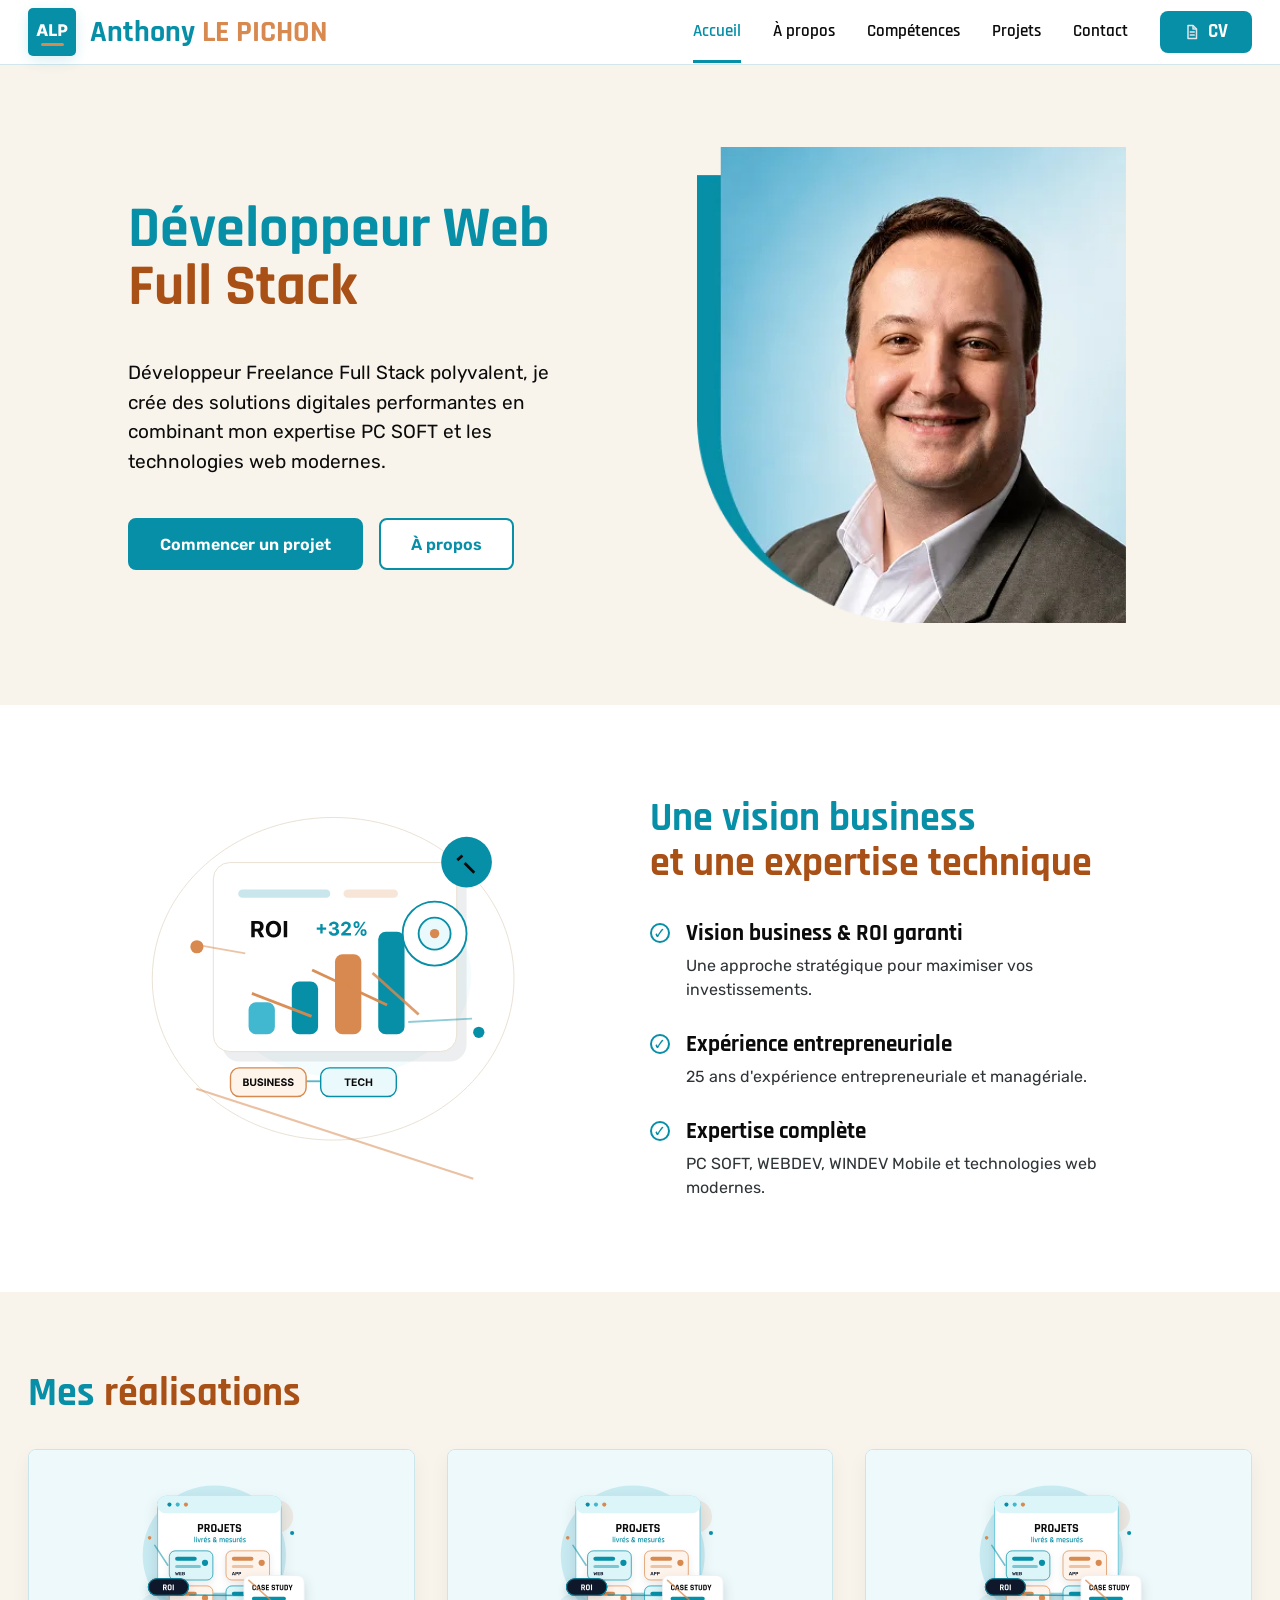
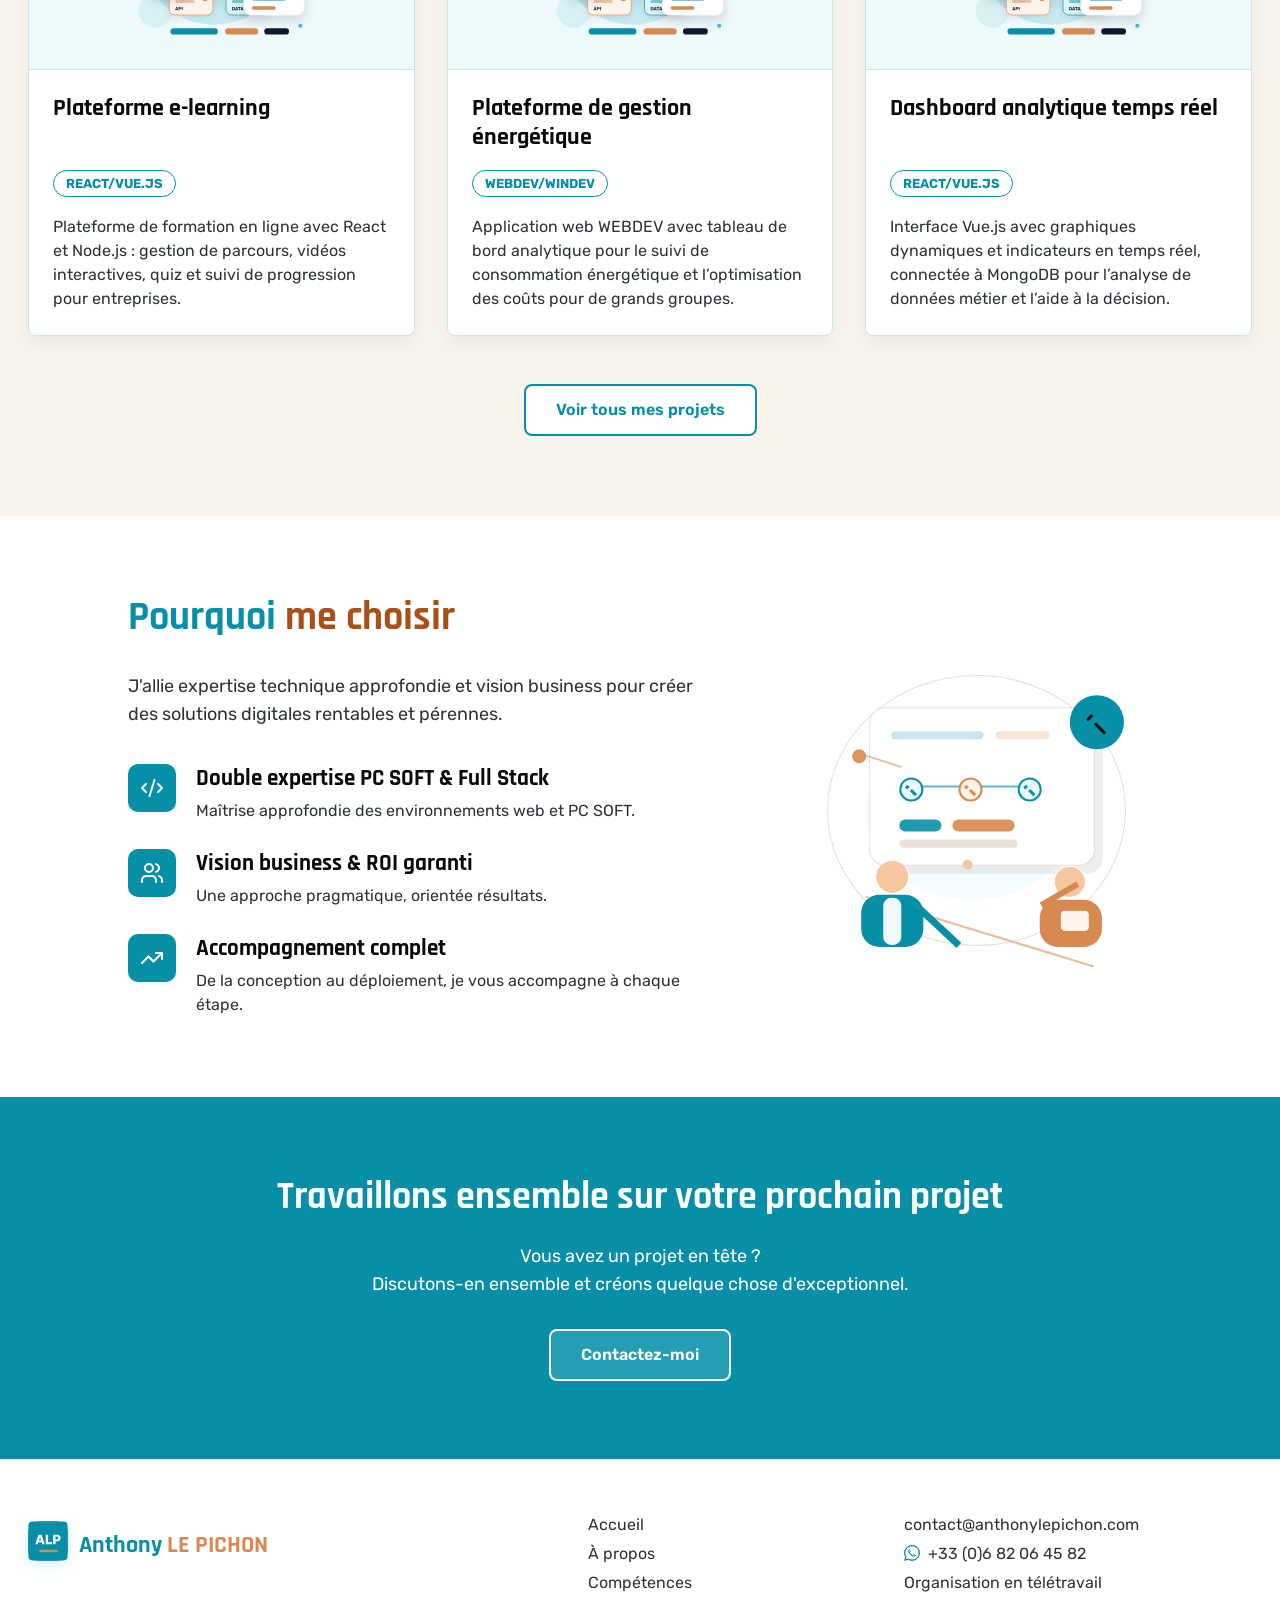
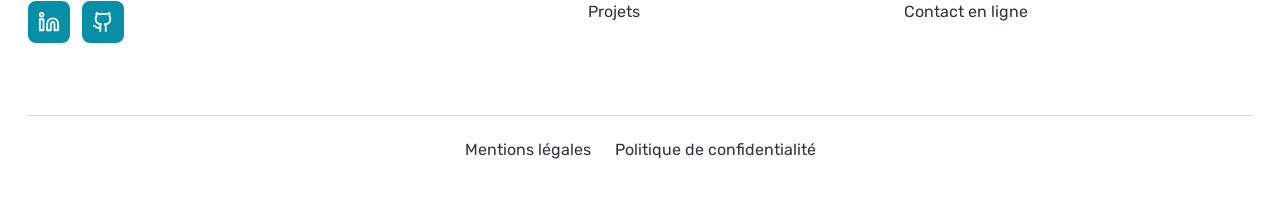
==== index.html @ 4d0a665c "Optimiser les performances et l’accessibilité du portfolio" ====
<!DOCTYPE html>
<html lang="fr">
<head>
    <meta charset="UTF-8">
    <meta name="viewport" content="width=device-width, initial-scale=1.0">
    <link rel="icon" href="assets/images/favicon/favicon.ico" sizes="any">
    <link rel="icon" type="image/png" sizes="32x32" href="assets/images/favicon/favicon-32x32.png">
    <link rel="icon" type="image/png" sizes="16x16" href="assets/images/favicon/favicon-16x16.png">
    <link rel="apple-touch-icon" sizes="180x180" href="assets/images/favicon/apple-touch-icon.png">
    <link rel="canonical" href="https://anthonylepichon.com/">
    <link rel="stylesheet" href="css/style.css">
    <meta name="description" content="Découvrez le portfolio d'Anthony Le Pichon, développeur web full stack freelance spécialisé dans les solutions web modernes et les technologies PC SOFT.">
    <!-- Ces métadonnées créent un aperçu clair lorsque le lien est partagé. -->
    <meta property="og:type" content="website">
    <meta property="og:locale" content="fr_FR">
    <meta property="og:site_name" content="Anthony Le Pichon">
    <meta property="og:title" content="Anthony Le Pichon | Développeur web full stack">
    <meta property="og:description" content="Portfolio d'Anthony Le Pichon, développeur web full stack freelance spécialisé dans les solutions web modernes et les technologies PC SOFT.">
    <meta property="og:url" content="https://anthonylepichon.com/">
    <meta property="og:image" content="https://anthonylepichon.com/assets/images/profile/portrait-anthony-le-pichon.png">
    <title>Anthony Le Pichon | Développeur web full stack</title>
</head>

<body>
    <!-- Ce lien apparaît au clavier et permet d'éviter toute la navigation principale. -->
    <a class="skip-link" href="#main-content">Aller au contenu principal</a>

    <!--
        Le header est écrit dans chaque page pour rester présent même sans JavaScript.
        Ses styles et le comportement du menu mobile restent dans des fichiers communs.
    -->
    <header class="site-header">
        <div class="site-header__inner">
            <a
                class="site-header__brand"
                href="index.html"
                aria-label="Accueil du portfolio d'Anthony Le Pichon"
            >
                <img
                    class="site-header__logo"
                    src="assets/images/logos/logo.svg"
                    alt=""
                >
                <span>Anthony <span class="site-header__surname">LE PICHON</span></span>
            </a>

            <!-- Ce bouton est visible uniquement sur tablette et mobile. -->
            <button
                class="site-header__menu-button"
                type="button"
                aria-label="Ouvrir le menu"
                aria-controls="site-navigation"
                aria-expanded="false"
            >
                <span class="site-header__menu-line"></span>
                <span class="site-header__menu-line"></span>
                <span class="site-header__menu-line"></span>
            </button>

            <nav id="site-navigation" class="site-navigation" aria-label="Navigation principale">
                <ul class="site-navigation__list">
                    <li><a class="site-navigation__link" href="index.html" aria-current="page">Accueil</a></li>
                    <li><a class="site-navigation__link" href="pages/a-propos.html">À propos</a></li>
                    <li><a class="site-navigation__link" href="pages/competences.html">Compétences</a></li>
                    <li><a class="site-navigation__link" href="pages/projets.html">Projets</a></li>
                    <li><a class="site-navigation__link" href="pages/contact.html">Contact</a></li>
                    <li>
                        <a
                            class="site-navigation__cv"
                            href="assets/documents/CV/CV-anthony-le-pichon.pdf"
                            target="_blank"
                            rel="noopener noreferrer"
                            aria-label="Consulter le CV d'Anthony Le Pichon au format PDF, nouvel onglet"
                        >
                            <img src="assets/images/icons/document.svg" alt="">
                            <span>CV</span>
                        </a>
                    </li>
                </ul>
            </nav>
        </div>
    </header>
    <!-- Fin du header. -->

    <!-- Début du contenu principal : présentation, vision, réalisations et appel à l'action. -->
    <main id="main-content" tabindex="-1">
        <!-- Section Accueil : présente le métier, la proposition de valeur et les actions principales. -->
        <section id="accueil" class="home-hero" aria-labelledby="home-title">
            <div class="home-container home-hero__inner">
                <div class="home-hero__content">
                    <h1 id="home-title" class="home-hero__title">
                        <span>Développeur Web</span>
                        <span class="text-accent">Full Stack</span>
                    </h1>

                    <p class="home-hero__description">
                        Développeur Freelance Full Stack polyvalent, je crée des solutions digitales
                        performantes en combinant mon expertise PC SOFT et les technologies web modernes.
                    </p>

                    <div class="home-hero__actions">
                        <a class="button button--primary" href="pages/contact.html">Commencer un projet</a>
                        <a class="button button--secondary" href="pages/a-propos.html">À propos</a>
                    </div>
                </div>

                <div class="home-hero__portrait">
                    <img
                        class="home-hero__portrait-image"
                        src="assets/images/profile/portrait-anthony-le-pichon.webp"
                        alt="Portrait d'Anthony Le Pichon"
                        fetchpriority="high"
                    >
                </div>
            </div>
        </section>
        <!-- Fin de la section Accueil. -->

        <!-- Section Vision : explique l'approche business et l'expertise technique proposée. -->
        <section class="home-section home-vision" aria-labelledby="vision-title">
            <div class="home-container home-vision__inner">
                <div class="home-vision__illustration">
                    <img
                        class="home-vision__image"
                        src="assets/images/illustrations/vision.svg"
                        alt=""
                    >
                </div>

                <div class="home-vision__content">
                    <h2 id="vision-title" class="section-title">
                        <span>Une vision business</span>
                        <span class="text-accent">et une expertise technique</span>
                    </h2>

                    <ul class="benefit-list">
                        <li class="benefit-list__item">
                            <img class="benefit-list__check" src="assets/images/icons/check.svg" alt="">
                            <div>
                                <h3>Vision business &amp; ROI garanti</h3>
                                <p>Une approche stratégique pour maximiser vos investissements.</p>
                            </div>
                        </li>
                        <li class="benefit-list__item">
                            <img class="benefit-list__check" src="assets/images/icons/check.svg" alt="">
                            <div>
                                <h3>Expérience entrepreneuriale</h3>
                                <p>25 ans d'expérience entrepreneuriale et managériale.</p>
                            </div>
                        </li>
                        <li class="benefit-list__item">
                            <img class="benefit-list__check" src="assets/images/icons/check.svg" alt="">
                            <div>
                                <h3>Expertise complète</h3>
                                <p>PC SOFT, WEBDEV, WINDEV Mobile et technologies web modernes.</p>
                            </div>
                        </li>
                    </ul>
                </div>
            </div>
        </section>
        <!-- Fin de la section Vision. -->

        <!-- Section Réalisations : présente une sélection de projets avant la page détaillée. -->
        <section id="projets" class="home-section home-projects" aria-labelledby="projects-title">
            <div class="home-container">
                <h2 id="projects-title" class="section-title section-title--inline">
                    <span>Mes</span> <span class="text-accent">réalisations</span>
                </h2>

                <!-- Les trois projets avec "featured": true sont créés depuis data/projects.json. -->
                <p id="home-projects-status" class="visually-hidden" role="status" aria-live="polite">
                    Chargement des réalisations…
                </p>
                <div id="home-projects-list" class="project-grid"></div>

                <noscript>
                    <p class="project-grid__status">
                        JavaScript doit être activé pour afficher les réalisations.
                    </p>
                </noscript>

                <div class="home-projects__action">
                    <a class="button button--secondary" href="pages/projets.html">Voir tous mes projets</a>
                </div>
            </div>
        </section>
        <!-- Fin de la section Réalisations. -->

        <!-- Section Pourquoi me choisir : met en avant les bénéfices de l'accompagnement. -->
        <section class="home-section home-choice" aria-labelledby="choice-title">
            <div class="home-container home-choice__inner">
                <div class="home-choice__content">
                    <h2 id="choice-title" class="section-title section-title--inline">
                        <span>Pourquoi</span> <span class="text-accent">me choisir</span>
                    </h2>

                    <p class="home-choice__introduction">
                        J'allie expertise technique approfondie et vision business pour créer des
                        solutions digitales rentables et pérennes.
                    </p>

                    <ul class="choice-list">
                        <li class="choice-list__item">
                            <img class="choice-list__icon" src="assets/images/icons/code.svg" alt="">
                            <div>
                                <h3>Double expertise PC SOFT &amp; Full Stack</h3>
                                <p>Maîtrise approfondie des environnements web et PC SOFT.</p>
                            </div>
                        </li>
                        <li class="choice-list__item">
                            <img class="choice-list__icon" src="assets/images/icons/group.svg" alt="">
                            <div>
                                <h3>Vision business &amp; ROI garanti</h3>
                                <p>Une approche pragmatique, orientée résultats.</p>
                            </div>
                        </li>
                        <li class="choice-list__item">
                            <img class="choice-list__icon" src="assets/images/icons/arrow.svg" alt="">
                            <div>
                                <h3>Accompagnement complet</h3>
                                <p>De la conception au déploiement, je vous accompagne à chaque étape.</p>
                            </div>
                        </li>
                    </ul>
                </div>

                <div class="home-choice__illustration">
                    <img
                        class="home-choice__image"
                        src="assets/images/illustrations/accompagnement.svg"
                        alt=""
                    >
                </div>
            </div>
        </section>
        <!-- Fin de la section Pourquoi me choisir. -->

        <!-- Section Contact : invite le visiteur à démarrer une discussion sur son projet. -->
        <section class="home-contact" aria-labelledby="contact-title">
            <div class="home-container home-contact__inner">
                <h2 id="contact-title">Travaillons ensemble sur votre prochain projet</h2>
                <p>
                    Vous avez un projet en tête ?<br>
                    Discutons-en ensemble et créons quelque chose d'exceptionnel.
                </p>
                <a class="button button--light" href="pages/contact.html">Contactez-moi</a>
            </div>
        </section>
        <!-- Fin de la section Contact. -->
    </main>
    <!-- Fin du contenu principal. -->

    <!-- Début du footer : liens utiles, réseaux professionnels et coordonnées. -->
    <footer class="site-footer">
        <div class="home-container site-footer__inner">
            <div class="site-footer__identity">
                <a
                    class="site-footer__brand"
                    href="index.html"
                    aria-label="Accueil du portfolio d'Anthony Le Pichon"
                >
                    <img class="site-footer__logo" src="assets/images/logos/logo.svg" alt="">
                    <span>Anthony <span class="site-footer__surname">LE PICHON</span></span>
                </a>

                <ul class="site-footer__socials" aria-label="Réseaux professionnels">
                    <li>
                        <a
                            href="https://www.linkedin.com/in/anthonylepichon/"
                            target="_blank"
                            rel="noopener noreferrer"
                            aria-label="Profil LinkedIn d'Anthony Le Pichon, nouvel onglet"
                        >
                            <img src="assets/images/icons/linkedin.svg" alt="">
                        </a>
                    </li>
                    <li>
                        <a
                            href="https://github.com/anthonylepichon"
                            target="_blank"
                            rel="noopener noreferrer"
                            aria-label="Profil GitHub d'Anthony Le Pichon, nouvel onglet"
                        >
                            <img src="assets/images/icons/github.svg" alt="">
                        </a>
                    </li>
                </ul>
            </div>

            <nav class="site-footer__navigation" aria-label="Navigation secondaire">
                <ul>
                    <li><a href="index.html" aria-current="page">Accueil</a></li>
                    <li><a href="pages/a-propos.html">À propos</a></li>
                    <li><a href="pages/competences.html">Compétences</a></li>
                    <li><a href="pages/projets.html">Projets</a></li>
                </ul>
            </nav>

            <nav class="site-footer__legal" aria-label="Informations légales">
                <ul>
                    <li><a href="pages/mentions-legales.html">Mentions légales</a></li>
                    <li><a href="pages/politique-confidentialite.html">Politique de confidentialité</a></li>
                </ul>
            </nav>

            <address class="site-footer__contact">
                <a href="mailto:contact@anthonylepichon.com">contact@anthonylepichon.com</a>
                <a
                    class="site-footer__contact-link"
                    href="https://wa.me/33682064582"
                    aria-label="+33 (0)6 82 06 45 82 : contacter Anthony Le Pichon sur WhatsApp"
                >
                    <img src="assets/images/icons/whatsapp.svg" alt="">
                    <span>+33 (0)6 82 06 45 82</span>
                </a>
                <p>Organisation en télétravail</p>
                <a href="pages/contact.html">Contact en ligne</a>
            </address>
        </div>
    </footer>
    <!-- Fin du footer. -->

    <!-- Le script est placé à la fin pour que le HTML soit chargé avant son exécution. -->
    <script src="js/header.js"></script>
    <script src="js/home-projects.js"></script>
</body>
</html>
---- css/style.css ----
@font-face{font-family:"Inter";font-style:normal;font-weight:400;font-display:swap;src:url("../assets/fonts/inter/inter-latin.woff2") format("woff2")}@font-face{font-family:"Inter";font-style:normal;font-weight:500;font-display:swap;src:url("../assets/fonts/inter/inter-latin.woff2") format("woff2")}@font-face{font-family:"Inter";font-style:normal;font-weight:600;font-display:swap;src:url("../assets/fonts/inter/inter-latin.woff2") format("woff2")}@font-face{font-family:"Inter";font-style:normal;font-weight:700;font-display:swap;src:url("../assets/fonts/inter/inter-latin.woff2") format("woff2")}@font-face{font-family:"Rajdhani";font-style:normal;font-weight:400;font-display:swap;src:url("../assets/fonts/rajdhani/rajdhani-regular-400.woff2") format("woff2")}@font-face{font-family:"Rajdhani";font-style:normal;font-weight:500;font-display:swap;src:url("../assets/fonts/rajdhani/rajdhani-medium-500.woff2") format("woff2")}@font-face{font-family:"Rajdhani";font-style:normal;font-weight:600;font-display:swap;src:url("../assets/fonts/rajdhani/rajdhani-semibold-600.woff2") format("woff2")}@font-face{font-family:"Rajdhani";font-style:normal;font-weight:700;font-display:swap;src:url("../assets/fonts/rajdhani/rajdhani-bold-700.woff2") format("woff2")}@font-face{font-family:"Rubik";font-style:normal;font-weight:400;font-display:swap;src:url("../assets/fonts/rubik/rubik-latin.woff2") format("woff2")}@font-face{font-family:"Rubik";font-style:normal;font-weight:500;font-display:swap;src:url("../assets/fonts/rubik/rubik-latin.woff2") format("woff2")}@font-face{font-family:"Rubik";font-style:normal;font-weight:600;font-display:swap;src:url("../assets/fonts/rubik/rubik-latin.woff2") format("woff2")}@font-face{font-family:"Rubik";font-style:normal;font-weight:700;font-display:swap;src:url("../assets/fonts/rubik/rubik-latin.woff2") format("woff2")}*,*::before,*::after{box-sizing:border-box}html{scroll-behavior:smooth}@media(prefers-reduced-motion: reduce){html{scroll-behavior:auto}}body{margin:0;color:#2f3437;font-family:"Rubik",Arial,sans-serif}.visually-hidden{position:absolute;width:1px;height:1px;padding:0;margin:-1px;overflow:hidden;clip:rect(0, 0, 0, 0);white-space:nowrap;border:0}.skip-link{position:absolute;top:8px;left:24px;z-index:100;padding:12px 16px;color:#fff;font-weight:600;text-decoration:none;background-color:#0b0b0b;border-radius:4px;transform:translateY(-150%)}.skip-link:focus{transform:translateY(0);outline:3px solid #0b0b0b;outline-offset:3px}.site-header{position:sticky;top:0;z-index:20;background-color:#fff;border-bottom:1px solid #d1e7ec}.site-header__inner{display:flex;align-items:center;width:calc(100% - 48px);max-width:1224px;min-height:64px;margin:0 auto}.site-header__brand{display:flex;align-items:center;height:64px;color:#078fa7;font-family:"Rajdhani",Arial,sans-serif;font-size:30px;font-weight:700;line-height:45px;letter-spacing:0;text-decoration:none;white-space:nowrap}.site-header__logo{display:block;width:76px;height:74px;margin-left:-14px;transform:translateY(5px)}.site-header__surname{color:#d8894f}.site-header__menu-button{display:none;width:40px;height:40px;padding:10px;margin-left:auto;background-color:rgba(0,0,0,0);border:0;cursor:pointer}.site-header__menu-line{display:block;width:20px;height:3px;margin:3px 0;background-color:#078fa7;border-radius:2px;transition:transform .2s ease,opacity .2s ease}.site-header__menu-button.is-open .site-header__menu-line:first-of-type{transform:translateY(6px) rotate(45deg)}.site-header__menu-button.is-open .site-header__menu-line:nth-of-type(2){opacity:0}.site-header__menu-button.is-open .site-header__menu-line:last-of-type{transform:translateY(-6px) rotate(-45deg)}.site-navigation{margin-left:auto}.site-navigation__list{display:flex;align-items:center;gap:32px;padding:0;margin:0;list-style:none}.site-navigation__link{display:block;padding:19px 0 17px;color:#0b0b0b;font-family:"Rajdhani",Arial,sans-serif;font-size:17px;font-weight:600;line-height:1.4;text-decoration:none;border-bottom:3px solid rgba(0,0,0,0)}.site-navigation__link:hover,.site-navigation__link:focus-visible,.site-navigation__link[aria-current=page]{color:#078fa7;border-bottom-color:#078fa7}.site-navigation__cv{display:inline-flex;align-items:center;justify-content:center;gap:8px;min-width:92px;min-height:42px;padding:8px 18px;color:#fff;font-family:"Rajdhani",Arial,sans-serif;font-size:19px;font-weight:700;line-height:1.2;text-decoration:none;background-color:#078fa7;border-radius:8px}.site-navigation__cv img{display:block;width:16px;height:16px}.site-navigation__cv:hover,.site-navigation__cv:focus-visible{background-color:#0b0b0b}.site-header__brand:focus-visible,.site-header__menu-button:focus-visible,.site-navigation__link:focus-visible,.site-navigation__cv:focus-visible{outline:3px solid #078fa7;outline-offset:3px}@media screen and (max-width: 1023px){.site-header__inner{width:100%;min-height:72px;padding:0 40px}.site-header__brand{font-size:20px;line-height:30px}.site-header__logo{width:54px;height:53px;margin-left:-10px;transform:translateY(4px)}.site-header__menu-button{display:block}.site-navigation{position:absolute;top:100%;right:0;left:0;display:none;margin-left:0;background-color:#fff;border-top:1px solid #d1e7ec;border-bottom:1px solid #d1e7ec;box-shadow:0 8px 18px rgba(11,11,11,.08)}.site-navigation.is-open{display:block}.site-navigation__list{display:block;padding:12px 40px 20px}.site-navigation__link{padding:12px 0;font-size:18px;border-bottom:0}.site-navigation__link:hover,.site-navigation__link:focus-visible,.site-navigation__link[aria-current=page]{border-bottom-color:rgba(0,0,0,0)}.site-navigation__cv{width:100%;margin-top:12px}}@media screen and (max-width: 480px){.site-header__inner{min-height:64px;padding:0 24px}.site-header__brand{font-size:18px;line-height:27px}.site-navigation__list{padding-right:24px;padding-left:24px}}@media(prefers-reduced-motion: reduce){.site-header__menu-line{transition:none}}.home-container{width:calc(100% - 48px);max-width:1224px;margin:0 auto}.text-accent{color:#a95016}.section-title{margin:0 0 32px;color:#078fa7;font-family:"Rajdhani",Arial,sans-serif;font-size:40px;font-weight:700;line-height:1.12}.section-title span{display:block}.section-title--inline span{display:inline}.home-section{padding:80px 0}.button{display:inline-flex;align-items:center;justify-content:center;min-height:52px;padding:12px 30px;color:#078fa7;font-weight:600;text-align:center;text-decoration:none;border:2px solid #078fa7;border-radius:8px}.button--primary{color:#fff;background-color:#078fa7}.button--secondary{background-color:#fff}.button--light{color:#fff;background-color:rgba(255,255,255,.12);border-color:#fff}.button:hover,.button:focus-visible{color:#fff;background-color:#0b0b0b;border-color:#0b0b0b}.button:focus-visible{outline:3px solid #0b0b0b;outline-offset:3px}.home-hero{padding:82px 0;background-color:#f8f3eb}.home-hero__inner{display:grid;grid-template-columns:minmax(0, 1fr) 480px;gap:96px;align-items:center;max-width:1024px}.home-hero__title{margin:0 0 42px;color:#078fa7;font-family:"Rajdhani",Arial,sans-serif;font-size:58px;font-weight:700;line-height:1}.home-hero__title span{display:block}.home-hero__description{max-width:590px;margin:0 0 42px;color:#0b0b0b;font-size:19px;line-height:1.55}.home-hero__actions{display:flex;flex-wrap:wrap;gap:16px}.home-hero__portrait{display:flex;justify-content:center}.home-hero__portrait-image{display:block;width:430px;max-width:100%;aspect-ratio:398/441}.home-vision__inner{display:grid;grid-template-columns:430px minmax(0, 1fr);gap:92px;align-items:center;max-width:1024px}.home-vision__illustration{display:flex;justify-content:center}.home-vision__image{display:block;width:420px;max-width:100%}.benefit-list,.choice-list{padding:0;margin:0;list-style:none}.benefit-list{display:grid;gap:28px}.benefit-list__item{display:grid;grid-template-columns:22px minmax(0, 1fr);gap:14px;align-items:start}.benefit-list__check{display:block;width:20px;height:20px;padding:3px;margin-top:4px;border:2px solid #078fa7;border-radius:50%}.benefit-list h3,.choice-list h3,.project-card h3{margin:0;color:#0b0b0b;font-family:"Rajdhani",Arial,sans-serif;font-weight:700}.benefit-list h3{font-size:23px}.benefit-list p,.choice-list p{margin:6px 0 0;line-height:1.5}.home-projects{background-color:#f8f3eb}.project-grid{display:grid;grid-template-columns:repeat(3, minmax(0, 1fr));gap:32px}.project-grid__status{grid-column:1/-1;margin:0;text-align:center}.project-card{overflow:hidden;background-color:#fff;border:1px solid #cbe5ea;border-radius:8px;box-shadow:0 8px 20px rgba(11,11,11,.05)}.project-card__image{display:block;width:100%;height:220px;padding:18px;object-fit:contain;background-color:#eef9fb;border-bottom:1px solid #cbe5ea}.project-card__content{padding:24px}.project-card h3{min-height:58px;font-size:24px;line-height:1.2}.project-card__category{display:inline-block;padding:5px 12px;margin:18px 0;color:#078fa7;font-size:13px;font-weight:700;text-transform:uppercase;border:1px solid #078fa7;border-radius:20px}.project-card__description{margin:0;line-height:1.5}.home-projects__action{margin-top:48px;text-align:center}.home-choice__inner{display:grid;grid-template-columns:minmax(0, 1fr) 360px;gap:80px;align-items:center;max-width:1024px}.home-choice__introduction{max-width:700px;margin:0 0 36px;font-size:18px;line-height:1.55}.choice-list{display:grid;gap:26px}.choice-list__item{display:grid;grid-template-columns:50px minmax(0, 1fr);gap:18px;align-items:start}.choice-list__icon{display:block;width:48px;height:48px;padding:12px;background-color:#078fa7;border-radius:10px}.choice-list h3{font-size:23px}.home-choice__illustration{display:flex;justify-content:center}.home-choice__image{display:block;width:330px;max-width:100%}.home-contact{padding:78px 0;color:#fff;text-align:center;background-color:#078fa7}.home-contact__inner{max-width:850px}.home-contact h2{margin:0 0 22px;font-family:"Rajdhani",Arial,sans-serif;font-size:38px;line-height:1.2}.home-contact p{margin:0 0 30px;font-size:18px;line-height:1.55}.site-footer{padding:56px 0;background-color:#fff}.site-footer__inner{display:grid;grid-template-columns:1.4fr .7fr 1fr;gap:72px;align-items:start}.site-footer__brand{display:inline-flex;align-items:center;color:#078fa7;font-family:"Rajdhani",Arial,sans-serif;font-size:24px;font-weight:700;line-height:32px;letter-spacing:0;text-decoration:none}.site-footer__logo{display:block;width:62px;margin-left:-11px}.site-footer__surname{color:#d8894f}.site-footer__socials,.site-footer__navigation ul,.site-footer__legal ul{padding:0;margin:0;list-style:none}.site-footer__socials{display:flex;gap:12px;margin-top:22px}.site-footer__socials a{display:flex;align-items:center;justify-content:center;width:42px;height:42px;background-color:#078fa7;border-radius:8px}.site-footer__socials img{display:block;width:22px;height:22px}.site-footer__navigation li+li{margin-top:10px}.site-footer__legal{grid-column:1/-1}.site-footer__legal ul{display:flex;flex-wrap:wrap;justify-content:center;gap:10px 24px;padding-top:24px;border-top:1px solid #cfd8dc}.site-footer__navigation a,.site-footer__contact a,.site-footer__legal a{color:#2f3437;text-decoration:none}.site-footer__navigation a:hover,.site-footer__navigation a:focus-visible,.site-footer__contact a:hover,.site-footer__contact a:focus-visible,.site-footer__legal a:hover,.site-footer__legal a:focus-visible{color:#078fa7;text-decoration:underline}.site-footer__contact{display:grid;grid-column:3;grid-row:1;gap:10px;font-style:normal}.site-footer__contact-link{display:flex;align-items:center;gap:8px}.site-footer__contact-link img{display:block;width:16px;height:16px;flex-shrink:0}.site-footer__contact p{margin:0}.site-footer a:focus-visible{outline:3px solid #078fa7;outline-offset:3px}@media screen and (max-width: 1023px){.home-container{width:calc(100% - 80px)}.home-section{padding:68px 0}.home-hero{padding:72px 0}.home-hero__inner{grid-template-columns:minmax(0, 1fr) 288px;gap:48px}.home-hero__title{margin-bottom:24px;font-size:42px}.home-hero__description{margin-bottom:24px;font-size:16px}.home-hero__portrait-image{width:288px}.section-title{font-size:30px}.home-vision__inner{grid-template-columns:250px minmax(0, 1fr);gap:54px}.home-vision__image{width:250px}.benefit-list h3,.choice-list h3{font-size:20px}.project-grid{grid-template-columns:repeat(2, minmax(0, 1fr));gap:28px}.home-choice__inner{grid-template-columns:minmax(0, 1fr) 260px;gap:50px}.choice-list__item{display:block}.choice-list__icon{display:none}.site-footer__inner{grid-template-columns:1.2fr .7fr 1.2fr;gap:40px}.site-footer__brand{font-size:20px;line-height:27px}}@media screen and (max-width: 600px){.home-container{width:calc(100% - 48px)}.home-section{padding:58px 0}.home-hero{padding:46px 0 40px}.home-hero__inner,.home-vision__inner,.home-choice__inner{grid-template-columns:1fr}.home-hero__inner{gap:46px}.home-hero__title{margin-bottom:24px;font-size:36px}.home-hero__description{font-size:16px}.home-hero__actions{flex-wrap:nowrap}.button{min-height:48px;padding:10px 22px}.home-hero__portrait-image{width:260px}.section-title{margin-bottom:28px;font-size:31px}.home-vision__inner{gap:44px}.home-vision__image{width:250px}.benefit-list{gap:26px}.benefit-list h3,.choice-list h3{font-size:20px}.project-grid{grid-template-columns:1fr;gap:28px}.project-card__image{height:210px}.project-card h3{min-height:0;font-size:22px}.home-choice__inner{gap:48px}.home-choice__introduction{font-size:16px}.home-choice__image{width:270px}.home-contact{padding:58px 0}.home-contact h2{font-size:29px}.home-contact p{font-size:16px}.site-footer{padding:42px 0}.site-footer__inner{grid-template-columns:minmax(0, 1fr) minmax(0, 1.4fr);gap:36px 24px}.site-footer__identity{grid-column:1/-1}.site-footer__contact{grid-column:2;grid-row:2}.site-footer__legal ul{display:grid;gap:10px;justify-items:center}.site-footer__brand{font-size:18px;line-height:24px}.site-footer__contact a{overflow-wrap:anywhere}}.about-container{width:calc(100% - 48px);max-width:1024px;margin:0 auto}.about-hero{padding:78px 0;background-color:#f8f3eb}.about-hero__inner{display:grid;grid-template-columns:minmax(0, 1fr) 420px;gap:92px;align-items:center}.about-hero__title{margin:0 0 32px;color:#078fa7;font-family:"Rajdhani",Arial,sans-serif;font-size:50px;font-weight:700;line-height:1.05}.about-hero__title span{display:block}.about-hero__title-accent{color:#d8894f;font-size:58px}.about-hero__description{max-width:530px;margin:0 0 34px;color:#0b0b0b;font-size:18px;line-height:1.55}.about-hero__cv{gap:10px}.about-hero__cv img{display:block;width:20px;height:20px}.about-hero__illustration{display:flex;justify-content:center}.about-hero__image{display:block;width:410px;max-width:100%}.about-timeline{padding:64px 0 96px}.timeline-filters{display:flex;flex-wrap:wrap;gap:14px;margin-bottom:52px}.timeline-filters__button{min-height:42px;padding:9px 22px;color:#078fa7;font:inherit;font-weight:600;cursor:pointer;background-color:#fff;border:2px solid #078fa7;border-radius:6px}.timeline-filters__button:hover,.timeline-filters__button.is-active{color:#fff;background-color:#078fa7}.timeline-filters__button:focus-visible{outline:3px solid #0b0b0b;outline-offset:3px}.timeline-status{margin:0 0 28px;color:#0b0b0b;text-align:center}.timeline-list{position:relative;padding:0;margin:0;list-style:none}.timeline-list::before{position:absolute;top:0;bottom:0;left:50%;width:3px;content:"";background-color:#078fa7;transform:translateX(-50%)}.timeline-entry{position:relative;display:grid;grid-template-columns:minmax(0, 1fr) 116px minmax(0, 1fr);align-items:center;min-height:236px}.timeline-entry[hidden]{display:none}.timeline-entry::before{position:absolute;z-index:2;top:50%;left:50%;width:16px;height:16px;content:"";background-color:#fff;border:4px solid #078fa7;border-radius:50%;transform:translate(-50%, -50%)}.timeline-entry__date{z-index:3;grid-column:2;justify-self:center;min-width:94px;padding:8px 12px;color:#fff;font-size:14px;font-weight:700;text-align:center;border-radius:20px}.timeline-entry--training .timeline-entry__date{background-color:#078fa7}.timeline-entry--experience .timeline-entry__date{background-color:#d8894f}.timeline-card{padding:25px 28px;border:1px solid;border-radius:8px;box-shadow:0 7px 18px rgba(11,11,11,.06)}.timeline-entry--left .timeline-card{grid-column:1;grid-row:1}.timeline-entry--right .timeline-card{grid-column:3;grid-row:1}.timeline-entry--training .timeline-card{background-color:#eef9fb;border-color:#b9e1e8}.timeline-entry--experience .timeline-card{background-color:#fff5eb;border-color:#f1d0b5}.timeline-card h3{margin:0 0 8px;color:#0b0b0b;font-family:"Rajdhani",Arial,sans-serif;font-size:23px;line-height:1.2}.timeline-card p{margin:0;line-height:1.5}.timeline-card__organization{margin-bottom:14px !important;color:#078fa7;font-weight:600}.timeline-entry--experience .timeline-card__organization{color:#d8894f}@media screen and (max-width: 1023px){.about-container{width:calc(100% - 80px)}.about-hero{padding:66px 0}.about-hero__inner{grid-template-columns:minmax(0, 1fr) 280px;gap:48px}.about-hero__title{margin-bottom:24px;font-size:40px}.about-hero__title-accent{font-size:46px}.about-hero__description{margin-bottom:26px;font-size:16px}.about-hero__image{width:280px}.about-timeline{padding:58px 0 80px}.timeline-filters{display:none}.timeline-entry{grid-template-columns:minmax(0, 1fr) 84px minmax(0, 1fr);min-height:250px}.timeline-entry__date{min-width:80px;padding:7px 8px;font-size:12px}.timeline-card{padding:20px}.timeline-card h3{font-size:20px}.timeline-card p{font-size:14px}}@media screen and (max-width: 600px){.about-container{width:calc(100% - 48px)}.about-hero{padding:44px 0 38px}.about-hero__inner{grid-template-columns:1fr;gap:40px}.about-hero__title{font-size:36px}.about-hero__title-accent{font-size:41px}.about-hero__description{font-size:16px}.about-hero__cv{width:100%}.about-hero__image{width:255px}.about-timeline{padding:50px 0 66px}.timeline-list{padding-left:24px}.timeline-list::before{left:6px;transform:none}.timeline-entry{display:block;min-height:0;margin-bottom:28px}.timeline-entry::before{top:18px;left:-18px;transform:translate(-50%, -50%)}.timeline-entry__date{position:relative;display:inline-block;min-width:94px;margin:0 0 -12px 16px;font-size:13px}.timeline-card{padding:28px 18px 20px}.timeline-card h3{font-size:20px}.timeline-card p{font-size:14px}}.skills-container{width:calc(100% - 48px);max-width:1224px;margin:0 auto}.skills-hero{padding:78px 0;background-color:#f8f3eb}.skills-hero__inner{display:grid;grid-template-columns:minmax(0, 1fr) 420px;gap:92px;align-items:center;max-width:1024px}.skills-hero__title{margin:0 0 32px;color:#078fa7;font-family:"Rajdhani",Arial,sans-serif;font-size:50px;font-weight:700;line-height:1.05}.skills-hero__title span{display:block}.skills-hero__title-accent{color:#a95016;font-size:58px}.skills-hero__description{max-width:560px;margin:0;color:#0b0b0b;font-size:18px;line-height:1.55}.skills-hero__illustration{display:flex;justify-content:center}.skills-hero__image{display:block;width:400px;max-width:100%}.skills-status{width:calc(100% - 48px);max-width:900px;padding:56px 0;margin:0 auto;text-align:center}.skills-status:empty{display:none}.skills-category{padding:54px 0 58px;background-color:#fff}.skills-category:nth-child(even){background-color:#f8f3eb}.skills-category__title{margin:0 0 42px;color:#078fa7;font-family:"Rajdhani",Arial,sans-serif;font-size:34px;font-weight:700;line-height:1.2;text-align:center}.skills-category__title-accent{color:#a95016}.skills-grid{display:grid;grid-template-columns:repeat(4, minmax(0, 1fr));gap:26px 28px;padding:0;margin:0;list-style:none}.skill-card{position:relative;display:grid;grid-template-columns:58px minmax(0, 1fr) 54px;gap:14px;align-items:center;min-height:88px;padding:12px 14px;background-color:#fff;border:1px solid #d5e7eb;border-radius:8px;box-shadow:0 7px 16px rgba(11,11,11,.07)}.skill-card__highlight{position:absolute;top:-10px;left:-10px;display:flex;align-items:center;justify-content:center;width:24px;height:24px;color:#0b0b0b;font-size:17px;line-height:1;background-color:#f6c900;border:1px solid #d6aa00;border-radius:50%}.skill-card__icon-background{display:flex;align-items:center;justify-content:center;width:58px;height:58px;background-color:#eef5f7;border-radius:8px}.skill-card__icon{display:block;width:40px;height:40px;object-fit:contain}.skill-card__name{margin:0;color:#0b0b0b;font-family:"Rajdhani",Arial,sans-serif;font-size:17px;font-weight:700;line-height:1.2;text-transform:uppercase}.skill-card__level{position:relative;display:flex;align-items:center;justify-content:center;width:52px;height:52px;color:#075f70;font-size:12px;font-weight:700;background:conic-gradient(#16b995 0deg, #e8f4f7 0deg);border-radius:50%}.skill-card__level::before{position:absolute;width:42px;height:42px;content:"";background-color:#fff;border-radius:50%}.skill-card__level-value{position:relative;z-index:1}.skill-card__level--0{background:conic-gradient(#e8f4f7 0deg 360deg)}.skill-card__level--50{background:conic-gradient(#16b995 0deg 180deg, #e8f4f7 180deg 360deg)}.skill-card__level--55{background:conic-gradient(#16b995 0deg 198deg, #e8f4f7 198deg 360deg)}.skill-card__level--65{background:conic-gradient(#16b995 0deg 234deg, #e8f4f7 234deg 360deg)}.skill-card__level--70{background:conic-gradient(#9b51e0 0deg 252deg, #e8f4f7 252deg 360deg)}.skill-card__level--75{background:conic-gradient(#9b51e0 0deg 270deg, #e8f4f7 270deg 360deg)}.skill-card__level--80{background:conic-gradient(#9b51e0 0deg 288deg, #e8f4f7 288deg 360deg)}.skill-card__level--unknown{color:#2f3437;background:conic-gradient(#e8f4f7 0deg 360deg)}@media screen and (max-width: 1023px){.skills-container{width:calc(100% - 80px)}.skills-hero{padding:66px 0}.skills-hero__inner{grid-template-columns:minmax(0, 1fr) 280px;gap:48px}.skills-hero__title{margin-bottom:24px;font-size:40px}.skills-hero__title-accent{font-size:46px}.skills-hero__description{font-size:16px}.skills-hero__image{width:280px}.skills-category{padding:46px 0 50px}.skills-category__title{margin-bottom:34px;font-size:29px}.skills-grid{grid-template-columns:repeat(2, minmax(0, 1fr));gap:24px}}@media screen and (max-width: 600px){.skills-container{width:calc(100% - 48px)}.skills-hero{padding:44px 0 38px}.skills-hero__inner{grid-template-columns:1fr;gap:36px}.skills-hero__title{font-size:36px}.skills-hero__title-accent{font-size:41px}.skills-hero__description{font-size:16px}.skills-hero__image{width:245px}.skills-category{padding:38px 0 42px}.skills-category__title{margin-bottom:30px;font-size:24px}.skills-grid{grid-template-columns:1fr;gap:20px}.skill-card{grid-template-columns:54px minmax(0, 1fr) 50px;min-height:80px;padding:11px 12px}.skill-card__icon-background{width:54px;height:54px}.skill-card__icon{width:38px;height:38px}.skill-card__level{width:48px;height:48px;font-size:11px}.skill-card__level::before{width:38px;height:38px}}.contact-container{width:calc(100% - 48px);max-width:1224px;margin:0 auto}.contact-hero{padding:78px 0;background-color:#f8f3eb}.contact-hero__inner{display:grid;grid-template-columns:minmax(0, 1fr) 400px;gap:92px;align-items:center;max-width:1024px}.contact-hero__title{margin:0 0 32px;color:#078fa7;font-family:"Rajdhani",Arial,sans-serif;font-size:50px;font-weight:700;line-height:1.05}.contact-hero__title span{display:block}.contact-hero__title-accent{color:#d8894f;font-size:58px}.contact-hero__description{max-width:590px;margin:0;color:#0b0b0b;font-size:18px;line-height:1.55}.contact-hero__illustration{display:flex;justify-content:center}.contact-hero__image{display:block;width:370px;max-width:100%}.contact-content{padding:86px 0 96px}.contact-content__layout{display:grid;grid-template-columns:minmax(0, 2.15fr) minmax(280px, 1fr);gap:54px;align-items:start}.contact-form,.contact-card{background-color:#fff;border:1px solid #cbe5ea;border-radius:8px;box-shadow:0 8px 18px rgba(11,11,11,.06)}.contact-form{padding:34px 32px 38px}.contact-form__title{margin:0 0 8px;color:#078fa7;font-family:"Rajdhani",Arial,sans-serif;font-size:38px;font-weight:700;line-height:1.15}.contact-form__title span{color:#d8894f}.contact-form__required{margin:0 0 26px;color:#2f3437;font-size:13px}.contact-form__fields{display:grid;grid-template-columns:repeat(2, minmax(0, 1fr));gap:22px 24px}.contact-field{display:flex;flex-direction:column;gap:8px}.contact-field--full{grid-column:1/-1}.contact-field label{color:#0b0b0b;font-weight:600}.contact-field__optional{display:block;margin-top:5px;color:#2f3437;font-size:13px;font-weight:400}.contact-field input,.contact-field select,.contact-field textarea{width:100%;color:#0b0b0b;font:inherit;background-color:#fff;border:1px solid #cbe5ea;border-radius:7px}.contact-field input,.contact-field select{min-height:52px;padding:11px 14px}.contact-field select{cursor:pointer}.contact-field textarea{min-height:178px;padding:15px 14px;resize:vertical}.contact-field input::placeholder,.contact-field textarea::placeholder{color:#777f83;opacity:1}.contact-field input:focus-visible,.contact-field select:focus-visible,.contact-field textarea:focus-visible{outline:3px solid #078fa7;outline-offset:2px;border-color:#078fa7}.contact-form__privacy{margin:-6px 0 0;color:#2f3437;font-size:13px;line-height:1.45}.contact-form__privacy a{color:#078fa7}.contact-form__privacy a:focus-visible{outline:3px solid #078fa7;outline-offset:3px}.contact-form__submit{min-height:54px;padding:12px 24px;color:#fff;font:inherit;font-weight:700;cursor:pointer;background-color:#078fa7;border:2px solid #078fa7;border-radius:7px;box-shadow:0 6px 12px rgba(7,143,167,.18)}.contact-form__submit:hover,.contact-form__submit:focus-visible{color:#fff;background-color:#0b0b0b;border-color:#0b0b0b}.contact-form__submit:focus-visible{outline:3px solid #0b0b0b;outline-offset:3px}.contact-sidebar{display:grid;gap:24px}.contact-card{padding:30px 28px}.contact-card h2{margin:0 0 25px;color:#0b0b0b;font-family:"Rajdhani",Arial,sans-serif;font-size:25px;font-weight:700;line-height:1.15}.contact-information,.contact-benefits{padding:0;margin:0;list-style:none}.contact-information{display:grid;gap:20px}.contact-information li{display:grid;grid-template-columns:48px minmax(0, 1fr);gap:14px;align-items:center}.contact-information li>span:last-child{display:grid;gap:4px}.contact-information__icon{display:flex;align-items:center;justify-content:center;width:48px;height:48px;background-color:#078fa7;border-radius:8px}.contact-information__icon img{display:block;width:22px;height:22px}.contact-information strong{font-size:14px}.contact-information a{color:#2f3437;overflow-wrap:anywhere;text-decoration:none}.contact-information a:hover,.contact-information a:focus-visible{color:#078fa7;text-decoration:underline}.contact-card__link{display:flex;align-items:center;justify-content:center;min-height:48px;margin-top:26px;color:#078fa7;font-weight:700;text-decoration:none;border:2px solid #078fa7;border-radius:7px}.contact-card__link--primary{gap:8px;color:#fff;background-color:#078fa7}.contact-card__whatsapp-icon{display:block;width:18px;height:18px;filter:brightness(0) invert(1)}.contact-card__link:hover,.contact-card__link:focus-visible{color:#fff;background-color:#0b0b0b;border-color:#0b0b0b}.contact-card__link:focus-visible,.contact-information a:focus-visible{outline:3px solid #0b0b0b;outline-offset:3px}.contact-benefits{display:grid;gap:13px}.contact-benefits li{display:grid;grid-template-columns:18px minmax(0, 1fr);gap:8px;line-height:1.35}.contact-benefits li span{color:#078fa7;font-weight:700}.contact-location{padding:80px 0 96px;background-color:#f8f3eb}.contact-location__inner{text-align:center}.contact-location h2{margin:0 0 14px;color:#078fa7;font-family:"Rajdhani",Arial,sans-serif;font-size:38px;font-weight:700;line-height:1.1}.contact-location h2 span{color:#d8894f}.contact-location__profession{margin:0 0 48px;color:#0b0b0b;font-family:"Rajdhani",Arial,sans-serif;font-size:24px;font-weight:700}.contact-map{display:block;width:100%;height:480px;object-fit:cover;border:1px solid #cbe5ea;border-radius:8px;box-shadow:0 8px 20px rgba(11,11,11,.05)}@media screen and (max-width: 1023px){.contact-container{width:calc(100% - 80px)}.contact-hero{padding:62px 0}.contact-hero__inner{grid-template-columns:minmax(0, 1fr) 260px;gap:44px}.contact-hero__title{margin-bottom:24px;font-size:40px}.contact-hero__title-accent{font-size:46px}.contact-hero__description{font-size:16px}.contact-hero__image{width:260px}.contact-content{padding:50px 0 60px}.contact-content__layout{grid-template-columns:1fr;gap:32px}.contact-form{padding:28px 24px 34px}.contact-form__title{font-size:32px;text-align:center}.contact-form__submit{justify-self:center;min-width:190px}.contact-sidebar{grid-template-columns:repeat(2, minmax(0, 1fr));align-items:start}.contact-card{padding:24px 22px}.contact-information li{display:block}.contact-information__icon,.contact-card__link{display:none}.contact-card__link--primary{display:flex}.contact-location{padding:58px 0 68px}.contact-location h2{font-size:32px}.contact-location__profession{margin-bottom:34px;font-size:20px}.contact-map{height:265px}}@media screen and (max-width: 600px){.contact-container{width:calc(100% - 48px)}.contact-hero{padding:44px 0 40px}.contact-hero__inner{grid-template-columns:1fr;gap:34px}.contact-hero__title{margin-bottom:24px;font-size:35px}.contact-hero__title-accent{font-size:41px}.contact-hero__description{font-size:15px}.contact-hero__image{width:245px}.contact-content{padding:48px 0 58px}.contact-form{padding:24px 18px 28px}.contact-form__title{font-size:27px}.contact-form__fields{grid-template-columns:1fr;gap:20px}.contact-field--full{grid-column:auto}.contact-field input,.contact-field select{min-height:50px}.contact-field textarea{min-height:150px}.contact-form__submit{width:100%}.contact-sidebar{grid-template-columns:1fr;gap:28px}.contact-card{padding:24px 20px}.contact-card h2{font-size:23px}.contact-location{padding:50px 0 58px}.contact-location h2{font-size:28px}.contact-location__profession{margin-bottom:30px;font-size:17px}.contact-map{height:225px}}.projects-container{width:calc(100% - 48px);max-width:1224px;margin:0 auto}.projects-hero{padding:78px 0;background-color:#f8f3eb}.projects-hero__inner{display:grid;grid-template-columns:minmax(0, 1fr) 400px;gap:92px;align-items:center;max-width:1024px}.projects-hero__title{margin:0 0 32px;color:#078fa7;font-family:"Rajdhani",Arial,sans-serif;font-size:50px;font-weight:700;line-height:1.05}.projects-hero__title span{display:block}.projects-hero__title-accent{color:#d8894f;font-size:58px}.projects-hero__description{max-width:570px;margin:0;color:#0b0b0b;font-size:18px;line-height:1.55}.projects-hero__github{display:inline-flex;align-items:center;justify-content:center;gap:9px;min-height:46px;padding:10px 22px;margin-top:28px;color:#fff;font-size:16px;font-weight:600;text-decoration:none;background-color:#078fa7;border:2px solid #078fa7;border-radius:8px}.projects-hero__github-icon{display:block;width:20px;height:20px}.projects-hero__github:hover,.projects-hero__github:focus-visible{background-color:#0b0b0b;border-color:#0b0b0b}.projects-hero__github:focus-visible{outline:3px solid #078fa7;outline-offset:3px}.projects-hero__illustration{display:flex;justify-content:center}.projects-hero__image{display:block;width:370px;max-width:100%}.projects-listing{padding:58px 0 96px}.projects-filters{display:flex;flex-wrap:wrap;gap:12px;margin-bottom:50px}.projects-filters:empty{display:none}.projects-filters__button{min-height:44px;padding:9px 22px;color:#078fa7;font:inherit;font-weight:600;cursor:pointer;background-color:#fff;border:2px solid #078fa7;border-radius:8px}.projects-filters__button:hover,.projects-filters__button:focus-visible,.projects-filters__button.is-active{color:#fff;background-color:#078fa7}.projects-filters__button:focus-visible{outline:3px solid #0b0b0b;outline-offset:3px}.projects-status,.projects-noscript{margin:0 0 30px;text-align:center}.projects-grid{display:grid;grid-template-columns:repeat(3, minmax(0, 1fr));gap:34px 32px}.projects-card{overflow:hidden;background-color:#fff;border:1px solid #cbe5ea;border-radius:8px;box-shadow:0 8px 20px rgba(11,11,11,.06)}.projects-card[hidden]{display:none}.projects-card__visual{position:relative}.projects-card__image{display:block;width:100%;height:220px;padding:18px;object-fit:contain;background-color:#eef9fb;border-bottom:1px solid #cbe5ea}.projects-card__featured{position:absolute;top:14px;left:14px;z-index:1;margin:0}.projects-card__featured img{display:block;width:32px;height:32px}.projects-card__content{padding:24px}.projects-card__category{display:inline-block;padding:5px 12px;margin:0 0 16px;color:#075f70;font-size:12px;font-weight:700;border:1px solid #a9dce5;border-radius:20px}.projects-card h3{min-height:52px;margin:0 0 14px;color:#0b0b0b;font-family:"Rajdhani",Arial,sans-serif;font-size:23px;font-weight:700;line-height:1.15}.projects-card__description{margin:0;line-height:1.5}.projects-contact{padding:72px 0;color:#fff;text-align:center;background-color:#078fa7}.projects-contact__inner{max-width:900px}.projects-contact h2{margin:0 0 24px;font-family:"Rajdhani",Arial,sans-serif;font-size:38px;font-weight:700}.projects-contact p{margin:0 0 28px;font-size:17px;line-height:1.55}.projects-contact__link{display:inline-flex;align-items:center;justify-content:center;min-height:50px;padding:11px 28px;color:#fff;font-weight:600;text-decoration:none;background-color:rgba(255,255,255,.12);border:2px solid #fff;border-radius:8px}.projects-contact__link:hover,.projects-contact__link:focus-visible{color:#fff;background-color:#0b0b0b;border-color:#0b0b0b}.projects-contact__link:focus-visible{outline:3px solid #0b0b0b;outline-offset:3px}@media screen and (max-width: 1023px){.projects-container{width:calc(100% - 80px)}.projects-hero{padding:62px 0}.projects-hero__inner{grid-template-columns:minmax(0, 1fr) 260px;gap:44px}.projects-hero__title{margin-bottom:24px;font-size:40px}.projects-hero__title-accent{font-size:46px}.projects-hero__description{font-size:16px}.projects-hero__image{width:260px}.projects-listing{padding:50px 0 64px}.projects-filters{display:none}.projects-card[hidden]{display:block}.projects-grid{grid-template-columns:repeat(2, minmax(0, 1fr));gap:32px 24px}.projects-card__image{height:180px}.projects-card__content{padding:20px 18px 24px}.projects-card h3{min-height:48px;font-size:21px}.projects-contact{padding:56px 0}.projects-contact h2{font-size:31px}}@media screen and (max-width: 600px){.projects-container{width:calc(100% - 48px)}.projects-hero{padding:44px 0 40px}.projects-hero__inner{grid-template-columns:1fr;gap:34px}.projects-hero__title{margin-bottom:24px;font-size:35px}.projects-hero__title-accent{font-size:41px}.projects-hero__description{font-size:15px}.projects-hero__image{width:245px}.projects-listing{padding:48px 0 56px}.projects-grid{grid-template-columns:1fr;gap:28px}.projects-card__image{height:190px}.projects-card h3{min-height:0;font-size:21px}.projects-contact{padding:48px 0}.projects-contact h2{font-size:28px}.projects-contact p{font-size:15px}}.legal-page{padding:72px 0;background-color:#f7fbfc}.legal-container{width:min(100% - 48px,920px);margin:0 auto}.legal-page h1{margin:0 0 16px;color:#078fa7;font-family:"Rajdhani",Arial,sans-serif;font-size:44px;line-height:1.1}.legal-page__introduction{max-width:720px;margin:0 0 36px;font-size:18px;line-height:1.6}.legal-page__section{padding:28px;margin-top:20px;background-color:#fff;border:1px solid #c8e4e9;border-radius:10px}.legal-page h2{margin:0 0 16px;color:#2f3437;font-size:24px}.legal-page p,.legal-page li{line-height:1.65}.legal-page p:last-child,.legal-page ul:last-child{margin-bottom:0}.legal-page a{color:#057d92}.legal-page a:hover,.legal-page a:focus-visible{color:#045d6c}.legal-page a:focus-visible{outline:3px solid #078fa7;outline-offset:3px}@media screen and (max-width: 600px){.legal-page{padding:48px 0}.legal-page h1{font-size:36px}.legal-page__introduction{font-size:16px}.legal-page__section{padding:22px}}
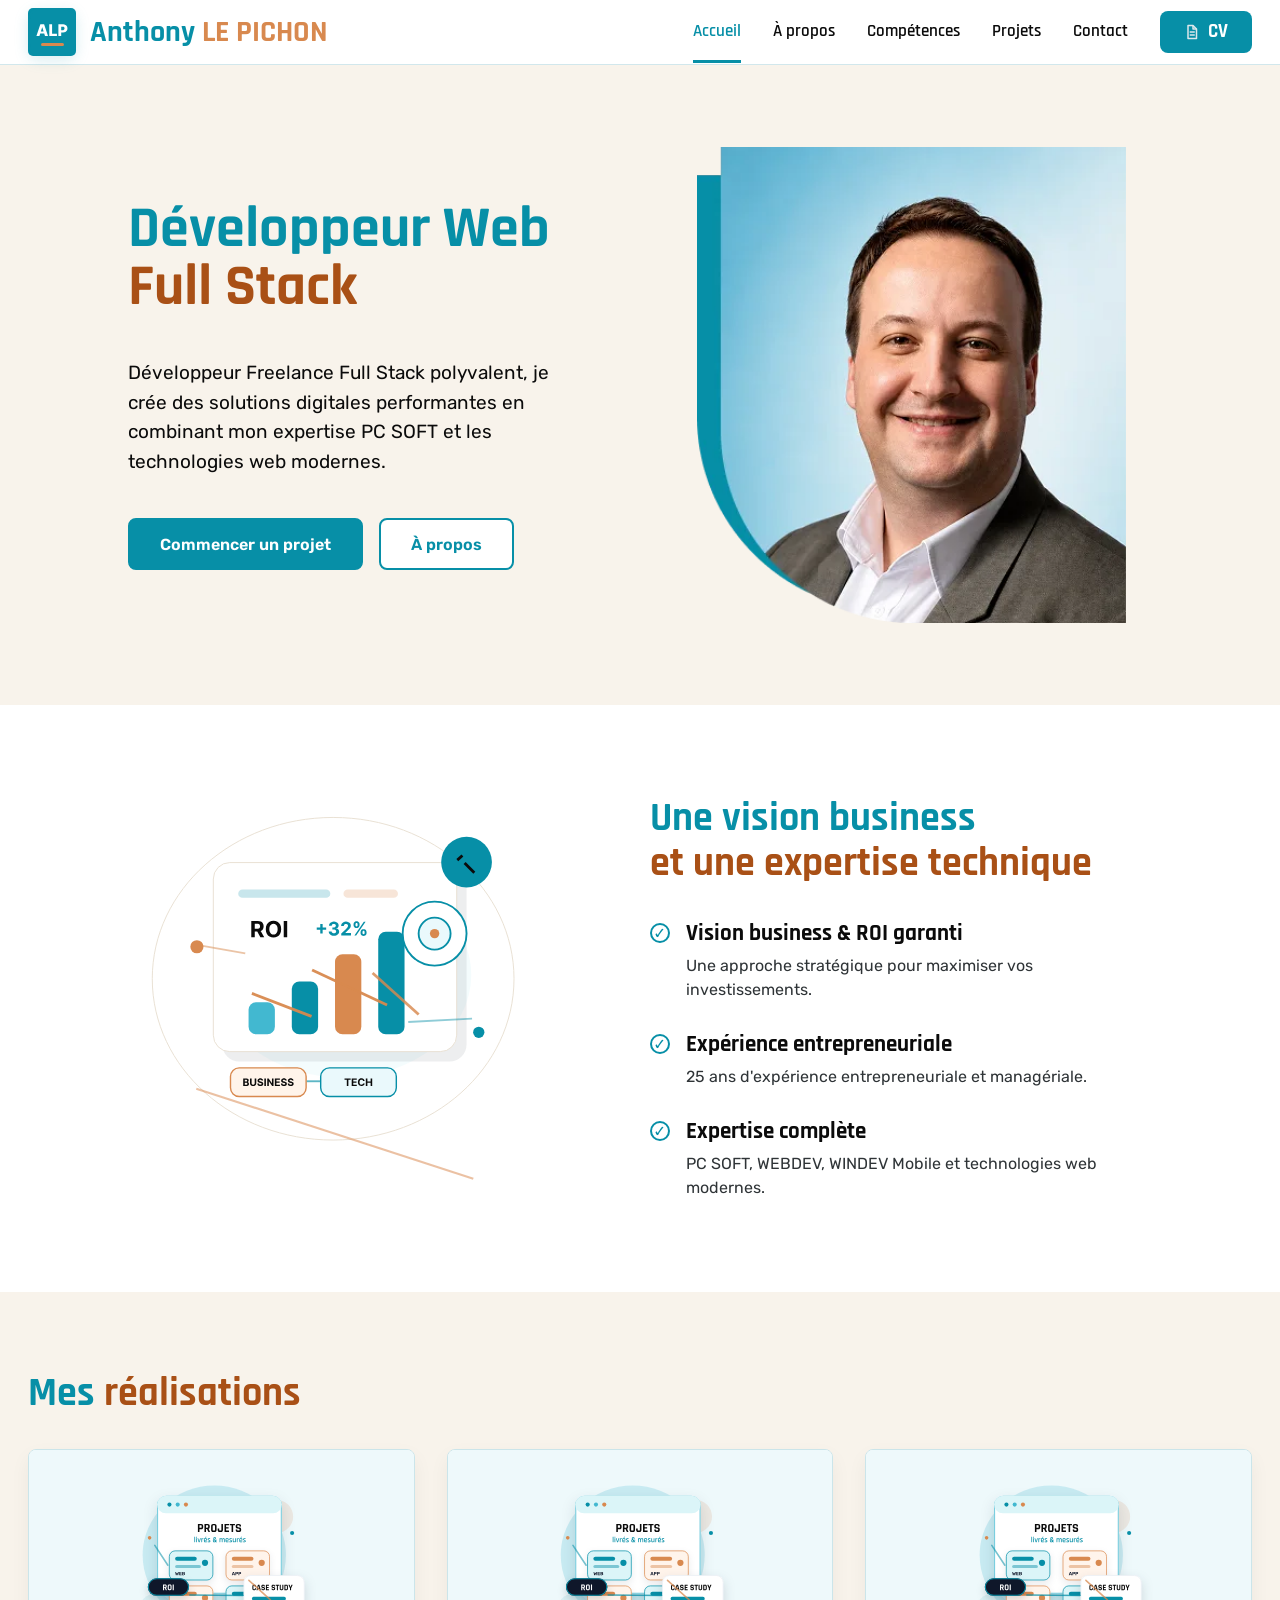
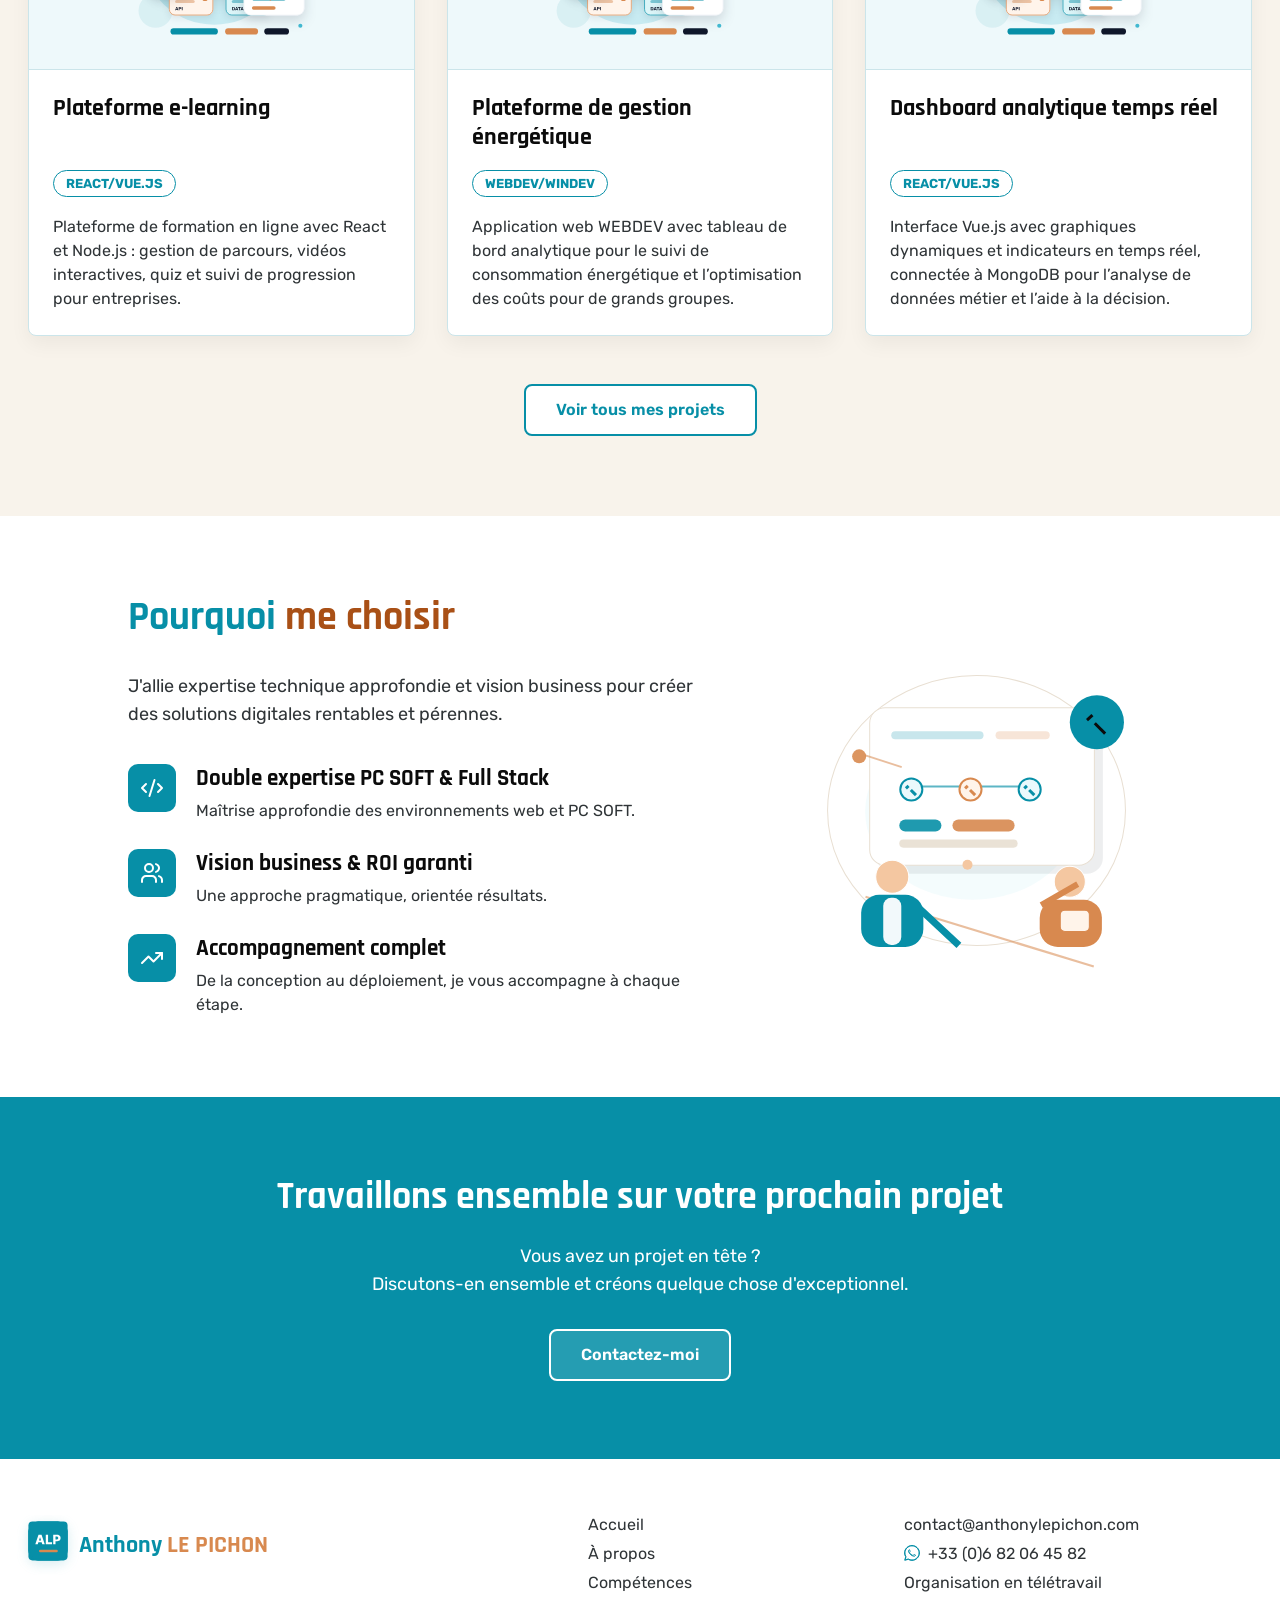
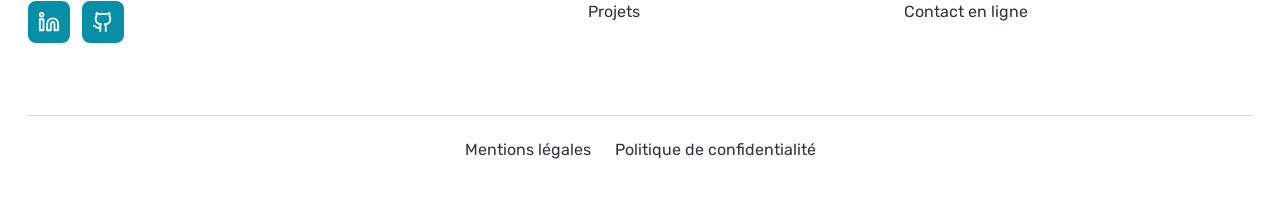
==== commit a77a40b6: "Ajouter des animations d’interface accessibles" ====
--- a/index.html
+++ b/index.html
@@ -324,5 +324,6 @@
     <!-- Le script est placé à la fin pour que le HTML soit chargé avant son exécution. -->
     <script src="js/header.js"></script>
     <script src="js/home-projects.js"></script>
+    <script src="js/animations.js"></script>
 </body>
 </html>
--- a/css/style.css
+++ b/css/style.css
@@ -1 +1 @@
-@font-face{font-family:"Inter";font-style:normal;font-weight:400;font-display:swap;src:url("../assets/fonts/inter/inter-latin.woff2") format("woff2")}@font-face{font-family:"Inter";font-style:normal;font-weight:500;font-display:swap;src:url("../assets/fonts/inter/inter-latin.woff2") format("woff2")}@font-face{font-family:"Inter";font-style:normal;font-weight:600;font-display:swap;src:url("../assets/fonts/inter/inter-latin.woff2") format("woff2")}@font-face{font-family:"Inter";font-style:normal;font-weight:700;font-display:swap;src:url("../assets/fonts/inter/inter-latin.woff2") format("woff2")}@font-face{font-family:"Rajdhani";font-style:normal;font-weight:400;font-display:swap;src:url("../assets/fonts/rajdhani/rajdhani-regular-400.woff2") format("woff2")}@font-face{font-family:"Rajdhani";font-style:normal;font-weight:500;font-display:swap;src:url("../assets/fonts/rajdhani/rajdhani-medium-500.woff2") format("woff2")}@font-face{font-family:"Rajdhani";font-style:normal;font-weight:600;font-display:swap;src:url("../assets/fonts/rajdhani/rajdhani-semibold-600.woff2") format("woff2")}@font-face{font-family:"Rajdhani";font-style:normal;font-weight:700;font-display:swap;src:url("../assets/fonts/rajdhani/rajdhani-bold-700.woff2") format("woff2")}@font-face{font-family:"Rubik";font-style:normal;font-weight:400;font-display:swap;src:url("../assets/fonts/rubik/rubik-latin.woff2") format("woff2")}@font-face{font-family:"Rubik";font-style:normal;font-weight:500;font-display:swap;src:url("../assets/fonts/rubik/rubik-latin.woff2") format("woff2")}@font-face{font-family:"Rubik";font-style:normal;font-weight:600;font-display:swap;src:url("../assets/fonts/rubik/rubik-latin.woff2") format("woff2")}@font-face{font-family:"Rubik";font-style:normal;font-weight:700;font-display:swap;src:url("../assets/fonts/rubik/rubik-latin.woff2") format("woff2")}*,*::before,*::after{box-sizing:border-box}html{scroll-behavior:smooth}@media(prefers-reduced-motion: reduce){html{scroll-behavior:auto}}body{margin:0;color:#2f3437;font-family:"Rubik",Arial,sans-serif}.visually-hidden{position:absolute;width:1px;height:1px;padding:0;margin:-1px;overflow:hidden;clip:rect(0, 0, 0, 0);white-space:nowrap;border:0}.skip-link{position:absolute;top:8px;left:24px;z-index:100;padding:12px 16px;color:#fff;font-weight:600;text-decoration:none;background-color:#0b0b0b;border-radius:4px;transform:translateY(-150%)}.skip-link:focus{transform:translateY(0);outline:3px solid #0b0b0b;outline-offset:3px}.site-header{position:sticky;top:0;z-index:20;background-color:#fff;border-bottom:1px solid #d1e7ec}.site-header__inner{display:flex;align-items:center;width:calc(100% - 48px);max-width:1224px;min-height:64px;margin:0 auto}.site-header__brand{display:flex;align-items:center;height:64px;color:#078fa7;font-family:"Rajdhani",Arial,sans-serif;font-size:30px;font-weight:700;line-height:45px;letter-spacing:0;text-decoration:none;white-space:nowrap}.site-header__logo{display:block;width:76px;height:74px;margin-left:-14px;transform:translateY(5px)}.site-header__surname{color:#d8894f}.site-header__menu-button{display:none;width:40px;height:40px;padding:10px;margin-left:auto;background-color:rgba(0,0,0,0);border:0;cursor:pointer}.site-header__menu-line{display:block;width:20px;height:3px;margin:3px 0;background-color:#078fa7;border-radius:2px;transition:transform .2s ease,opacity .2s ease}.site-header__menu-button.is-open .site-header__menu-line:first-of-type{transform:translateY(6px) rotate(45deg)}.site-header__menu-button.is-open .site-header__menu-line:nth-of-type(2){opacity:0}.site-header__menu-button.is-open .site-header__menu-line:last-of-type{transform:translateY(-6px) rotate(-45deg)}.site-navigation{margin-left:auto}.site-navigation__list{display:flex;align-items:center;gap:32px;padding:0;margin:0;list-style:none}.site-navigation__link{display:block;padding:19px 0 17px;color:#0b0b0b;font-family:"Rajdhani",Arial,sans-serif;font-size:17px;font-weight:600;line-height:1.4;text-decoration:none;border-bottom:3px solid rgba(0,0,0,0)}.site-navigation__link:hover,.site-navigation__link:focus-visible,.site-navigation__link[aria-current=page]{color:#078fa7;border-bottom-color:#078fa7}.site-navigation__cv{display:inline-flex;align-items:center;justify-content:center;gap:8px;min-width:92px;min-height:42px;padding:8px 18px;color:#fff;font-family:"Rajdhani",Arial,sans-serif;font-size:19px;font-weight:700;line-height:1.2;text-decoration:none;background-color:#078fa7;border-radius:8px}.site-navigation__cv img{display:block;width:16px;height:16px}.site-navigation__cv:hover,.site-navigation__cv:focus-visible{background-color:#0b0b0b}.site-header__brand:focus-visible,.site-header__menu-button:focus-visible,.site-navigation__link:focus-visible,.site-navigation__cv:focus-visible{outline:3px solid #078fa7;outline-offset:3px}@media screen and (max-width: 1023px){.site-header__inner{width:100%;min-height:72px;padding:0 40px}.site-header__brand{font-size:20px;line-height:30px}.site-header__logo{width:54px;height:53px;margin-left:-10px;transform:translateY(4px)}.site-header__menu-button{display:block}.site-navigation{position:absolute;top:100%;right:0;left:0;display:none;margin-left:0;background-color:#fff;border-top:1px solid #d1e7ec;border-bottom:1px solid #d1e7ec;box-shadow:0 8px 18px rgba(11,11,11,.08)}.site-navigation.is-open{display:block}.site-navigation__list{display:block;padding:12px 40px 20px}.site-navigation__link{padding:12px 0;font-size:18px;border-bottom:0}.site-navigation__link:hover,.site-navigation__link:focus-visible,.site-navigation__link[aria-current=page]{border-bottom-color:rgba(0,0,0,0)}.site-navigation__cv{width:100%;margin-top:12px}}@media screen and (max-width: 480px){.site-header__inner{min-height:64px;padding:0 24px}.site-header__brand{font-size:18px;line-height:27px}.site-navigation__list{padding-right:24px;padding-left:24px}}@media(prefers-reduced-motion: reduce){.site-header__menu-line{transition:none}}.home-container{width:calc(100% - 48px);max-width:1224px;margin:0 auto}.text-accent{color:#a95016}.section-title{margin:0 0 32px;color:#078fa7;font-family:"Rajdhani",Arial,sans-serif;font-size:40px;font-weight:700;line-height:1.12}.section-title span{display:block}.section-title--inline span{display:inline}.home-section{padding:80px 0}.button{display:inline-flex;align-items:center;justify-content:center;min-height:52px;padding:12px 30px;color:#078fa7;font-weight:600;text-align:center;text-decoration:none;border:2px solid #078fa7;border-radius:8px}.button--primary{color:#fff;background-color:#078fa7}.button--secondary{background-color:#fff}.button--light{color:#fff;background-color:rgba(255,255,255,.12);border-color:#fff}.button:hover,.button:focus-visible{color:#fff;background-color:#0b0b0b;border-color:#0b0b0b}.button:focus-visible{outline:3px solid #0b0b0b;outline-offset:3px}.home-hero{padding:82px 0;background-color:#f8f3eb}.home-hero__inner{display:grid;grid-template-columns:minmax(0, 1fr) 480px;gap:96px;align-items:center;max-width:1024px}.home-hero__title{margin:0 0 42px;color:#078fa7;font-family:"Rajdhani",Arial,sans-serif;font-size:58px;font-weight:700;line-height:1}.home-hero__title span{display:block}.home-hero__description{max-width:590px;margin:0 0 42px;color:#0b0b0b;font-size:19px;line-height:1.55}.home-hero__actions{display:flex;flex-wrap:wrap;gap:16px}.home-hero__portrait{display:flex;justify-content:center}.home-hero__portrait-image{display:block;width:430px;max-width:100%;aspect-ratio:398/441}.home-vision__inner{display:grid;grid-template-columns:430px minmax(0, 1fr);gap:92px;align-items:center;max-width:1024px}.home-vision__illustration{display:flex;justify-content:center}.home-vision__image{display:block;width:420px;max-width:100%}.benefit-list,.choice-list{padding:0;margin:0;list-style:none}.benefit-list{display:grid;gap:28px}.benefit-list__item{display:grid;grid-template-columns:22px minmax(0, 1fr);gap:14px;align-items:start}.benefit-list__check{display:block;width:20px;height:20px;padding:3px;margin-top:4px;border:2px solid #078fa7;border-radius:50%}.benefit-list h3,.choice-list h3,.project-card h3{margin:0;color:#0b0b0b;font-family:"Rajdhani",Arial,sans-serif;font-weight:700}.benefit-list h3{font-size:23px}.benefit-list p,.choice-list p{margin:6px 0 0;line-height:1.5}.home-projects{background-color:#f8f3eb}.project-grid{display:grid;grid-template-columns:repeat(3, minmax(0, 1fr));gap:32px}.project-grid__status{grid-column:1/-1;margin:0;text-align:center}.project-card{overflow:hidden;background-color:#fff;border:1px solid #cbe5ea;border-radius:8px;box-shadow:0 8px 20px rgba(11,11,11,.05)}.project-card__image{display:block;width:100%;height:220px;padding:18px;object-fit:contain;background-color:#eef9fb;border-bottom:1px solid #cbe5ea}.project-card__content{padding:24px}.project-card h3{min-height:58px;font-size:24px;line-height:1.2}.project-card__category{display:inline-block;padding:5px 12px;margin:18px 0;color:#078fa7;font-size:13px;font-weight:700;text-transform:uppercase;border:1px solid #078fa7;border-radius:20px}.project-card__description{margin:0;line-height:1.5}.home-projects__action{margin-top:48px;text-align:center}.home-choice__inner{display:grid;grid-template-columns:minmax(0, 1fr) 360px;gap:80px;align-items:center;max-width:1024px}.home-choice__introduction{max-width:700px;margin:0 0 36px;font-size:18px;line-height:1.55}.choice-list{display:grid;gap:26px}.choice-list__item{display:grid;grid-template-columns:50px minmax(0, 1fr);gap:18px;align-items:start}.choice-list__icon{display:block;width:48px;height:48px;padding:12px;background-color:#078fa7;border-radius:10px}.choice-list h3{font-size:23px}.home-choice__illustration{display:flex;justify-content:center}.home-choice__image{display:block;width:330px;max-width:100%}.home-contact{padding:78px 0;color:#fff;text-align:center;background-color:#078fa7}.home-contact__inner{max-width:850px}.home-contact h2{margin:0 0 22px;font-family:"Rajdhani",Arial,sans-serif;font-size:38px;line-height:1.2}.home-contact p{margin:0 0 30px;font-size:18px;line-height:1.55}.site-footer{padding:56px 0;background-color:#fff}.site-footer__inner{display:grid;grid-template-columns:1.4fr .7fr 1fr;gap:72px;align-items:start}.site-footer__brand{display:inline-flex;align-items:center;color:#078fa7;font-family:"Rajdhani",Arial,sans-serif;font-size:24px;font-weight:700;line-height:32px;letter-spacing:0;text-decoration:none}.site-footer__logo{display:block;width:62px;margin-left:-11px}.site-footer__surname{color:#d8894f}.site-footer__socials,.site-footer__navigation ul,.site-footer__legal ul{padding:0;margin:0;list-style:none}.site-footer__socials{display:flex;gap:12px;margin-top:22px}.site-footer__socials a{display:flex;align-items:center;justify-content:center;width:42px;height:42px;background-color:#078fa7;border-radius:8px}.site-footer__socials img{display:block;width:22px;height:22px}.site-footer__navigation li+li{margin-top:10px}.site-footer__legal{grid-column:1/-1}.site-footer__legal ul{display:flex;flex-wrap:wrap;justify-content:center;gap:10px 24px;padding-top:24px;border-top:1px solid #cfd8dc}.site-footer__navigation a,.site-footer__contact a,.site-footer__legal a{color:#2f3437;text-decoration:none}.site-footer__navigation a:hover,.site-footer__navigation a:focus-visible,.site-footer__contact a:hover,.site-footer__contact a:focus-visible,.site-footer__legal a:hover,.site-footer__legal a:focus-visible{color:#078fa7;text-decoration:underline}.site-footer__contact{display:grid;grid-column:3;grid-row:1;gap:10px;font-style:normal}.site-footer__contact-link{display:flex;align-items:center;gap:8px}.site-footer__contact-link img{display:block;width:16px;height:16px;flex-shrink:0}.site-footer__contact p{margin:0}.site-footer a:focus-visible{outline:3px solid #078fa7;outline-offset:3px}@media screen and (max-width: 1023px){.home-container{width:calc(100% - 80px)}.home-section{padding:68px 0}.home-hero{padding:72px 0}.home-hero__inner{grid-template-columns:minmax(0, 1fr) 288px;gap:48px}.home-hero__title{margin-bottom:24px;font-size:42px}.home-hero__description{margin-bottom:24px;font-size:16px}.home-hero__portrait-image{width:288px}.section-title{font-size:30px}.home-vision__inner{grid-template-columns:250px minmax(0, 1fr);gap:54px}.home-vision__image{width:250px}.benefit-list h3,.choice-list h3{font-size:20px}.project-grid{grid-template-columns:repeat(2, minmax(0, 1fr));gap:28px}.home-choice__inner{grid-template-columns:minmax(0, 1fr) 260px;gap:50px}.choice-list__item{display:block}.choice-list__icon{display:none}.site-footer__inner{grid-template-columns:1.2fr .7fr 1.2fr;gap:40px}.site-footer__brand{font-size:20px;line-height:27px}}@media screen and (max-width: 600px){.home-container{width:calc(100% - 48px)}.home-section{padding:58px 0}.home-hero{padding:46px 0 40px}.home-hero__inner,.home-vision__inner,.home-choice__inner{grid-template-columns:1fr}.home-hero__inner{gap:46px}.home-hero__title{margin-bottom:24px;font-size:36px}.home-hero__description{font-size:16px}.home-hero__actions{flex-wrap:nowrap}.button{min-height:48px;padding:10px 22px}.home-hero__portrait-image{width:260px}.section-title{margin-bottom:28px;font-size:31px}.home-vision__inner{gap:44px}.home-vision__image{width:250px}.benefit-list{gap:26px}.benefit-list h3,.choice-list h3{font-size:20px}.project-grid{grid-template-columns:1fr;gap:28px}.project-card__image{height:210px}.project-card h3{min-height:0;font-size:22px}.home-choice__inner{gap:48px}.home-choice__introduction{font-size:16px}.home-choice__image{width:270px}.home-contact{padding:58px 0}.home-contact h2{font-size:29px}.home-contact p{font-size:16px}.site-footer{padding:42px 0}.site-footer__inner{grid-template-columns:minmax(0, 1fr) minmax(0, 1.4fr);gap:36px 24px}.site-footer__identity{grid-column:1/-1}.site-footer__contact{grid-column:2;grid-row:2}.site-footer__legal ul{display:grid;gap:10px;justify-items:center}.site-footer__brand{font-size:18px;line-height:24px}.site-footer__contact a{overflow-wrap:anywhere}}.about-container{width:calc(100% - 48px);max-width:1024px;margin:0 auto}.about-hero{padding:78px 0;background-color:#f8f3eb}.about-hero__inner{display:grid;grid-template-columns:minmax(0, 1fr) 420px;gap:92px;align-items:center}.about-hero__title{margin:0 0 32px;color:#078fa7;font-family:"Rajdhani",Arial,sans-serif;font-size:50px;font-weight:700;line-height:1.05}.about-hero__title span{display:block}.about-hero__title-accent{color:#d8894f;font-size:58px}.about-hero__description{max-width:530px;margin:0 0 34px;color:#0b0b0b;font-size:18px;line-height:1.55}.about-hero__cv{gap:10px}.about-hero__cv img{display:block;width:20px;height:20px}.about-hero__illustration{display:flex;justify-content:center}.about-hero__image{display:block;width:410px;max-width:100%}.about-timeline{padding:64px 0 96px}.timeline-filters{display:flex;flex-wrap:wrap;gap:14px;margin-bottom:52px}.timeline-filters__button{min-height:42px;padding:9px 22px;color:#078fa7;font:inherit;font-weight:600;cursor:pointer;background-color:#fff;border:2px solid #078fa7;border-radius:6px}.timeline-filters__button:hover,.timeline-filters__button.is-active{color:#fff;background-color:#078fa7}.timeline-filters__button:focus-visible{outline:3px solid #0b0b0b;outline-offset:3px}.timeline-status{margin:0 0 28px;color:#0b0b0b;text-align:center}.timeline-list{position:relative;padding:0;margin:0;list-style:none}.timeline-list::before{position:absolute;top:0;bottom:0;left:50%;width:3px;content:"";background-color:#078fa7;transform:translateX(-50%)}.timeline-entry{position:relative;display:grid;grid-template-columns:minmax(0, 1fr) 116px minmax(0, 1fr);align-items:center;min-height:236px}.timeline-entry[hidden]{display:none}.timeline-entry::before{position:absolute;z-index:2;top:50%;left:50%;width:16px;height:16px;content:"";background-color:#fff;border:4px solid #078fa7;border-radius:50%;transform:translate(-50%, -50%)}.timeline-entry__date{z-index:3;grid-column:2;justify-self:center;min-width:94px;padding:8px 12px;color:#fff;font-size:14px;font-weight:700;text-align:center;border-radius:20px}.timeline-entry--training .timeline-entry__date{background-color:#078fa7}.timeline-entry--experience .timeline-entry__date{background-color:#d8894f}.timeline-card{padding:25px 28px;border:1px solid;border-radius:8px;box-shadow:0 7px 18px rgba(11,11,11,.06)}.timeline-entry--left .timeline-card{grid-column:1;grid-row:1}.timeline-entry--right .timeline-card{grid-column:3;grid-row:1}.timeline-entry--training .timeline-card{background-color:#eef9fb;border-color:#b9e1e8}.timeline-entry--experience .timeline-card{background-color:#fff5eb;border-color:#f1d0b5}.timeline-card h3{margin:0 0 8px;color:#0b0b0b;font-family:"Rajdhani",Arial,sans-serif;font-size:23px;line-height:1.2}.timeline-card p{margin:0;line-height:1.5}.timeline-card__organization{margin-bottom:14px !important;color:#078fa7;font-weight:600}.timeline-entry--experience .timeline-card__organization{color:#d8894f}@media screen and (max-width: 1023px){.about-container{width:calc(100% - 80px)}.about-hero{padding:66px 0}.about-hero__inner{grid-template-columns:minmax(0, 1fr) 280px;gap:48px}.about-hero__title{margin-bottom:24px;font-size:40px}.about-hero__title-accent{font-size:46px}.about-hero__description{margin-bottom:26px;font-size:16px}.about-hero__image{width:280px}.about-timeline{padding:58px 0 80px}.timeline-filters{display:none}.timeline-entry{grid-template-columns:minmax(0, 1fr) 84px minmax(0, 1fr);min-height:250px}.timeline-entry__date{min-width:80px;padding:7px 8px;font-size:12px}.timeline-card{padding:20px}.timeline-card h3{font-size:20px}.timeline-card p{font-size:14px}}@media screen and (max-width: 600px){.about-container{width:calc(100% - 48px)}.about-hero{padding:44px 0 38px}.about-hero__inner{grid-template-columns:1fr;gap:40px}.about-hero__title{font-size:36px}.about-hero__title-accent{font-size:41px}.about-hero__description{font-size:16px}.about-hero__cv{width:100%}.about-hero__image{width:255px}.about-timeline{padding:50px 0 66px}.timeline-list{padding-left:24px}.timeline-list::before{left:6px;transform:none}.timeline-entry{display:block;min-height:0;margin-bottom:28px}.timeline-entry::before{top:18px;left:-18px;transform:translate(-50%, -50%)}.timeline-entry__date{position:relative;display:inline-block;min-width:94px;margin:0 0 -12px 16px;font-size:13px}.timeline-card{padding:28px 18px 20px}.timeline-card h3{font-size:20px}.timeline-card p{font-size:14px}}.skills-container{width:calc(100% - 48px);max-width:1224px;margin:0 auto}.skills-hero{padding:78px 0;background-color:#f8f3eb}.skills-hero__inner{display:grid;grid-template-columns:minmax(0, 1fr) 420px;gap:92px;align-items:center;max-width:1024px}.skills-hero__title{margin:0 0 32px;color:#078fa7;font-family:"Rajdhani",Arial,sans-serif;font-size:50px;font-weight:700;line-height:1.05}.skills-hero__title span{display:block}.skills-hero__title-accent{color:#a95016;font-size:58px}.skills-hero__description{max-width:560px;margin:0;color:#0b0b0b;font-size:18px;line-height:1.55}.skills-hero__illustration{display:flex;justify-content:center}.skills-hero__image{display:block;width:400px;max-width:100%}.skills-status{width:calc(100% - 48px);max-width:900px;padding:56px 0;margin:0 auto;text-align:center}.skills-status:empty{display:none}.skills-category{padding:54px 0 58px;background-color:#fff}.skills-category:nth-child(even){background-color:#f8f3eb}.skills-category__title{margin:0 0 42px;color:#078fa7;font-family:"Rajdhani",Arial,sans-serif;font-size:34px;font-weight:700;line-height:1.2;text-align:center}.skills-category__title-accent{color:#a95016}.skills-grid{display:grid;grid-template-columns:repeat(4, minmax(0, 1fr));gap:26px 28px;padding:0;margin:0;list-style:none}.skill-card{position:relative;display:grid;grid-template-columns:58px minmax(0, 1fr) 54px;gap:14px;align-items:center;min-height:88px;padding:12px 14px;background-color:#fff;border:1px solid #d5e7eb;border-radius:8px;box-shadow:0 7px 16px rgba(11,11,11,.07)}.skill-card__highlight{position:absolute;top:-10px;left:-10px;display:flex;align-items:center;justify-content:center;width:24px;height:24px;color:#0b0b0b;font-size:17px;line-height:1;background-color:#f6c900;border:1px solid #d6aa00;border-radius:50%}.skill-card__icon-background{display:flex;align-items:center;justify-content:center;width:58px;height:58px;background-color:#eef5f7;border-radius:8px}.skill-card__icon{display:block;width:40px;height:40px;object-fit:contain}.skill-card__name{margin:0;color:#0b0b0b;font-family:"Rajdhani",Arial,sans-serif;font-size:17px;font-weight:700;line-height:1.2;text-transform:uppercase}.skill-card__level{position:relative;display:flex;align-items:center;justify-content:center;width:52px;height:52px;color:#075f70;font-size:12px;font-weight:700;background:conic-gradient(#16b995 0deg, #e8f4f7 0deg);border-radius:50%}.skill-card__level::before{position:absolute;width:42px;height:42px;content:"";background-color:#fff;border-radius:50%}.skill-card__level-value{position:relative;z-index:1}.skill-card__level--0{background:conic-gradient(#e8f4f7 0deg 360deg)}.skill-card__level--50{background:conic-gradient(#16b995 0deg 180deg, #e8f4f7 180deg 360deg)}.skill-card__level--55{background:conic-gradient(#16b995 0deg 198deg, #e8f4f7 198deg 360deg)}.skill-card__level--65{background:conic-gradient(#16b995 0deg 234deg, #e8f4f7 234deg 360deg)}.skill-card__level--70{background:conic-gradient(#9b51e0 0deg 252deg, #e8f4f7 252deg 360deg)}.skill-card__level--75{background:conic-gradient(#9b51e0 0deg 270deg, #e8f4f7 270deg 360deg)}.skill-card__level--80{background:conic-gradient(#9b51e0 0deg 288deg, #e8f4f7 288deg 360deg)}.skill-card__level--unknown{color:#2f3437;background:conic-gradient(#e8f4f7 0deg 360deg)}@media screen and (max-width: 1023px){.skills-container{width:calc(100% - 80px)}.skills-hero{padding:66px 0}.skills-hero__inner{grid-template-columns:minmax(0, 1fr) 280px;gap:48px}.skills-hero__title{margin-bottom:24px;font-size:40px}.skills-hero__title-accent{font-size:46px}.skills-hero__description{font-size:16px}.skills-hero__image{width:280px}.skills-category{padding:46px 0 50px}.skills-category__title{margin-bottom:34px;font-size:29px}.skills-grid{grid-template-columns:repeat(2, minmax(0, 1fr));gap:24px}}@media screen and (max-width: 600px){.skills-container{width:calc(100% - 48px)}.skills-hero{padding:44px 0 38px}.skills-hero__inner{grid-template-columns:1fr;gap:36px}.skills-hero__title{font-size:36px}.skills-hero__title-accent{font-size:41px}.skills-hero__description{font-size:16px}.skills-hero__image{width:245px}.skills-category{padding:38px 0 42px}.skills-category__title{margin-bottom:30px;font-size:24px}.skills-grid{grid-template-columns:1fr;gap:20px}.skill-card{grid-template-columns:54px minmax(0, 1fr) 50px;min-height:80px;padding:11px 12px}.skill-card__icon-background{width:54px;height:54px}.skill-card__icon{width:38px;height:38px}.skill-card__level{width:48px;height:48px;font-size:11px}.skill-card__level::before{width:38px;height:38px}}.contact-container{width:calc(100% - 48px);max-width:1224px;margin:0 auto}.contact-hero{padding:78px 0;background-color:#f8f3eb}.contact-hero__inner{display:grid;grid-template-columns:minmax(0, 1fr) 400px;gap:92px;align-items:center;max-width:1024px}.contact-hero__title{margin:0 0 32px;color:#078fa7;font-family:"Rajdhani",Arial,sans-serif;font-size:50px;font-weight:700;line-height:1.05}.contact-hero__title span{display:block}.contact-hero__title-accent{color:#d8894f;font-size:58px}.contact-hero__description{max-width:590px;margin:0;color:#0b0b0b;font-size:18px;line-height:1.55}.contact-hero__illustration{display:flex;justify-content:center}.contact-hero__image{display:block;width:370px;max-width:100%}.contact-content{padding:86px 0 96px}.contact-content__layout{display:grid;grid-template-columns:minmax(0, 2.15fr) minmax(280px, 1fr);gap:54px;align-items:start}.contact-form,.contact-card{background-color:#fff;border:1px solid #cbe5ea;border-radius:8px;box-shadow:0 8px 18px rgba(11,11,11,.06)}.contact-form{padding:34px 32px 38px}.contact-form__title{margin:0 0 8px;color:#078fa7;font-family:"Rajdhani",Arial,sans-serif;font-size:38px;font-weight:700;line-height:1.15}.contact-form__title span{color:#d8894f}.contact-form__required{margin:0 0 26px;color:#2f3437;font-size:13px}.contact-form__fields{display:grid;grid-template-columns:repeat(2, minmax(0, 1fr));gap:22px 24px}.contact-field{display:flex;flex-direction:column;gap:8px}.contact-field--full{grid-column:1/-1}.contact-field label{color:#0b0b0b;font-weight:600}.contact-field__optional{display:block;margin-top:5px;color:#2f3437;font-size:13px;font-weight:400}.contact-field input,.contact-field select,.contact-field textarea{width:100%;color:#0b0b0b;font:inherit;background-color:#fff;border:1px solid #cbe5ea;border-radius:7px}.contact-field input,.contact-field select{min-height:52px;padding:11px 14px}.contact-field select{cursor:pointer}.contact-field textarea{min-height:178px;padding:15px 14px;resize:vertical}.contact-field input::placeholder,.contact-field textarea::placeholder{color:#777f83;opacity:1}.contact-field input:focus-visible,.contact-field select:focus-visible,.contact-field textarea:focus-visible{outline:3px solid #078fa7;outline-offset:2px;border-color:#078fa7}.contact-form__privacy{margin:-6px 0 0;color:#2f3437;font-size:13px;line-height:1.45}.contact-form__privacy a{color:#078fa7}.contact-form__privacy a:focus-visible{outline:3px solid #078fa7;outline-offset:3px}.contact-form__submit{min-height:54px;padding:12px 24px;color:#fff;font:inherit;font-weight:700;cursor:pointer;background-color:#078fa7;border:2px solid #078fa7;border-radius:7px;box-shadow:0 6px 12px rgba(7,143,167,.18)}.contact-form__submit:hover,.contact-form__submit:focus-visible{color:#fff;background-color:#0b0b0b;border-color:#0b0b0b}.contact-form__submit:focus-visible{outline:3px solid #0b0b0b;outline-offset:3px}.contact-sidebar{display:grid;gap:24px}.contact-card{padding:30px 28px}.contact-card h2{margin:0 0 25px;color:#0b0b0b;font-family:"Rajdhani",Arial,sans-serif;font-size:25px;font-weight:700;line-height:1.15}.contact-information,.contact-benefits{padding:0;margin:0;list-style:none}.contact-information{display:grid;gap:20px}.contact-information li{display:grid;grid-template-columns:48px minmax(0, 1fr);gap:14px;align-items:center}.contact-information li>span:last-child{display:grid;gap:4px}.contact-information__icon{display:flex;align-items:center;justify-content:center;width:48px;height:48px;background-color:#078fa7;border-radius:8px}.contact-information__icon img{display:block;width:22px;height:22px}.contact-information strong{font-size:14px}.contact-information a{color:#2f3437;overflow-wrap:anywhere;text-decoration:none}.contact-information a:hover,.contact-information a:focus-visible{color:#078fa7;text-decoration:underline}.contact-card__link{display:flex;align-items:center;justify-content:center;min-height:48px;margin-top:26px;color:#078fa7;font-weight:700;text-decoration:none;border:2px solid #078fa7;border-radius:7px}.contact-card__link--primary{gap:8px;color:#fff;background-color:#078fa7}.contact-card__whatsapp-icon{display:block;width:18px;height:18px;filter:brightness(0) invert(1)}.contact-card__link:hover,.contact-card__link:focus-visible{color:#fff;background-color:#0b0b0b;border-color:#0b0b0b}.contact-card__link:focus-visible,.contact-information a:focus-visible{outline:3px solid #0b0b0b;outline-offset:3px}.contact-benefits{display:grid;gap:13px}.contact-benefits li{display:grid;grid-template-columns:18px minmax(0, 1fr);gap:8px;line-height:1.35}.contact-benefits li span{color:#078fa7;font-weight:700}.contact-location{padding:80px 0 96px;background-color:#f8f3eb}.contact-location__inner{text-align:center}.contact-location h2{margin:0 0 14px;color:#078fa7;font-family:"Rajdhani",Arial,sans-serif;font-size:38px;font-weight:700;line-height:1.1}.contact-location h2 span{color:#d8894f}.contact-location__profession{margin:0 0 48px;color:#0b0b0b;font-family:"Rajdhani",Arial,sans-serif;font-size:24px;font-weight:700}.contact-map{display:block;width:100%;height:480px;object-fit:cover;border:1px solid #cbe5ea;border-radius:8px;box-shadow:0 8px 20px rgba(11,11,11,.05)}@media screen and (max-width: 1023px){.contact-container{width:calc(100% - 80px)}.contact-hero{padding:62px 0}.contact-hero__inner{grid-template-columns:minmax(0, 1fr) 260px;gap:44px}.contact-hero__title{margin-bottom:24px;font-size:40px}.contact-hero__title-accent{font-size:46px}.contact-hero__description{font-size:16px}.contact-hero__image{width:260px}.contact-content{padding:50px 0 60px}.contact-content__layout{grid-template-columns:1fr;gap:32px}.contact-form{padding:28px 24px 34px}.contact-form__title{font-size:32px;text-align:center}.contact-form__submit{justify-self:center;min-width:190px}.contact-sidebar{grid-template-columns:repeat(2, minmax(0, 1fr));align-items:start}.contact-card{padding:24px 22px}.contact-information li{display:block}.contact-information__icon,.contact-card__link{display:none}.contact-card__link--primary{display:flex}.contact-location{padding:58px 0 68px}.contact-location h2{font-size:32px}.contact-location__profession{margin-bottom:34px;font-size:20px}.contact-map{height:265px}}@media screen and (max-width: 600px){.contact-container{width:calc(100% - 48px)}.contact-hero{padding:44px 0 40px}.contact-hero__inner{grid-template-columns:1fr;gap:34px}.contact-hero__title{margin-bottom:24px;font-size:35px}.contact-hero__title-accent{font-size:41px}.contact-hero__description{font-size:15px}.contact-hero__image{width:245px}.contact-content{padding:48px 0 58px}.contact-form{padding:24px 18px 28px}.contact-form__title{font-size:27px}.contact-form__fields{grid-template-columns:1fr;gap:20px}.contact-field--full{grid-column:auto}.contact-field input,.contact-field select{min-height:50px}.contact-field textarea{min-height:150px}.contact-form__submit{width:100%}.contact-sidebar{grid-template-columns:1fr;gap:28px}.contact-card{padding:24px 20px}.contact-card h2{font-size:23px}.contact-location{padding:50px 0 58px}.contact-location h2{font-size:28px}.contact-location__profession{margin-bottom:30px;font-size:17px}.contact-map{height:225px}}.projects-container{width:calc(100% - 48px);max-width:1224px;margin:0 auto}.projects-hero{padding:78px 0;background-color:#f8f3eb}.projects-hero__inner{display:grid;grid-template-columns:minmax(0, 1fr) 400px;gap:92px;align-items:center;max-width:1024px}.projects-hero__title{margin:0 0 32px;color:#078fa7;font-family:"Rajdhani",Arial,sans-serif;font-size:50px;font-weight:700;line-height:1.05}.projects-hero__title span{display:block}.projects-hero__title-accent{color:#d8894f;font-size:58px}.projects-hero__description{max-width:570px;margin:0;color:#0b0b0b;font-size:18px;line-height:1.55}.projects-hero__github{display:inline-flex;align-items:center;justify-content:center;gap:9px;min-height:46px;padding:10px 22px;margin-top:28px;color:#fff;font-size:16px;font-weight:600;text-decoration:none;background-color:#078fa7;border:2px solid #078fa7;border-radius:8px}.projects-hero__github-icon{display:block;width:20px;height:20px}.projects-hero__github:hover,.projects-hero__github:focus-visible{background-color:#0b0b0b;border-color:#0b0b0b}.projects-hero__github:focus-visible{outline:3px solid #078fa7;outline-offset:3px}.projects-hero__illustration{display:flex;justify-content:center}.projects-hero__image{display:block;width:370px;max-width:100%}.projects-listing{padding:58px 0 96px}.projects-filters{display:flex;flex-wrap:wrap;gap:12px;margin-bottom:50px}.projects-filters:empty{display:none}.projects-filters__button{min-height:44px;padding:9px 22px;color:#078fa7;font:inherit;font-weight:600;cursor:pointer;background-color:#fff;border:2px solid #078fa7;border-radius:8px}.projects-filters__button:hover,.projects-filters__button:focus-visible,.projects-filters__button.is-active{color:#fff;background-color:#078fa7}.projects-filters__button:focus-visible{outline:3px solid #0b0b0b;outline-offset:3px}.projects-status,.projects-noscript{margin:0 0 30px;text-align:center}.projects-grid{display:grid;grid-template-columns:repeat(3, minmax(0, 1fr));gap:34px 32px}.projects-card{overflow:hidden;background-color:#fff;border:1px solid #cbe5ea;border-radius:8px;box-shadow:0 8px 20px rgba(11,11,11,.06)}.projects-card[hidden]{display:none}.projects-card__visual{position:relative}.projects-card__image{display:block;width:100%;height:220px;padding:18px;object-fit:contain;background-color:#eef9fb;border-bottom:1px solid #cbe5ea}.projects-card__featured{position:absolute;top:14px;left:14px;z-index:1;margin:0}.projects-card__featured img{display:block;width:32px;height:32px}.projects-card__content{padding:24px}.projects-card__category{display:inline-block;padding:5px 12px;margin:0 0 16px;color:#075f70;font-size:12px;font-weight:700;border:1px solid #a9dce5;border-radius:20px}.projects-card h3{min-height:52px;margin:0 0 14px;color:#0b0b0b;font-family:"Rajdhani",Arial,sans-serif;font-size:23px;font-weight:700;line-height:1.15}.projects-card__description{margin:0;line-height:1.5}.projects-contact{padding:72px 0;color:#fff;text-align:center;background-color:#078fa7}.projects-contact__inner{max-width:900px}.projects-contact h2{margin:0 0 24px;font-family:"Rajdhani",Arial,sans-serif;font-size:38px;font-weight:700}.projects-contact p{margin:0 0 28px;font-size:17px;line-height:1.55}.projects-contact__link{display:inline-flex;align-items:center;justify-content:center;min-height:50px;padding:11px 28px;color:#fff;font-weight:600;text-decoration:none;background-color:rgba(255,255,255,.12);border:2px solid #fff;border-radius:8px}.projects-contact__link:hover,.projects-contact__link:focus-visible{color:#fff;background-color:#0b0b0b;border-color:#0b0b0b}.projects-contact__link:focus-visible{outline:3px solid #0b0b0b;outline-offset:3px}@media screen and (max-width: 1023px){.projects-container{width:calc(100% - 80px)}.projects-hero{padding:62px 0}.projects-hero__inner{grid-template-columns:minmax(0, 1fr) 260px;gap:44px}.projects-hero__title{margin-bottom:24px;font-size:40px}.projects-hero__title-accent{font-size:46px}.projects-hero__description{font-size:16px}.projects-hero__image{width:260px}.projects-listing{padding:50px 0 64px}.projects-filters{display:none}.projects-card[hidden]{display:block}.projects-grid{grid-template-columns:repeat(2, minmax(0, 1fr));gap:32px 24px}.projects-card__image{height:180px}.projects-card__content{padding:20px 18px 24px}.projects-card h3{min-height:48px;font-size:21px}.projects-contact{padding:56px 0}.projects-contact h2{font-size:31px}}@media screen and (max-width: 600px){.projects-container{width:calc(100% - 48px)}.projects-hero{padding:44px 0 40px}.projects-hero__inner{grid-template-columns:1fr;gap:34px}.projects-hero__title{margin-bottom:24px;font-size:35px}.projects-hero__title-accent{font-size:41px}.projects-hero__description{font-size:15px}.projects-hero__image{width:245px}.projects-listing{padding:48px 0 56px}.projects-grid{grid-template-columns:1fr;gap:28px}.projects-card__image{height:190px}.projects-card h3{min-height:0;font-size:21px}.projects-contact{padding:48px 0}.projects-contact h2{font-size:28px}.projects-contact p{font-size:15px}}.legal-page{padding:72px 0;background-color:#f7fbfc}.legal-container{width:min(100% - 48px,920px);margin:0 auto}.legal-page h1{margin:0 0 16px;color:#078fa7;font-family:"Rajdhani",Arial,sans-serif;font-size:44px;line-height:1.1}.legal-page__introduction{max-width:720px;margin:0 0 36px;font-size:18px;line-height:1.6}.legal-page__section{padding:28px;margin-top:20px;background-color:#fff;border:1px solid #c8e4e9;border-radius:10px}.legal-page h2{margin:0 0 16px;color:#2f3437;font-size:24px}.legal-page p,.legal-page li{line-height:1.65}.legal-page p:last-child,.legal-page ul:last-child{margin-bottom:0}.legal-page a{color:#057d92}.legal-page a:hover,.legal-page a:focus-visible{color:#045d6c}.legal-page a:focus-visible{outline:3px solid #078fa7;outline-offset:3px}@media screen and (max-width: 600px){.legal-page{padding:48px 0}.legal-page h1{font-size:36px}.legal-page__introduction{font-size:16px}.legal-page__section{padding:22px}}
+@font-face{font-family:"Inter";font-style:normal;font-weight:400;font-display:swap;src:url("../assets/fonts/inter/inter-latin.woff2") format("woff2")}@font-face{font-family:"Inter";font-style:normal;font-weight:500;font-display:swap;src:url("../assets/fonts/inter/inter-latin.woff2") format("woff2")}@font-face{font-family:"Inter";font-style:normal;font-weight:600;font-display:swap;src:url("../assets/fonts/inter/inter-latin.woff2") format("woff2")}@font-face{font-family:"Inter";font-style:normal;font-weight:700;font-display:swap;src:url("../assets/fonts/inter/inter-latin.woff2") format("woff2")}@font-face{font-family:"Rajdhani";font-style:normal;font-weight:400;font-display:swap;src:url("../assets/fonts/rajdhani/rajdhani-regular-400.woff2") format("woff2")}@font-face{font-family:"Rajdhani";font-style:normal;font-weight:500;font-display:swap;src:url("../assets/fonts/rajdhani/rajdhani-medium-500.woff2") format("woff2")}@font-face{font-family:"Rajdhani";font-style:normal;font-weight:600;font-display:swap;src:url("../assets/fonts/rajdhani/rajdhani-semibold-600.woff2") format("woff2")}@font-face{font-family:"Rajdhani";font-style:normal;font-weight:700;font-display:swap;src:url("../assets/fonts/rajdhani/rajdhani-bold-700.woff2") format("woff2")}@font-face{font-family:"Rubik";font-style:normal;font-weight:400;font-display:swap;src:url("../assets/fonts/rubik/rubik-latin.woff2") format("woff2")}@font-face{font-family:"Rubik";font-style:normal;font-weight:500;font-display:swap;src:url("../assets/fonts/rubik/rubik-latin.woff2") format("woff2")}@font-face{font-family:"Rubik";font-style:normal;font-weight:600;font-display:swap;src:url("../assets/fonts/rubik/rubik-latin.woff2") format("woff2")}@font-face{font-family:"Rubik";font-style:normal;font-weight:700;font-display:swap;src:url("../assets/fonts/rubik/rubik-latin.woff2") format("woff2")}*,*::before,*::after{box-sizing:border-box}html{scroll-behavior:smooth}@media(prefers-reduced-motion: reduce){html{scroll-behavior:auto}}body{margin:0;color:#2f3437;font-family:"Rubik",Arial,sans-serif}.visually-hidden{position:absolute;width:1px;height:1px;padding:0;margin:-1px;overflow:hidden;clip:rect(0, 0, 0, 0);white-space:nowrap;border:0}@media(prefers-reduced-motion: no-preference){.motion-reveal--visible{animation:section-reveal .55s ease-out both}.button,.project-card,.projects-card,.skill-card,.timeline-card,.contact-card{transition:transform .2s ease,box-shadow .2s ease}.button:hover,.project-card:hover,.projects-card:hover,.skill-card:hover,.timeline-card:hover,.contact-card:hover{transform:translateY(-4px);box-shadow:0 10px 22px rgba(11,11,11,.12)}}@keyframes section-reveal{from{opacity:0;transform:translateY(18px)}to{opacity:1;transform:translateY(0)}}.skip-link{position:absolute;top:8px;left:24px;z-index:100;padding:12px 16px;color:#fff;font-weight:600;text-decoration:none;background-color:#0b0b0b;border-radius:4px;transform:translateY(-150%)}.skip-link:focus{transform:translateY(0);outline:3px solid #0b0b0b;outline-offset:3px}.site-header{position:sticky;top:0;z-index:20;background-color:#fff;border-bottom:1px solid #d1e7ec}.site-header__inner{display:flex;align-items:center;width:calc(100% - 48px);max-width:1224px;min-height:64px;margin:0 auto}.site-header__brand{display:flex;align-items:center;height:64px;color:#078fa7;font-family:"Rajdhani",Arial,sans-serif;font-size:30px;font-weight:700;line-height:45px;letter-spacing:0;text-decoration:none;white-space:nowrap}.site-header__logo{display:block;width:76px;height:74px;margin-left:-14px;transform:translateY(5px)}.site-header__surname{color:#d8894f}.site-header__menu-button{display:none;width:40px;height:40px;padding:10px;margin-left:auto;background-color:rgba(0,0,0,0);border:0;cursor:pointer}.site-header__menu-line{display:block;width:20px;height:3px;margin:3px 0;background-color:#078fa7;border-radius:2px;transition:transform .2s ease,opacity .2s ease}.site-header__menu-button.is-open .site-header__menu-line:first-of-type{transform:translateY(6px) rotate(45deg)}.site-header__menu-button.is-open .site-header__menu-line:nth-of-type(2){opacity:0}.site-header__menu-button.is-open .site-header__menu-line:last-of-type{transform:translateY(-6px) rotate(-45deg)}.site-navigation{margin-left:auto}.site-navigation__list{display:flex;align-items:center;gap:32px;padding:0;margin:0;list-style:none}.site-navigation__link{display:block;padding:19px 0 17px;color:#0b0b0b;font-family:"Rajdhani",Arial,sans-serif;font-size:17px;font-weight:600;line-height:1.4;text-decoration:none;border-bottom:3px solid rgba(0,0,0,0)}.site-navigation__link:hover,.site-navigation__link:focus-visible,.site-navigation__link[aria-current=page]{color:#078fa7;border-bottom-color:#078fa7}.site-navigation__cv{display:inline-flex;align-items:center;justify-content:center;gap:8px;min-width:92px;min-height:42px;padding:8px 18px;color:#fff;font-family:"Rajdhani",Arial,sans-serif;font-size:19px;font-weight:700;line-height:1.2;text-decoration:none;background-color:#078fa7;border-radius:8px}.site-navigation__cv img{display:block;width:16px;height:16px}.site-navigation__cv:hover,.site-navigation__cv:focus-visible{background-color:#0b0b0b}.site-header__brand:focus-visible,.site-header__menu-button:focus-visible,.site-navigation__link:focus-visible,.site-navigation__cv:focus-visible{outline:3px solid #078fa7;outline-offset:3px}@media screen and (max-width: 1023px){.site-header__inner{width:100%;min-height:72px;padding:0 40px}.site-header__brand{font-size:20px;line-height:30px}.site-header__logo{width:54px;height:53px;margin-left:-10px;transform:translateY(4px)}.site-header__menu-button{display:block}.site-navigation{position:absolute;top:100%;right:0;left:0;display:none;margin-left:0;background-color:#fff;border-top:1px solid #d1e7ec;border-bottom:1px solid #d1e7ec;box-shadow:0 8px 18px rgba(11,11,11,.08)}.site-navigation.is-open{display:block}.site-navigation__list{display:block;padding:12px 40px 20px}.site-navigation__link{padding:12px 0;font-size:18px;border-bottom:0}.site-navigation__link:hover,.site-navigation__link:focus-visible,.site-navigation__link[aria-current=page]{border-bottom-color:rgba(0,0,0,0)}.site-navigation__cv{width:100%;margin-top:12px}}@media screen and (max-width: 480px){.site-header__inner{min-height:64px;padding:0 24px}.site-header__brand{font-size:18px;line-height:27px}.site-navigation__list{padding-right:24px;padding-left:24px}}@media(prefers-reduced-motion: reduce){.site-header__menu-line{transition:none}}.home-container{width:calc(100% - 48px);max-width:1224px;margin:0 auto}.text-accent{color:#a95016}.section-title{margin:0 0 32px;color:#078fa7;font-family:"Rajdhani",Arial,sans-serif;font-size:40px;font-weight:700;line-height:1.12}.section-title span{display:block}.section-title--inline span{display:inline}.home-section{padding:80px 0}.button{display:inline-flex;align-items:center;justify-content:center;min-height:52px;padding:12px 30px;color:#078fa7;font-weight:600;text-align:center;text-decoration:none;border:2px solid #078fa7;border-radius:8px}.button--primary{color:#fff;background-color:#078fa7}.button--secondary{background-color:#fff}.button--light{color:#fff;background-color:rgba(255,255,255,.12);border-color:#fff}.button:hover,.button:focus-visible{color:#fff;background-color:#0b0b0b;border-color:#0b0b0b}.button:focus-visible{outline:3px solid #0b0b0b;outline-offset:3px}.home-hero{padding:82px 0;background-color:#f8f3eb}.home-hero__inner{display:grid;grid-template-columns:minmax(0, 1fr) 480px;gap:96px;align-items:center;max-width:1024px}.home-hero__title{margin:0 0 42px;color:#078fa7;font-family:"Rajdhani",Arial,sans-serif;font-size:58px;font-weight:700;line-height:1}.home-hero__title span{display:block}.home-hero__description{max-width:590px;margin:0 0 42px;color:#0b0b0b;font-size:19px;line-height:1.55}.home-hero__actions{display:flex;flex-wrap:wrap;gap:16px}.home-hero__portrait{display:flex;justify-content:center}.home-hero__portrait-image{display:block;width:430px;max-width:100%;aspect-ratio:398/441}.home-vision__inner{display:grid;grid-template-columns:430px minmax(0, 1fr);gap:92px;align-items:center;max-width:1024px}.home-vision__illustration{display:flex;justify-content:center}.home-vision__image{display:block;width:420px;max-width:100%}.benefit-list,.choice-list{padding:0;margin:0;list-style:none}.benefit-list{display:grid;gap:28px}.benefit-list__item{display:grid;grid-template-columns:22px minmax(0, 1fr);gap:14px;align-items:start}.benefit-list__check{display:block;width:20px;height:20px;padding:3px;margin-top:4px;border:2px solid #078fa7;border-radius:50%}.benefit-list h3,.choice-list h3,.project-card h3{margin:0;color:#0b0b0b;font-family:"Rajdhani",Arial,sans-serif;font-weight:700}.benefit-list h3{font-size:23px}.benefit-list p,.choice-list p{margin:6px 0 0;line-height:1.5}.home-projects{background-color:#f8f3eb}.project-grid{display:grid;grid-template-columns:repeat(3, minmax(0, 1fr));gap:32px}.project-grid__status{grid-column:1/-1;margin:0;text-align:center}.project-card{overflow:hidden;background-color:#fff;border:1px solid #cbe5ea;border-radius:8px;box-shadow:0 8px 20px rgba(11,11,11,.05)}.project-card__image{display:block;width:100%;height:220px;padding:18px;object-fit:contain;background-color:#eef9fb;border-bottom:1px solid #cbe5ea}.project-card__content{padding:24px}.project-card h3{min-height:58px;font-size:24px;line-height:1.2}.project-card__category{display:inline-block;padding:5px 12px;margin:18px 0;color:#078fa7;font-size:13px;font-weight:700;text-transform:uppercase;border:1px solid #078fa7;border-radius:20px}.project-card__description{margin:0;line-height:1.5}.home-projects__action{margin-top:48px;text-align:center}.home-choice__inner{display:grid;grid-template-columns:minmax(0, 1fr) 360px;gap:80px;align-items:center;max-width:1024px}.home-choice__introduction{max-width:700px;margin:0 0 36px;font-size:18px;line-height:1.55}.choice-list{display:grid;gap:26px}.choice-list__item{display:grid;grid-template-columns:50px minmax(0, 1fr);gap:18px;align-items:start}.choice-list__icon{display:block;width:48px;height:48px;padding:12px;background-color:#078fa7;border-radius:10px}.choice-list h3{font-size:23px}.home-choice__illustration{display:flex;justify-content:center}.home-choice__image{display:block;width:330px;max-width:100%}.home-contact{padding:78px 0;color:#fff;text-align:center;background-color:#078fa7}.home-contact__inner{max-width:850px}.home-contact h2{margin:0 0 22px;font-family:"Rajdhani",Arial,sans-serif;font-size:38px;line-height:1.2}.home-contact p{margin:0 0 30px;font-size:18px;line-height:1.55}.site-footer{padding:56px 0;background-color:#fff}.site-footer__inner{display:grid;grid-template-columns:1.4fr .7fr 1fr;gap:72px;align-items:start}.site-footer__brand{display:inline-flex;align-items:center;color:#078fa7;font-family:"Rajdhani",Arial,sans-serif;font-size:24px;font-weight:700;line-height:32px;letter-spacing:0;text-decoration:none}.site-footer__logo{display:block;width:62px;margin-left:-11px}.site-footer__surname{color:#d8894f}.site-footer__socials,.site-footer__navigation ul,.site-footer__legal ul{padding:0;margin:0;list-style:none}.site-footer__socials{display:flex;gap:12px;margin-top:22px}.site-footer__socials a{display:flex;align-items:center;justify-content:center;width:42px;height:42px;background-color:#078fa7;border-radius:8px}.site-footer__socials img{display:block;width:22px;height:22px}.site-footer__navigation li+li{margin-top:10px}.site-footer__legal{grid-column:1/-1}.site-footer__legal ul{display:flex;flex-wrap:wrap;justify-content:center;gap:10px 24px;padding-top:24px;border-top:1px solid #cfd8dc}.site-footer__navigation a,.site-footer__contact a,.site-footer__legal a{color:#2f3437;text-decoration:none}.site-footer__navigation a:hover,.site-footer__navigation a:focus-visible,.site-footer__contact a:hover,.site-footer__contact a:focus-visible,.site-footer__legal a:hover,.site-footer__legal a:focus-visible{color:#078fa7;text-decoration:underline}.site-footer__contact{display:grid;grid-column:3;grid-row:1;gap:10px;font-style:normal}.site-footer__contact-link{display:flex;align-items:center;gap:8px}.site-footer__contact-link img{display:block;width:16px;height:16px;flex-shrink:0}.site-footer__contact p{margin:0}.site-footer a:focus-visible{outline:3px solid #078fa7;outline-offset:3px}@media screen and (max-width: 1023px){.home-container{width:calc(100% - 80px)}.home-section{padding:68px 0}.home-hero{padding:72px 0}.home-hero__inner{grid-template-columns:minmax(0, 1fr) 288px;gap:48px}.home-hero__title{margin-bottom:24px;font-size:42px}.home-hero__description{margin-bottom:24px;font-size:16px}.home-hero__portrait-image{width:288px}.section-title{font-size:30px}.home-vision__inner{grid-template-columns:250px minmax(0, 1fr);gap:54px}.home-vision__image{width:250px}.benefit-list h3,.choice-list h3{font-size:20px}.project-grid{grid-template-columns:repeat(2, minmax(0, 1fr));gap:28px}.home-choice__inner{grid-template-columns:minmax(0, 1fr) 260px;gap:50px}.choice-list__item{display:block}.choice-list__icon{display:none}.site-footer__inner{grid-template-columns:1.2fr .7fr 1.2fr;gap:40px}.site-footer__brand{font-size:20px;line-height:27px}}@media screen and (max-width: 600px){.home-container{width:calc(100% - 48px)}.home-section{padding:58px 0}.home-hero{padding:46px 0 40px}.home-hero__inner,.home-vision__inner,.home-choice__inner{grid-template-columns:1fr}.home-hero__inner{gap:46px}.home-hero__title{margin-bottom:24px;font-size:36px}.home-hero__description{font-size:16px}.home-hero__actions{flex-wrap:nowrap}.button{min-height:48px;padding:10px 22px}.home-hero__portrait-image{width:260px}.section-title{margin-bottom:28px;font-size:31px}.home-vision__inner{gap:44px}.home-vision__image{width:250px}.benefit-list{gap:26px}.benefit-list h3,.choice-list h3{font-size:20px}.project-grid{grid-template-columns:1fr;gap:28px}.project-card__image{height:210px}.project-card h3{min-height:0;font-size:22px}.home-choice__inner{gap:48px}.home-choice__introduction{font-size:16px}.home-choice__image{width:270px}.home-contact{padding:58px 0}.home-contact h2{font-size:29px}.home-contact p{font-size:16px}.site-footer{padding:42px 0}.site-footer__inner{grid-template-columns:minmax(0, 1fr) minmax(0, 1.4fr);gap:36px 24px}.site-footer__identity{grid-column:1/-1}.site-footer__contact{grid-column:2;grid-row:2}.site-footer__legal ul{display:grid;gap:10px;justify-items:center}.site-footer__brand{font-size:18px;line-height:24px}.site-footer__contact a{overflow-wrap:anywhere}}.about-container{width:calc(100% - 48px);max-width:1024px;margin:0 auto}.about-hero{padding:78px 0;background-color:#f8f3eb}.about-hero__inner{display:grid;grid-template-columns:minmax(0, 1fr) 420px;gap:92px;align-items:center}.about-hero__title{margin:0 0 32px;color:#078fa7;font-family:"Rajdhani",Arial,sans-serif;font-size:50px;font-weight:700;line-height:1.05}.about-hero__title span{display:block}.about-hero__title-accent{color:#d8894f;font-size:58px}.about-hero__description{max-width:530px;margin:0 0 34px;color:#0b0b0b;font-size:18px;line-height:1.55}.about-hero__cv{gap:10px}.about-hero__cv img{display:block;width:20px;height:20px}.about-hero__illustration{display:flex;justify-content:center}.about-hero__image{display:block;width:410px;max-width:100%}.about-timeline{padding:64px 0 96px}.timeline-filters{display:flex;flex-wrap:wrap;gap:14px;margin-bottom:52px}.timeline-filters__button{min-height:42px;padding:9px 22px;color:#078fa7;font:inherit;font-weight:600;cursor:pointer;background-color:#fff;border:2px solid #078fa7;border-radius:6px}.timeline-filters__button:hover,.timeline-filters__button.is-active{color:#fff;background-color:#078fa7}.timeline-filters__button:focus-visible{outline:3px solid #0b0b0b;outline-offset:3px}.timeline-status{margin:0 0 28px;color:#0b0b0b;text-align:center}.timeline-list{position:relative;padding:0;margin:0;list-style:none}.timeline-list::before{position:absolute;top:0;bottom:0;left:50%;width:3px;content:"";background-color:#078fa7;transform:translateX(-50%)}.timeline-entry{position:relative;display:grid;grid-template-columns:minmax(0, 1fr) 116px minmax(0, 1fr);align-items:center;min-height:236px}.timeline-entry[hidden]{display:none}.timeline-entry::before{position:absolute;z-index:2;top:50%;left:50%;width:16px;height:16px;content:"";background-color:#fff;border:4px solid #078fa7;border-radius:50%;transform:translate(-50%, -50%)}.timeline-entry__date{z-index:3;grid-column:2;justify-self:center;min-width:94px;padding:8px 12px;color:#fff;font-size:14px;font-weight:700;text-align:center;border-radius:20px}.timeline-entry--training .timeline-entry__date{background-color:#078fa7}.timeline-entry--experience .timeline-entry__date{background-color:#d8894f}.timeline-card{padding:25px 28px;border:1px solid;border-radius:8px;box-shadow:0 7px 18px rgba(11,11,11,.06)}.timeline-entry--left .timeline-card{grid-column:1;grid-row:1}.timeline-entry--right .timeline-card{grid-column:3;grid-row:1}.timeline-entry--training .timeline-card{background-color:#eef9fb;border-color:#b9e1e8}.timeline-entry--experience .timeline-card{background-color:#fff5eb;border-color:#f1d0b5}.timeline-card h3{margin:0 0 8px;color:#0b0b0b;font-family:"Rajdhani",Arial,sans-serif;font-size:23px;line-height:1.2}.timeline-card p{margin:0;line-height:1.5}.timeline-card__organization{margin-bottom:14px !important;color:#078fa7;font-weight:600}.timeline-entry--experience .timeline-card__organization{color:#d8894f}@media screen and (max-width: 1023px){.about-container{width:calc(100% - 80px)}.about-hero{padding:66px 0}.about-hero__inner{grid-template-columns:minmax(0, 1fr) 280px;gap:48px}.about-hero__title{margin-bottom:24px;font-size:40px}.about-hero__title-accent{font-size:46px}.about-hero__description{margin-bottom:26px;font-size:16px}.about-hero__image{width:280px}.about-timeline{padding:58px 0 80px}.timeline-filters{display:none}.timeline-entry{grid-template-columns:minmax(0, 1fr) 84px minmax(0, 1fr);min-height:250px}.timeline-entry__date{min-width:80px;padding:7px 8px;font-size:12px}.timeline-card{padding:20px}.timeline-card h3{font-size:20px}.timeline-card p{font-size:14px}}@media screen and (max-width: 600px){.about-container{width:calc(100% - 48px)}.about-hero{padding:44px 0 38px}.about-hero__inner{grid-template-columns:1fr;gap:40px}.about-hero__title{font-size:36px}.about-hero__title-accent{font-size:41px}.about-hero__description{font-size:16px}.about-hero__cv{width:100%}.about-hero__image{width:255px}.about-timeline{padding:50px 0 66px}.timeline-list{padding-left:24px}.timeline-list::before{left:6px;transform:none}.timeline-entry{display:block;min-height:0;margin-bottom:28px}.timeline-entry::before{top:18px;left:-18px;transform:translate(-50%, -50%)}.timeline-entry__date{position:relative;display:inline-block;min-width:94px;margin:0 0 -12px 16px;font-size:13px}.timeline-card{padding:28px 18px 20px}.timeline-card h3{font-size:20px}.timeline-card p{font-size:14px}}.skills-container{width:calc(100% - 48px);max-width:1224px;margin:0 auto}.skills-hero{padding:78px 0;background-color:#f8f3eb}.skills-hero__inner{display:grid;grid-template-columns:minmax(0, 1fr) 420px;gap:92px;align-items:center;max-width:1024px}.skills-hero__title{margin:0 0 32px;color:#078fa7;font-family:"Rajdhani",Arial,sans-serif;font-size:50px;font-weight:700;line-height:1.05}.skills-hero__title span{display:block}.skills-hero__title-accent{color:#a95016;font-size:58px}.skills-hero__description{max-width:560px;margin:0;color:#0b0b0b;font-size:18px;line-height:1.55}.skills-hero__illustration{display:flex;justify-content:center}.skills-hero__image{display:block;width:400px;max-width:100%}.skills-status{width:calc(100% - 48px);max-width:900px;padding:56px 0;margin:0 auto;text-align:center}.skills-status:empty{display:none}.skills-category{padding:54px 0 58px;background-color:#fff}.skills-category:nth-child(even){background-color:#f8f3eb}.skills-category__title{margin:0 0 42px;color:#078fa7;font-family:"Rajdhani",Arial,sans-serif;font-size:34px;font-weight:700;line-height:1.2;text-align:center}.skills-category__title-accent{color:#a95016}.skills-grid{display:grid;grid-template-columns:repeat(4, minmax(0, 1fr));gap:26px 28px;padding:0;margin:0;list-style:none}.skill-card{position:relative;display:grid;grid-template-columns:58px minmax(0, 1fr) 54px;gap:14px;align-items:center;min-height:88px;padding:12px 14px;background-color:#fff;border:1px solid #d5e7eb;border-radius:8px;box-shadow:0 7px 16px rgba(11,11,11,.07)}.skill-card__highlight{position:absolute;top:-10px;left:-10px;display:flex;align-items:center;justify-content:center;width:24px;height:24px;color:#0b0b0b;font-size:17px;line-height:1;background-color:#f6c900;border:1px solid #d6aa00;border-radius:50%}.skill-card__icon-background{display:flex;align-items:center;justify-content:center;width:58px;height:58px;background-color:#eef5f7;border-radius:8px}.skill-card__icon{display:block;width:40px;height:40px;object-fit:contain}.skill-card__name{margin:0;color:#0b0b0b;font-family:"Rajdhani",Arial,sans-serif;font-size:17px;font-weight:700;line-height:1.2;text-transform:uppercase}.skill-card__level{position:relative;display:flex;align-items:center;justify-content:center;width:52px;height:52px;color:#075f70;font-size:12px;font-weight:700;background:conic-gradient(#16b995 0deg, #e8f4f7 0deg);border-radius:50%}.skill-card__level::before{position:absolute;width:42px;height:42px;content:"";background-color:#fff;border-radius:50%}.skill-card__level-value{position:relative;z-index:1}.skill-card__level--0{background:conic-gradient(#e8f4f7 0deg 360deg)}.skill-card__level--50{background:conic-gradient(#16b995 0deg 180deg, #e8f4f7 180deg 360deg)}.skill-card__level--55{background:conic-gradient(#16b995 0deg 198deg, #e8f4f7 198deg 360deg)}.skill-card__level--65{background:conic-gradient(#16b995 0deg 234deg, #e8f4f7 234deg 360deg)}.skill-card__level--70{background:conic-gradient(#9b51e0 0deg 252deg, #e8f4f7 252deg 360deg)}.skill-card__level--75{background:conic-gradient(#9b51e0 0deg 270deg, #e8f4f7 270deg 360deg)}.skill-card__level--80{background:conic-gradient(#9b51e0 0deg 288deg, #e8f4f7 288deg 360deg)}.skill-card__level--unknown{color:#2f3437;background:conic-gradient(#e8f4f7 0deg 360deg)}@media screen and (max-width: 1023px){.skills-container{width:calc(100% - 80px)}.skills-hero{padding:66px 0}.skills-hero__inner{grid-template-columns:minmax(0, 1fr) 280px;gap:48px}.skills-hero__title{margin-bottom:24px;font-size:40px}.skills-hero__title-accent{font-size:46px}.skills-hero__description{font-size:16px}.skills-hero__image{width:280px}.skills-category{padding:46px 0 50px}.skills-category__title{margin-bottom:34px;font-size:29px}.skills-grid{grid-template-columns:repeat(2, minmax(0, 1fr));gap:24px}}@media screen and (max-width: 600px){.skills-container{width:calc(100% - 48px)}.skills-hero{padding:44px 0 38px}.skills-hero__inner{grid-template-columns:1fr;gap:36px}.skills-hero__title{font-size:36px}.skills-hero__title-accent{font-size:41px}.skills-hero__description{font-size:16px}.skills-hero__image{width:245px}.skills-category{padding:38px 0 42px}.skills-category__title{margin-bottom:30px;font-size:24px}.skills-grid{grid-template-columns:1fr;gap:20px}.skill-card{grid-template-columns:54px minmax(0, 1fr) 50px;min-height:80px;padding:11px 12px}.skill-card__icon-background{width:54px;height:54px}.skill-card__icon{width:38px;height:38px}.skill-card__level{width:48px;height:48px;font-size:11px}.skill-card__level::before{width:38px;height:38px}}.contact-container{width:calc(100% - 48px);max-width:1224px;margin:0 auto}.contact-hero{padding:78px 0;background-color:#f8f3eb}.contact-hero__inner{display:grid;grid-template-columns:minmax(0, 1fr) 400px;gap:92px;align-items:center;max-width:1024px}.contact-hero__title{margin:0 0 32px;color:#078fa7;font-family:"Rajdhani",Arial,sans-serif;font-size:50px;font-weight:700;line-height:1.05}.contact-hero__title span{display:block}.contact-hero__title-accent{color:#d8894f;font-size:58px}.contact-hero__description{max-width:590px;margin:0;color:#0b0b0b;font-size:18px;line-height:1.55}.contact-hero__illustration{display:flex;justify-content:center}.contact-hero__image{display:block;width:370px;max-width:100%}.contact-content{padding:86px 0 96px}.contact-content__layout{display:grid;grid-template-columns:minmax(0, 2.15fr) minmax(280px, 1fr);gap:54px;align-items:start}.contact-form,.contact-card{background-color:#fff;border:1px solid #cbe5ea;border-radius:8px;box-shadow:0 8px 18px rgba(11,11,11,.06)}.contact-form{padding:34px 32px 38px}.contact-form__title{margin:0 0 8px;color:#078fa7;font-family:"Rajdhani",Arial,sans-serif;font-size:38px;font-weight:700;line-height:1.15}.contact-form__title span{color:#d8894f}.contact-form__required{margin:0 0 26px;color:#2f3437;font-size:13px}.contact-form__fields{display:grid;grid-template-columns:repeat(2, minmax(0, 1fr));gap:22px 24px}.contact-field{display:flex;flex-direction:column;gap:8px}.contact-field--full{grid-column:1/-1}.contact-field label{color:#0b0b0b;font-weight:600}.contact-field__optional{display:block;margin-top:5px;color:#2f3437;font-size:13px;font-weight:400}.contact-field input,.contact-field select,.contact-field textarea{width:100%;color:#0b0b0b;font:inherit;background-color:#fff;border:1px solid #cbe5ea;border-radius:7px}.contact-field input,.contact-field select{min-height:52px;padding:11px 14px}.contact-field select{cursor:pointer}.contact-field textarea{min-height:178px;padding:15px 14px;resize:vertical}.contact-field input::placeholder,.contact-field textarea::placeholder{color:#777f83;opacity:1}.contact-field input:focus-visible,.contact-field select:focus-visible,.contact-field textarea:focus-visible{outline:3px solid #078fa7;outline-offset:2px;border-color:#078fa7}.contact-form__privacy{margin:-6px 0 0;color:#2f3437;font-size:13px;line-height:1.45}.contact-form__privacy a{color:#078fa7}.contact-form__privacy a:focus-visible{outline:3px solid #078fa7;outline-offset:3px}.contact-form__submit{min-height:54px;padding:12px 24px;color:#fff;font:inherit;font-weight:700;cursor:pointer;background-color:#078fa7;border:2px solid #078fa7;border-radius:7px;box-shadow:0 6px 12px rgba(7,143,167,.18)}.contact-form__submit:hover,.contact-form__submit:focus-visible{color:#fff;background-color:#0b0b0b;border-color:#0b0b0b}.contact-form__submit:focus-visible{outline:3px solid #0b0b0b;outline-offset:3px}.contact-sidebar{display:grid;gap:24px}.contact-card{padding:30px 28px}.contact-card h2{margin:0 0 25px;color:#0b0b0b;font-family:"Rajdhani",Arial,sans-serif;font-size:25px;font-weight:700;line-height:1.15}.contact-information,.contact-benefits{padding:0;margin:0;list-style:none}.contact-information{display:grid;gap:20px}.contact-information li{display:grid;grid-template-columns:48px minmax(0, 1fr);gap:14px;align-items:center}.contact-information li>span:last-child{display:grid;gap:4px}.contact-information__icon{display:flex;align-items:center;justify-content:center;width:48px;height:48px;background-color:#078fa7;border-radius:8px}.contact-information__icon img{display:block;width:22px;height:22px}.contact-information strong{font-size:14px}.contact-information a{color:#2f3437;overflow-wrap:anywhere;text-decoration:none}.contact-information a:hover,.contact-information a:focus-visible{color:#078fa7;text-decoration:underline}.contact-card__link{display:flex;align-items:center;justify-content:center;min-height:48px;margin-top:26px;color:#078fa7;font-weight:700;text-decoration:none;border:2px solid #078fa7;border-radius:7px}.contact-card__link--primary{gap:8px;color:#fff;background-color:#078fa7}.contact-card__whatsapp-icon{display:block;width:18px;height:18px;filter:brightness(0) invert(1)}.contact-card__link:hover,.contact-card__link:focus-visible{color:#fff;background-color:#0b0b0b;border-color:#0b0b0b}.contact-card__link:focus-visible,.contact-information a:focus-visible{outline:3px solid #0b0b0b;outline-offset:3px}.contact-benefits{display:grid;gap:13px}.contact-benefits li{display:grid;grid-template-columns:18px minmax(0, 1fr);gap:8px;line-height:1.35}.contact-benefits li span{color:#078fa7;font-weight:700}.contact-location{padding:80px 0 96px;background-color:#f8f3eb}.contact-location__inner{text-align:center}.contact-location h2{margin:0 0 14px;color:#078fa7;font-family:"Rajdhani",Arial,sans-serif;font-size:38px;font-weight:700;line-height:1.1}.contact-location h2 span{color:#d8894f}.contact-location__profession{margin:0 0 48px;color:#0b0b0b;font-family:"Rajdhani",Arial,sans-serif;font-size:24px;font-weight:700}.contact-map{display:block;width:100%;height:480px;object-fit:cover;border:1px solid #cbe5ea;border-radius:8px;box-shadow:0 8px 20px rgba(11,11,11,.05)}@media screen and (max-width: 1023px){.contact-container{width:calc(100% - 80px)}.contact-hero{padding:62px 0}.contact-hero__inner{grid-template-columns:minmax(0, 1fr) 260px;gap:44px}.contact-hero__title{margin-bottom:24px;font-size:40px}.contact-hero__title-accent{font-size:46px}.contact-hero__description{font-size:16px}.contact-hero__image{width:260px}.contact-content{padding:50px 0 60px}.contact-content__layout{grid-template-columns:1fr;gap:32px}.contact-form{padding:28px 24px 34px}.contact-form__title{font-size:32px;text-align:center}.contact-form__submit{justify-self:center;min-width:190px}.contact-sidebar{grid-template-columns:repeat(2, minmax(0, 1fr));align-items:start}.contact-card{padding:24px 22px}.contact-information li{display:block}.contact-information__icon,.contact-card__link{display:none}.contact-card__link--primary{display:flex}.contact-location{padding:58px 0 68px}.contact-location h2{font-size:32px}.contact-location__profession{margin-bottom:34px;font-size:20px}.contact-map{height:265px}}@media screen and (max-width: 600px){.contact-container{width:calc(100% - 48px)}.contact-hero{padding:44px 0 40px}.contact-hero__inner{grid-template-columns:1fr;gap:34px}.contact-hero__title{margin-bottom:24px;font-size:35px}.contact-hero__title-accent{font-size:41px}.contact-hero__description{font-size:15px}.contact-hero__image{width:245px}.contact-content{padding:48px 0 58px}.contact-form{padding:24px 18px 28px}.contact-form__title{font-size:27px}.contact-form__fields{grid-template-columns:1fr;gap:20px}.contact-field--full{grid-column:auto}.contact-field input,.contact-field select{min-height:50px}.contact-field textarea{min-height:150px}.contact-form__submit{width:100%}.contact-sidebar{grid-template-columns:1fr;gap:28px}.contact-card{padding:24px 20px}.contact-card h2{font-size:23px}.contact-location{padding:50px 0 58px}.contact-location h2{font-size:28px}.contact-location__profession{margin-bottom:30px;font-size:17px}.contact-map{height:225px}}.projects-container{width:calc(100% - 48px);max-width:1224px;margin:0 auto}.projects-hero{padding:78px 0;background-color:#f8f3eb}.projects-hero__inner{display:grid;grid-template-columns:minmax(0, 1fr) 400px;gap:92px;align-items:center;max-width:1024px}.projects-hero__title{margin:0 0 32px;color:#078fa7;font-family:"Rajdhani",Arial,sans-serif;font-size:50px;font-weight:700;line-height:1.05}.projects-hero__title span{display:block}.projects-hero__title-accent{color:#d8894f;font-size:58px}.projects-hero__description{max-width:570px;margin:0;color:#0b0b0b;font-size:18px;line-height:1.55}.projects-hero__github{display:inline-flex;align-items:center;justify-content:center;gap:9px;min-height:46px;padding:10px 22px;margin-top:28px;color:#fff;font-size:16px;font-weight:600;text-decoration:none;background-color:#078fa7;border:2px solid #078fa7;border-radius:8px}.projects-hero__github-icon{display:block;width:20px;height:20px}.projects-hero__github:hover,.projects-hero__github:focus-visible{background-color:#0b0b0b;border-color:#0b0b0b}.projects-hero__github:focus-visible{outline:3px solid #078fa7;outline-offset:3px}.projects-hero__illustration{display:flex;justify-content:center}.projects-hero__image{display:block;width:370px;max-width:100%}.projects-listing{padding:58px 0 96px}.projects-filters{display:flex;flex-wrap:wrap;gap:12px;margin-bottom:50px}.projects-filters:empty{display:none}.projects-filters__button{min-height:44px;padding:9px 22px;color:#078fa7;font:inherit;font-weight:600;cursor:pointer;background-color:#fff;border:2px solid #078fa7;border-radius:8px}.projects-filters__button:hover,.projects-filters__button:focus-visible,.projects-filters__button.is-active{color:#fff;background-color:#078fa7}.projects-filters__button:focus-visible{outline:3px solid #0b0b0b;outline-offset:3px}.projects-status,.projects-noscript{margin:0 0 30px;text-align:center}.projects-grid{display:grid;grid-template-columns:repeat(3, minmax(0, 1fr));gap:34px 32px}.projects-card{overflow:hidden;background-color:#fff;border:1px solid #cbe5ea;border-radius:8px;box-shadow:0 8px 20px rgba(11,11,11,.06)}.projects-card[hidden]{display:none}.projects-card__visual{position:relative}.projects-card__image{display:block;width:100%;height:220px;padding:18px;object-fit:contain;background-color:#eef9fb;border-bottom:1px solid #cbe5ea}.projects-card__featured{position:absolute;top:14px;left:14px;z-index:1;margin:0}.projects-card__featured img{display:block;width:32px;height:32px}.projects-card__content{padding:24px}.projects-card__category{display:inline-block;padding:5px 12px;margin:0 0 16px;color:#075f70;font-size:12px;font-weight:700;border:1px solid #a9dce5;border-radius:20px}.projects-card h3{min-height:52px;margin:0 0 14px;color:#0b0b0b;font-family:"Rajdhani",Arial,sans-serif;font-size:23px;font-weight:700;line-height:1.15}.projects-card__description{margin:0;line-height:1.5}.projects-contact{padding:72px 0;color:#fff;text-align:center;background-color:#078fa7}.projects-contact__inner{max-width:900px}.projects-contact h2{margin:0 0 24px;font-family:"Rajdhani",Arial,sans-serif;font-size:38px;font-weight:700}.projects-contact p{margin:0 0 28px;font-size:17px;line-height:1.55}.projects-contact__link{display:inline-flex;align-items:center;justify-content:center;min-height:50px;padding:11px 28px;color:#fff;font-weight:600;text-decoration:none;background-color:rgba(255,255,255,.12);border:2px solid #fff;border-radius:8px}.projects-contact__link:hover,.projects-contact__link:focus-visible{color:#fff;background-color:#0b0b0b;border-color:#0b0b0b}.projects-contact__link:focus-visible{outline:3px solid #0b0b0b;outline-offset:3px}@media screen and (max-width: 1023px){.projects-container{width:calc(100% - 80px)}.projects-hero{padding:62px 0}.projects-hero__inner{grid-template-columns:minmax(0, 1fr) 260px;gap:44px}.projects-hero__title{margin-bottom:24px;font-size:40px}.projects-hero__title-accent{font-size:46px}.projects-hero__description{font-size:16px}.projects-hero__image{width:260px}.projects-listing{padding:50px 0 64px}.projects-filters{display:none}.projects-card[hidden]{display:block}.projects-grid{grid-template-columns:repeat(2, minmax(0, 1fr));gap:32px 24px}.projects-card__image{height:180px}.projects-card__content{padding:20px 18px 24px}.projects-card h3{min-height:48px;font-size:21px}.projects-contact{padding:56px 0}.projects-contact h2{font-size:31px}}@media screen and (max-width: 600px){.projects-container{width:calc(100% - 48px)}.projects-hero{padding:44px 0 40px}.projects-hero__inner{grid-template-columns:1fr;gap:34px}.projects-hero__title{margin-bottom:24px;font-size:35px}.projects-hero__title-accent{font-size:41px}.projects-hero__description{font-size:15px}.projects-hero__image{width:245px}.projects-listing{padding:48px 0 56px}.projects-grid{grid-template-columns:1fr;gap:28px}.projects-card__image{height:190px}.projects-card h3{min-height:0;font-size:21px}.projects-contact{padding:48px 0}.projects-contact h2{font-size:28px}.projects-contact p{font-size:15px}}.legal-page{padding:72px 0;background-color:#f7fbfc}.legal-container{width:min(100% - 48px,920px);margin:0 auto}.legal-page h1{margin:0 0 16px;color:#078fa7;font-family:"Rajdhani",Arial,sans-serif;font-size:44px;line-height:1.1}.legal-page__introduction{max-width:720px;margin:0 0 36px;font-size:18px;line-height:1.6}.legal-page__section{padding:28px;margin-top:20px;background-color:#fff;border:1px solid #c8e4e9;border-radius:10px}.legal-page h2{margin:0 0 16px;color:#2f3437;font-size:24px}.legal-page p,.legal-page li{line-height:1.65}.legal-page p:last-child,.legal-page ul:last-child{margin-bottom:0}.legal-page a{color:#057d92}.legal-page a:hover,.legal-page a:focus-visible{color:#045d6c}.legal-page a:focus-visible{outline:3px solid #078fa7;outline-offset:3px}@media screen and (max-width: 600px){.legal-page{padding:48px 0}.legal-page h1{font-size:36px}.legal-page__introduction{font-size:16px}.legal-page__section{padding:22px}}
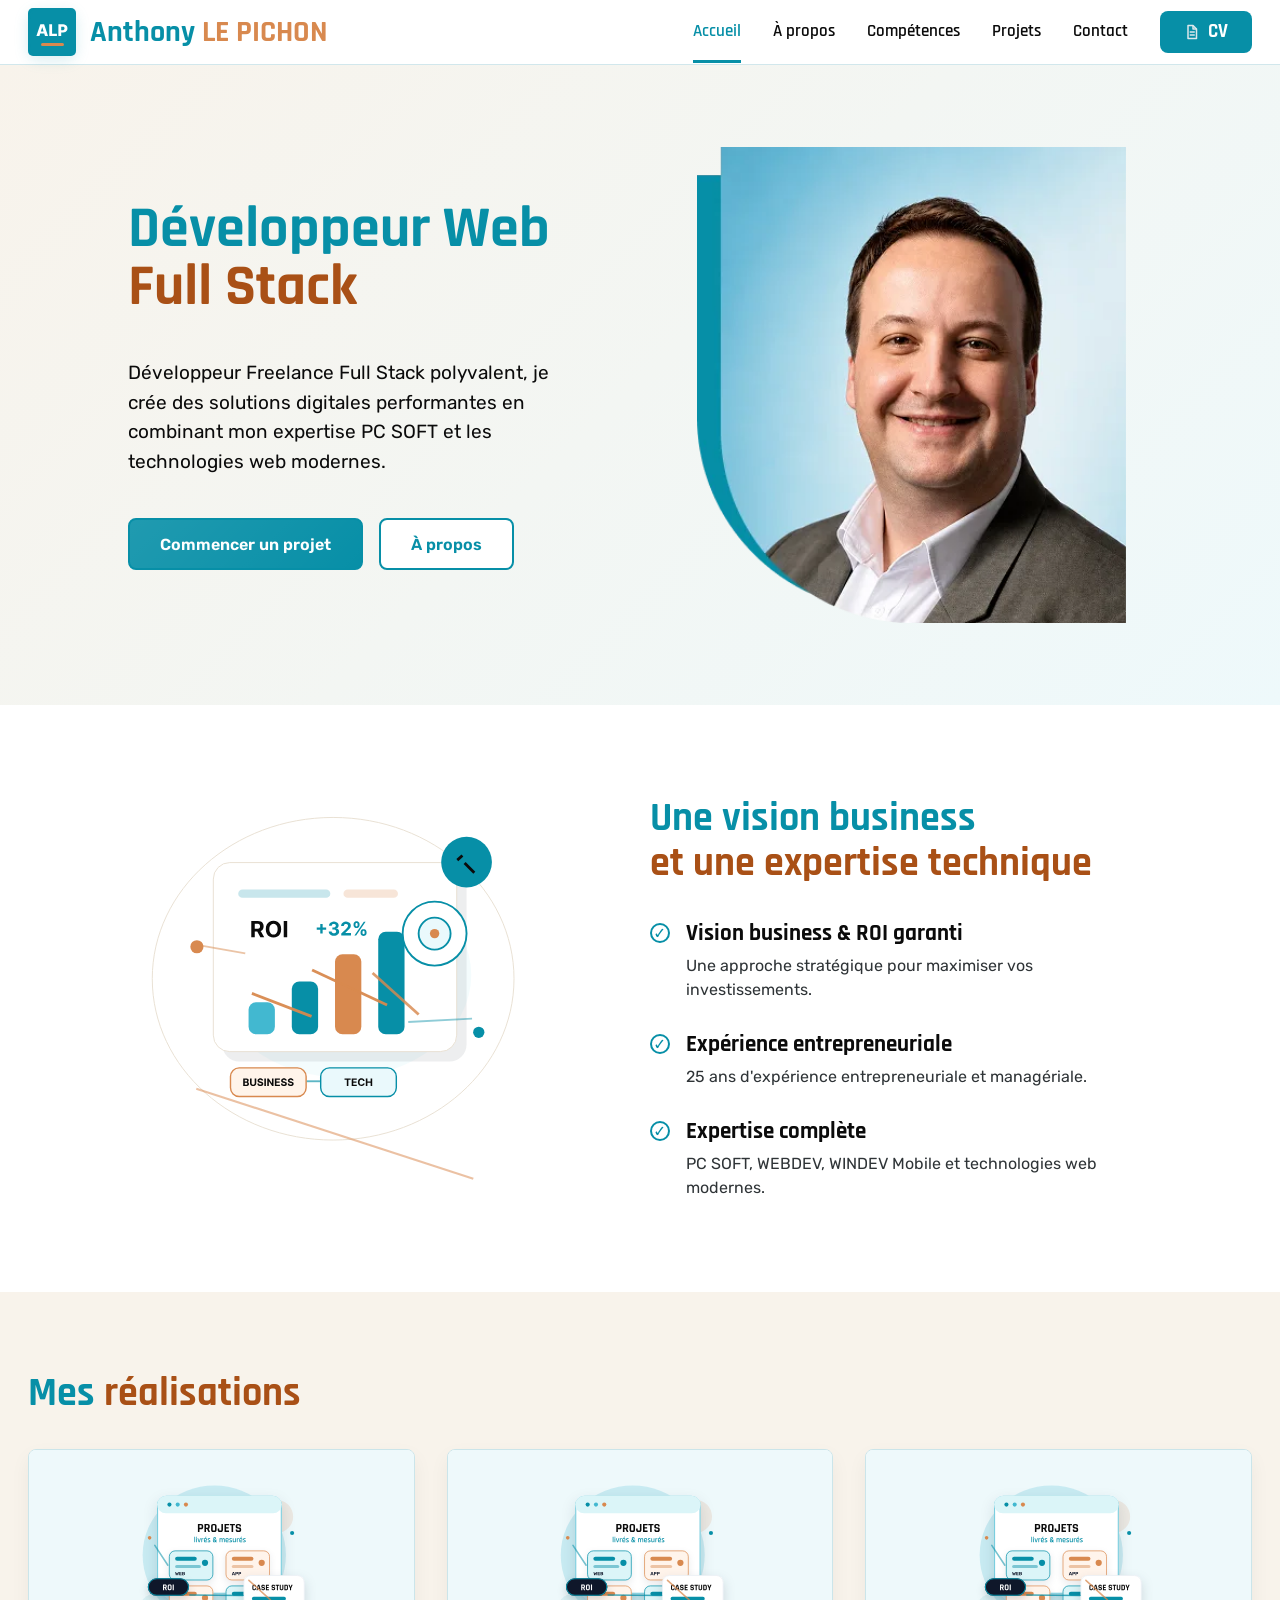
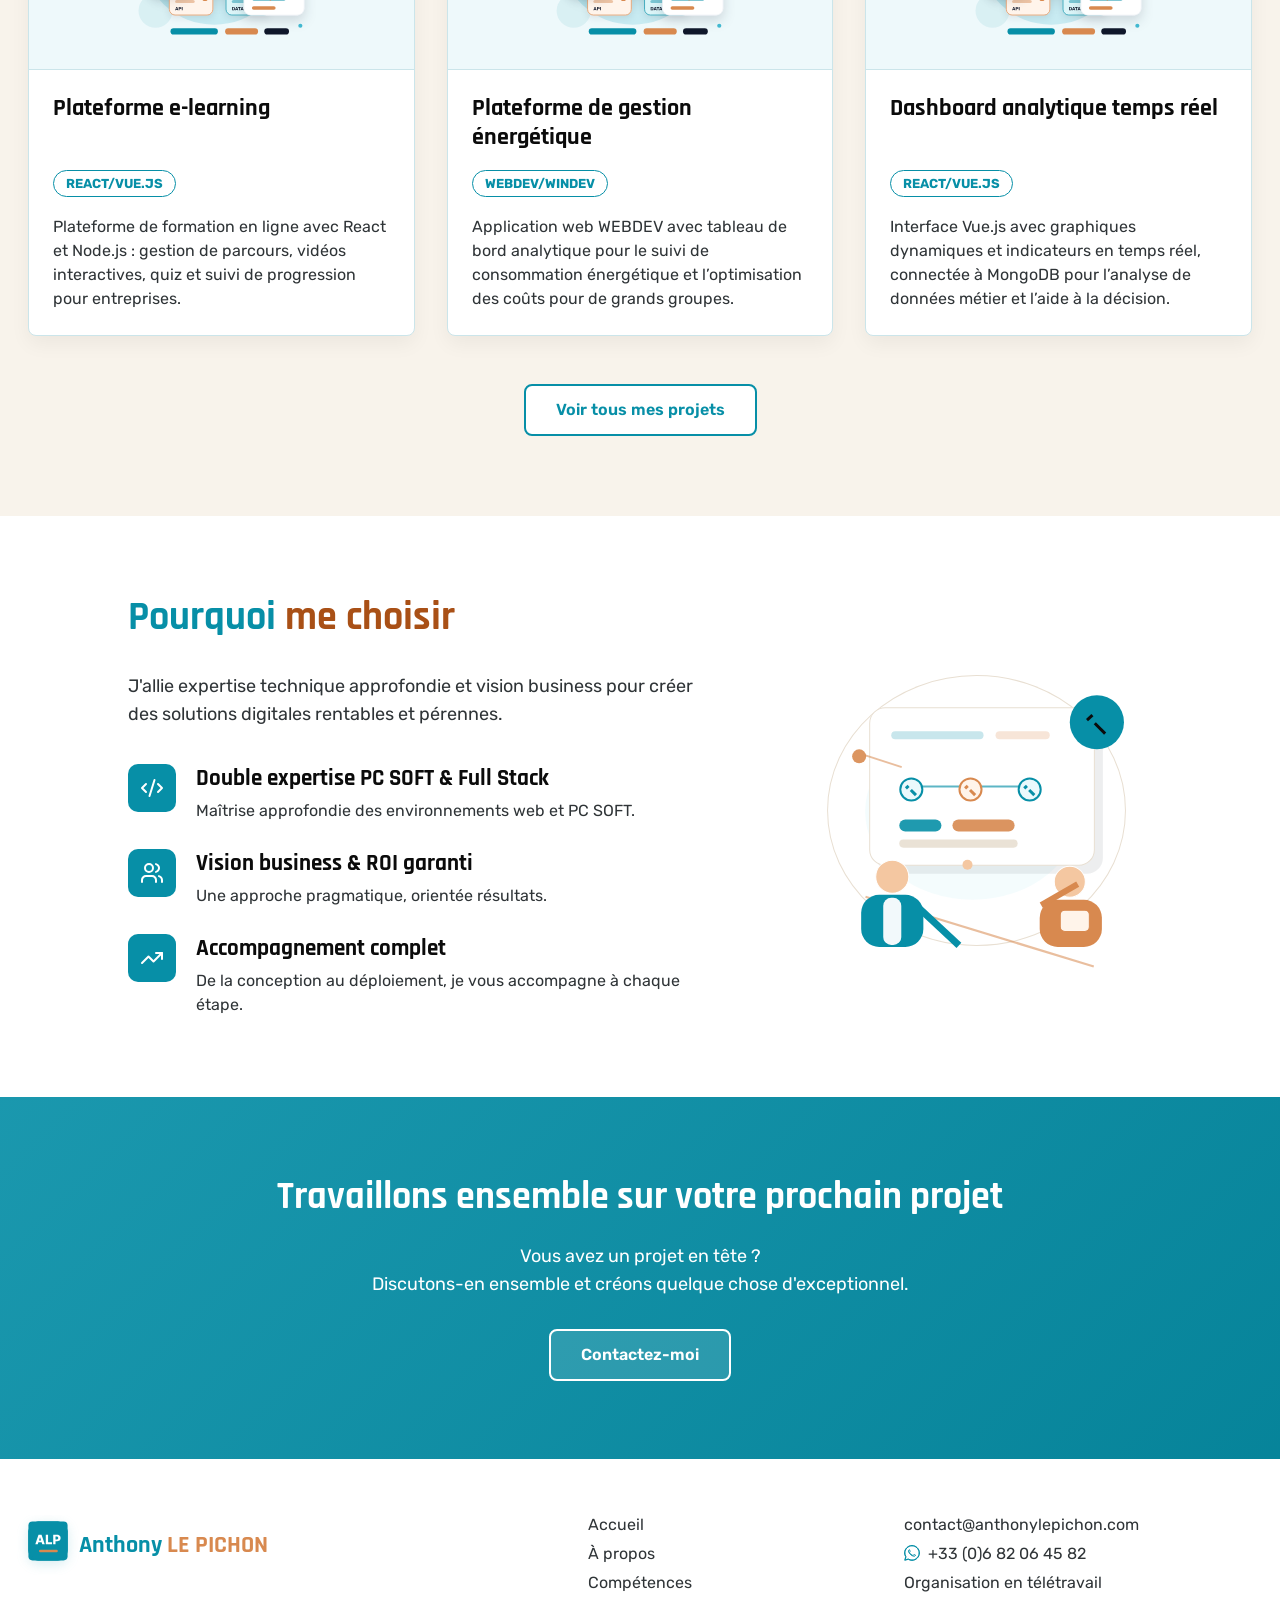
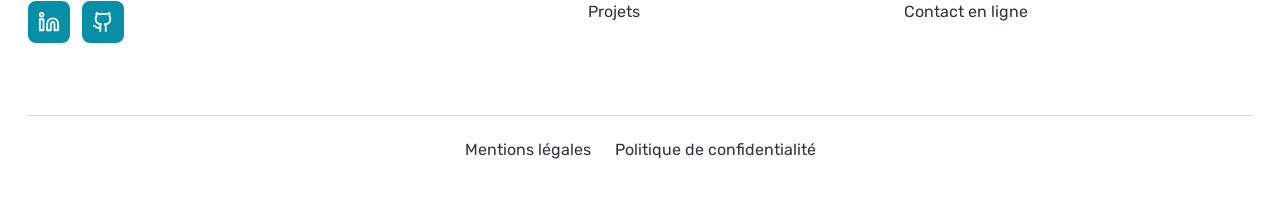
==== commit df188ac9: "Retirer les animations d’apparition des sections" ====
--- a/index.html
+++ b/index.html
@@ -324,6 +324,5 @@
     <!-- Le script est placé à la fin pour que le HTML soit chargé avant son exécution. -->
     <script src="js/header.js"></script>
     <script src="js/home-projects.js"></script>
-    <script src="js/animations.js"></script>
 </body>
 </html>
--- a/css/style.css
+++ b/css/style.css
@@ -1 +1,2789 @@
-@font-face{font-family:"Inter";font-style:normal;font-weight:400;font-display:swap;src:url("../assets/fonts/inter/inter-latin.woff2") format("woff2")}@font-face{font-family:"Inter";font-style:normal;font-weight:500;font-display:swap;src:url("../assets/fonts/inter/inter-latin.woff2") format("woff2")}@font-face{font-family:"Inter";font-style:normal;font-weight:600;font-display:swap;src:url("../assets/fonts/inter/inter-latin.woff2") format("woff2")}@font-face{font-family:"Inter";font-style:normal;font-weight:700;font-display:swap;src:url("../assets/fonts/inter/inter-latin.woff2") format("woff2")}@font-face{font-family:"Rajdhani";font-style:normal;font-weight:400;font-display:swap;src:url("../assets/fonts/rajdhani/rajdhani-regular-400.woff2") format("woff2")}@font-face{font-family:"Rajdhani";font-style:normal;font-weight:500;font-display:swap;src:url("../assets/fonts/rajdhani/rajdhani-medium-500.woff2") format("woff2")}@font-face{font-family:"Rajdhani";font-style:normal;font-weight:600;font-display:swap;src:url("../assets/fonts/rajdhani/rajdhani-semibold-600.woff2") format("woff2")}@font-face{font-family:"Rajdhani";font-style:normal;font-weight:700;font-display:swap;src:url("../assets/fonts/rajdhani/rajdhani-bold-700.woff2") format("woff2")}@font-face{font-family:"Rubik";font-style:normal;font-weight:400;font-display:swap;src:url("../assets/fonts/rubik/rubik-latin.woff2") format("woff2")}@font-face{font-family:"Rubik";font-style:normal;font-weight:500;font-display:swap;src:url("../assets/fonts/rubik/rubik-latin.woff2") format("woff2")}@font-face{font-family:"Rubik";font-style:normal;font-weight:600;font-display:swap;src:url("../assets/fonts/rubik/rubik-latin.woff2") format("woff2")}@font-face{font-family:"Rubik";font-style:normal;font-weight:700;font-display:swap;src:url("../assets/fonts/rubik/rubik-latin.woff2") format("woff2")}*,*::before,*::after{box-sizing:border-box}html{scroll-behavior:smooth}@media(prefers-reduced-motion: reduce){html{scroll-behavior:auto}}body{margin:0;color:#2f3437;font-family:"Rubik",Arial,sans-serif}.visually-hidden{position:absolute;width:1px;height:1px;padding:0;margin:-1px;overflow:hidden;clip:rect(0, 0, 0, 0);white-space:nowrap;border:0}@media(prefers-reduced-motion: no-preference){.motion-reveal--visible{animation:section-reveal .55s ease-out both}.button,.project-card,.projects-card,.skill-card,.timeline-card,.contact-card{transition:transform .2s ease,box-shadow .2s ease}.button:hover,.project-card:hover,.projects-card:hover,.skill-card:hover,.timeline-card:hover,.contact-card:hover{transform:translateY(-4px);box-shadow:0 10px 22px rgba(11,11,11,.12)}}@keyframes section-reveal{from{opacity:0;transform:translateY(18px)}to{opacity:1;transform:translateY(0)}}.skip-link{position:absolute;top:8px;left:24px;z-index:100;padding:12px 16px;color:#fff;font-weight:600;text-decoration:none;background-color:#0b0b0b;border-radius:4px;transform:translateY(-150%)}.skip-link:focus{transform:translateY(0);outline:3px solid #0b0b0b;outline-offset:3px}.site-header{position:sticky;top:0;z-index:20;background-color:#fff;border-bottom:1px solid #d1e7ec}.site-header__inner{display:flex;align-items:center;width:calc(100% - 48px);max-width:1224px;min-height:64px;margin:0 auto}.site-header__brand{display:flex;align-items:center;height:64px;color:#078fa7;font-family:"Rajdhani",Arial,sans-serif;font-size:30px;font-weight:700;line-height:45px;letter-spacing:0;text-decoration:none;white-space:nowrap}.site-header__logo{display:block;width:76px;height:74px;margin-left:-14px;transform:translateY(5px)}.site-header__surname{color:#d8894f}.site-header__menu-button{display:none;width:40px;height:40px;padding:10px;margin-left:auto;background-color:rgba(0,0,0,0);border:0;cursor:pointer}.site-header__menu-line{display:block;width:20px;height:3px;margin:3px 0;background-color:#078fa7;border-radius:2px;transition:transform .2s ease,opacity .2s ease}.site-header__menu-button.is-open .site-header__menu-line:first-of-type{transform:translateY(6px) rotate(45deg)}.site-header__menu-button.is-open .site-header__menu-line:nth-of-type(2){opacity:0}.site-header__menu-button.is-open .site-header__menu-line:last-of-type{transform:translateY(-6px) rotate(-45deg)}.site-navigation{margin-left:auto}.site-navigation__list{display:flex;align-items:center;gap:32px;padding:0;margin:0;list-style:none}.site-navigation__link{display:block;padding:19px 0 17px;color:#0b0b0b;font-family:"Rajdhani",Arial,sans-serif;font-size:17px;font-weight:600;line-height:1.4;text-decoration:none;border-bottom:3px solid rgba(0,0,0,0)}.site-navigation__link:hover,.site-navigation__link:focus-visible,.site-navigation__link[aria-current=page]{color:#078fa7;border-bottom-color:#078fa7}.site-navigation__cv{display:inline-flex;align-items:center;justify-content:center;gap:8px;min-width:92px;min-height:42px;padding:8px 18px;color:#fff;font-family:"Rajdhani",Arial,sans-serif;font-size:19px;font-weight:700;line-height:1.2;text-decoration:none;background-color:#078fa7;border-radius:8px}.site-navigation__cv img{display:block;width:16px;height:16px}.site-navigation__cv:hover,.site-navigation__cv:focus-visible{background-color:#0b0b0b}.site-header__brand:focus-visible,.site-header__menu-button:focus-visible,.site-navigation__link:focus-visible,.site-navigation__cv:focus-visible{outline:3px solid #078fa7;outline-offset:3px}@media screen and (max-width: 1023px){.site-header__inner{width:100%;min-height:72px;padding:0 40px}.site-header__brand{font-size:20px;line-height:30px}.site-header__logo{width:54px;height:53px;margin-left:-10px;transform:translateY(4px)}.site-header__menu-button{display:block}.site-navigation{position:absolute;top:100%;right:0;left:0;display:none;margin-left:0;background-color:#fff;border-top:1px solid #d1e7ec;border-bottom:1px solid #d1e7ec;box-shadow:0 8px 18px rgba(11,11,11,.08)}.site-navigation.is-open{display:block}.site-navigation__list{display:block;padding:12px 40px 20px}.site-navigation__link{padding:12px 0;font-size:18px;border-bottom:0}.site-navigation__link:hover,.site-navigation__link:focus-visible,.site-navigation__link[aria-current=page]{border-bottom-color:rgba(0,0,0,0)}.site-navigation__cv{width:100%;margin-top:12px}}@media screen and (max-width: 480px){.site-header__inner{min-height:64px;padding:0 24px}.site-header__brand{font-size:18px;line-height:27px}.site-navigation__list{padding-right:24px;padding-left:24px}}@media(prefers-reduced-motion: reduce){.site-header__menu-line{transition:none}}.home-container{width:calc(100% - 48px);max-width:1224px;margin:0 auto}.text-accent{color:#a95016}.section-title{margin:0 0 32px;color:#078fa7;font-family:"Rajdhani",Arial,sans-serif;font-size:40px;font-weight:700;line-height:1.12}.section-title span{display:block}.section-title--inline span{display:inline}.home-section{padding:80px 0}.button{display:inline-flex;align-items:center;justify-content:center;min-height:52px;padding:12px 30px;color:#078fa7;font-weight:600;text-align:center;text-decoration:none;border:2px solid #078fa7;border-radius:8px}.button--primary{color:#fff;background-color:#078fa7}.button--secondary{background-color:#fff}.button--light{color:#fff;background-color:rgba(255,255,255,.12);border-color:#fff}.button:hover,.button:focus-visible{color:#fff;background-color:#0b0b0b;border-color:#0b0b0b}.button:focus-visible{outline:3px solid #0b0b0b;outline-offset:3px}.home-hero{padding:82px 0;background-color:#f8f3eb}.home-hero__inner{display:grid;grid-template-columns:minmax(0, 1fr) 480px;gap:96px;align-items:center;max-width:1024px}.home-hero__title{margin:0 0 42px;color:#078fa7;font-family:"Rajdhani",Arial,sans-serif;font-size:58px;font-weight:700;line-height:1}.home-hero__title span{display:block}.home-hero__description{max-width:590px;margin:0 0 42px;color:#0b0b0b;font-size:19px;line-height:1.55}.home-hero__actions{display:flex;flex-wrap:wrap;gap:16px}.home-hero__portrait{display:flex;justify-content:center}.home-hero__portrait-image{display:block;width:430px;max-width:100%;aspect-ratio:398/441}.home-vision__inner{display:grid;grid-template-columns:430px minmax(0, 1fr);gap:92px;align-items:center;max-width:1024px}.home-vision__illustration{display:flex;justify-content:center}.home-vision__image{display:block;width:420px;max-width:100%}.benefit-list,.choice-list{padding:0;margin:0;list-style:none}.benefit-list{display:grid;gap:28px}.benefit-list__item{display:grid;grid-template-columns:22px minmax(0, 1fr);gap:14px;align-items:start}.benefit-list__check{display:block;width:20px;height:20px;padding:3px;margin-top:4px;border:2px solid #078fa7;border-radius:50%}.benefit-list h3,.choice-list h3,.project-card h3{margin:0;color:#0b0b0b;font-family:"Rajdhani",Arial,sans-serif;font-weight:700}.benefit-list h3{font-size:23px}.benefit-list p,.choice-list p{margin:6px 0 0;line-height:1.5}.home-projects{background-color:#f8f3eb}.project-grid{display:grid;grid-template-columns:repeat(3, minmax(0, 1fr));gap:32px}.project-grid__status{grid-column:1/-1;margin:0;text-align:center}.project-card{overflow:hidden;background-color:#fff;border:1px solid #cbe5ea;border-radius:8px;box-shadow:0 8px 20px rgba(11,11,11,.05)}.project-card__image{display:block;width:100%;height:220px;padding:18px;object-fit:contain;background-color:#eef9fb;border-bottom:1px solid #cbe5ea}.project-card__content{padding:24px}.project-card h3{min-height:58px;font-size:24px;line-height:1.2}.project-card__category{display:inline-block;padding:5px 12px;margin:18px 0;color:#078fa7;font-size:13px;font-weight:700;text-transform:uppercase;border:1px solid #078fa7;border-radius:20px}.project-card__description{margin:0;line-height:1.5}.home-projects__action{margin-top:48px;text-align:center}.home-choice__inner{display:grid;grid-template-columns:minmax(0, 1fr) 360px;gap:80px;align-items:center;max-width:1024px}.home-choice__introduction{max-width:700px;margin:0 0 36px;font-size:18px;line-height:1.55}.choice-list{display:grid;gap:26px}.choice-list__item{display:grid;grid-template-columns:50px minmax(0, 1fr);gap:18px;align-items:start}.choice-list__icon{display:block;width:48px;height:48px;padding:12px;background-color:#078fa7;border-radius:10px}.choice-list h3{font-size:23px}.home-choice__illustration{display:flex;justify-content:center}.home-choice__image{display:block;width:330px;max-width:100%}.home-contact{padding:78px 0;color:#fff;text-align:center;background-color:#078fa7}.home-contact__inner{max-width:850px}.home-contact h2{margin:0 0 22px;font-family:"Rajdhani",Arial,sans-serif;font-size:38px;line-height:1.2}.home-contact p{margin:0 0 30px;font-size:18px;line-height:1.55}.site-footer{padding:56px 0;background-color:#fff}.site-footer__inner{display:grid;grid-template-columns:1.4fr .7fr 1fr;gap:72px;align-items:start}.site-footer__brand{display:inline-flex;align-items:center;color:#078fa7;font-family:"Rajdhani",Arial,sans-serif;font-size:24px;font-weight:700;line-height:32px;letter-spacing:0;text-decoration:none}.site-footer__logo{display:block;width:62px;margin-left:-11px}.site-footer__surname{color:#d8894f}.site-footer__socials,.site-footer__navigation ul,.site-footer__legal ul{padding:0;margin:0;list-style:none}.site-footer__socials{display:flex;gap:12px;margin-top:22px}.site-footer__socials a{display:flex;align-items:center;justify-content:center;width:42px;height:42px;background-color:#078fa7;border-radius:8px}.site-footer__socials img{display:block;width:22px;height:22px}.site-footer__navigation li+li{margin-top:10px}.site-footer__legal{grid-column:1/-1}.site-footer__legal ul{display:flex;flex-wrap:wrap;justify-content:center;gap:10px 24px;padding-top:24px;border-top:1px solid #cfd8dc}.site-footer__navigation a,.site-footer__contact a,.site-footer__legal a{color:#2f3437;text-decoration:none}.site-footer__navigation a:hover,.site-footer__navigation a:focus-visible,.site-footer__contact a:hover,.site-footer__contact a:focus-visible,.site-footer__legal a:hover,.site-footer__legal a:focus-visible{color:#078fa7;text-decoration:underline}.site-footer__contact{display:grid;grid-column:3;grid-row:1;gap:10px;font-style:normal}.site-footer__contact-link{display:flex;align-items:center;gap:8px}.site-footer__contact-link img{display:block;width:16px;height:16px;flex-shrink:0}.site-footer__contact p{margin:0}.site-footer a:focus-visible{outline:3px solid #078fa7;outline-offset:3px}@media screen and (max-width: 1023px){.home-container{width:calc(100% - 80px)}.home-section{padding:68px 0}.home-hero{padding:72px 0}.home-hero__inner{grid-template-columns:minmax(0, 1fr) 288px;gap:48px}.home-hero__title{margin-bottom:24px;font-size:42px}.home-hero__description{margin-bottom:24px;font-size:16px}.home-hero__portrait-image{width:288px}.section-title{font-size:30px}.home-vision__inner{grid-template-columns:250px minmax(0, 1fr);gap:54px}.home-vision__image{width:250px}.benefit-list h3,.choice-list h3{font-size:20px}.project-grid{grid-template-columns:repeat(2, minmax(0, 1fr));gap:28px}.home-choice__inner{grid-template-columns:minmax(0, 1fr) 260px;gap:50px}.choice-list__item{display:block}.choice-list__icon{display:none}.site-footer__inner{grid-template-columns:1.2fr .7fr 1.2fr;gap:40px}.site-footer__brand{font-size:20px;line-height:27px}}@media screen and (max-width: 600px){.home-container{width:calc(100% - 48px)}.home-section{padding:58px 0}.home-hero{padding:46px 0 40px}.home-hero__inner,.home-vision__inner,.home-choice__inner{grid-template-columns:1fr}.home-hero__inner{gap:46px}.home-hero__title{margin-bottom:24px;font-size:36px}.home-hero__description{font-size:16px}.home-hero__actions{flex-wrap:nowrap}.button{min-height:48px;padding:10px 22px}.home-hero__portrait-image{width:260px}.section-title{margin-bottom:28px;font-size:31px}.home-vision__inner{gap:44px}.home-vision__image{width:250px}.benefit-list{gap:26px}.benefit-list h3,.choice-list h3{font-size:20px}.project-grid{grid-template-columns:1fr;gap:28px}.project-card__image{height:210px}.project-card h3{min-height:0;font-size:22px}.home-choice__inner{gap:48px}.home-choice__introduction{font-size:16px}.home-choice__image{width:270px}.home-contact{padding:58px 0}.home-contact h2{font-size:29px}.home-contact p{font-size:16px}.site-footer{padding:42px 0}.site-footer__inner{grid-template-columns:minmax(0, 1fr) minmax(0, 1.4fr);gap:36px 24px}.site-footer__identity{grid-column:1/-1}.site-footer__contact{grid-column:2;grid-row:2}.site-footer__legal ul{display:grid;gap:10px;justify-items:center}.site-footer__brand{font-size:18px;line-height:24px}.site-footer__contact a{overflow-wrap:anywhere}}.about-container{width:calc(100% - 48px);max-width:1024px;margin:0 auto}.about-hero{padding:78px 0;background-color:#f8f3eb}.about-hero__inner{display:grid;grid-template-columns:minmax(0, 1fr) 420px;gap:92px;align-items:center}.about-hero__title{margin:0 0 32px;color:#078fa7;font-family:"Rajdhani",Arial,sans-serif;font-size:50px;font-weight:700;line-height:1.05}.about-hero__title span{display:block}.about-hero__title-accent{color:#d8894f;font-size:58px}.about-hero__description{max-width:530px;margin:0 0 34px;color:#0b0b0b;font-size:18px;line-height:1.55}.about-hero__cv{gap:10px}.about-hero__cv img{display:block;width:20px;height:20px}.about-hero__illustration{display:flex;justify-content:center}.about-hero__image{display:block;width:410px;max-width:100%}.about-timeline{padding:64px 0 96px}.timeline-filters{display:flex;flex-wrap:wrap;gap:14px;margin-bottom:52px}.timeline-filters__button{min-height:42px;padding:9px 22px;color:#078fa7;font:inherit;font-weight:600;cursor:pointer;background-color:#fff;border:2px solid #078fa7;border-radius:6px}.timeline-filters__button:hover,.timeline-filters__button.is-active{color:#fff;background-color:#078fa7}.timeline-filters__button:focus-visible{outline:3px solid #0b0b0b;outline-offset:3px}.timeline-status{margin:0 0 28px;color:#0b0b0b;text-align:center}.timeline-list{position:relative;padding:0;margin:0;list-style:none}.timeline-list::before{position:absolute;top:0;bottom:0;left:50%;width:3px;content:"";background-color:#078fa7;transform:translateX(-50%)}.timeline-entry{position:relative;display:grid;grid-template-columns:minmax(0, 1fr) 116px minmax(0, 1fr);align-items:center;min-height:236px}.timeline-entry[hidden]{display:none}.timeline-entry::before{position:absolute;z-index:2;top:50%;left:50%;width:16px;height:16px;content:"";background-color:#fff;border:4px solid #078fa7;border-radius:50%;transform:translate(-50%, -50%)}.timeline-entry__date{z-index:3;grid-column:2;justify-self:center;min-width:94px;padding:8px 12px;color:#fff;font-size:14px;font-weight:700;text-align:center;border-radius:20px}.timeline-entry--training .timeline-entry__date{background-color:#078fa7}.timeline-entry--experience .timeline-entry__date{background-color:#d8894f}.timeline-card{padding:25px 28px;border:1px solid;border-radius:8px;box-shadow:0 7px 18px rgba(11,11,11,.06)}.timeline-entry--left .timeline-card{grid-column:1;grid-row:1}.timeline-entry--right .timeline-card{grid-column:3;grid-row:1}.timeline-entry--training .timeline-card{background-color:#eef9fb;border-color:#b9e1e8}.timeline-entry--experience .timeline-card{background-color:#fff5eb;border-color:#f1d0b5}.timeline-card h3{margin:0 0 8px;color:#0b0b0b;font-family:"Rajdhani",Arial,sans-serif;font-size:23px;line-height:1.2}.timeline-card p{margin:0;line-height:1.5}.timeline-card__organization{margin-bottom:14px !important;color:#078fa7;font-weight:600}.timeline-entry--experience .timeline-card__organization{color:#d8894f}@media screen and (max-width: 1023px){.about-container{width:calc(100% - 80px)}.about-hero{padding:66px 0}.about-hero__inner{grid-template-columns:minmax(0, 1fr) 280px;gap:48px}.about-hero__title{margin-bottom:24px;font-size:40px}.about-hero__title-accent{font-size:46px}.about-hero__description{margin-bottom:26px;font-size:16px}.about-hero__image{width:280px}.about-timeline{padding:58px 0 80px}.timeline-filters{display:none}.timeline-entry{grid-template-columns:minmax(0, 1fr) 84px minmax(0, 1fr);min-height:250px}.timeline-entry__date{min-width:80px;padding:7px 8px;font-size:12px}.timeline-card{padding:20px}.timeline-card h3{font-size:20px}.timeline-card p{font-size:14px}}@media screen and (max-width: 600px){.about-container{width:calc(100% - 48px)}.about-hero{padding:44px 0 38px}.about-hero__inner{grid-template-columns:1fr;gap:40px}.about-hero__title{font-size:36px}.about-hero__title-accent{font-size:41px}.about-hero__description{font-size:16px}.about-hero__cv{width:100%}.about-hero__image{width:255px}.about-timeline{padding:50px 0 66px}.timeline-list{padding-left:24px}.timeline-list::before{left:6px;transform:none}.timeline-entry{display:block;min-height:0;margin-bottom:28px}.timeline-entry::before{top:18px;left:-18px;transform:translate(-50%, -50%)}.timeline-entry__date{position:relative;display:inline-block;min-width:94px;margin:0 0 -12px 16px;font-size:13px}.timeline-card{padding:28px 18px 20px}.timeline-card h3{font-size:20px}.timeline-card p{font-size:14px}}.skills-container{width:calc(100% - 48px);max-width:1224px;margin:0 auto}.skills-hero{padding:78px 0;background-color:#f8f3eb}.skills-hero__inner{display:grid;grid-template-columns:minmax(0, 1fr) 420px;gap:92px;align-items:center;max-width:1024px}.skills-hero__title{margin:0 0 32px;color:#078fa7;font-family:"Rajdhani",Arial,sans-serif;font-size:50px;font-weight:700;line-height:1.05}.skills-hero__title span{display:block}.skills-hero__title-accent{color:#a95016;font-size:58px}.skills-hero__description{max-width:560px;margin:0;color:#0b0b0b;font-size:18px;line-height:1.55}.skills-hero__illustration{display:flex;justify-content:center}.skills-hero__image{display:block;width:400px;max-width:100%}.skills-status{width:calc(100% - 48px);max-width:900px;padding:56px 0;margin:0 auto;text-align:center}.skills-status:empty{display:none}.skills-category{padding:54px 0 58px;background-color:#fff}.skills-category:nth-child(even){background-color:#f8f3eb}.skills-category__title{margin:0 0 42px;color:#078fa7;font-family:"Rajdhani",Arial,sans-serif;font-size:34px;font-weight:700;line-height:1.2;text-align:center}.skills-category__title-accent{color:#a95016}.skills-grid{display:grid;grid-template-columns:repeat(4, minmax(0, 1fr));gap:26px 28px;padding:0;margin:0;list-style:none}.skill-card{position:relative;display:grid;grid-template-columns:58px minmax(0, 1fr) 54px;gap:14px;align-items:center;min-height:88px;padding:12px 14px;background-color:#fff;border:1px solid #d5e7eb;border-radius:8px;box-shadow:0 7px 16px rgba(11,11,11,.07)}.skill-card__highlight{position:absolute;top:-10px;left:-10px;display:flex;align-items:center;justify-content:center;width:24px;height:24px;color:#0b0b0b;font-size:17px;line-height:1;background-color:#f6c900;border:1px solid #d6aa00;border-radius:50%}.skill-card__icon-background{display:flex;align-items:center;justify-content:center;width:58px;height:58px;background-color:#eef5f7;border-radius:8px}.skill-card__icon{display:block;width:40px;height:40px;object-fit:contain}.skill-card__name{margin:0;color:#0b0b0b;font-family:"Rajdhani",Arial,sans-serif;font-size:17px;font-weight:700;line-height:1.2;text-transform:uppercase}.skill-card__level{position:relative;display:flex;align-items:center;justify-content:center;width:52px;height:52px;color:#075f70;font-size:12px;font-weight:700;background:conic-gradient(#16b995 0deg, #e8f4f7 0deg);border-radius:50%}.skill-card__level::before{position:absolute;width:42px;height:42px;content:"";background-color:#fff;border-radius:50%}.skill-card__level-value{position:relative;z-index:1}.skill-card__level--0{background:conic-gradient(#e8f4f7 0deg 360deg)}.skill-card__level--50{background:conic-gradient(#16b995 0deg 180deg, #e8f4f7 180deg 360deg)}.skill-card__level--55{background:conic-gradient(#16b995 0deg 198deg, #e8f4f7 198deg 360deg)}.skill-card__level--65{background:conic-gradient(#16b995 0deg 234deg, #e8f4f7 234deg 360deg)}.skill-card__level--70{background:conic-gradient(#9b51e0 0deg 252deg, #e8f4f7 252deg 360deg)}.skill-card__level--75{background:conic-gradient(#9b51e0 0deg 270deg, #e8f4f7 270deg 360deg)}.skill-card__level--80{background:conic-gradient(#9b51e0 0deg 288deg, #e8f4f7 288deg 360deg)}.skill-card__level--unknown{color:#2f3437;background:conic-gradient(#e8f4f7 0deg 360deg)}@media screen and (max-width: 1023px){.skills-container{width:calc(100% - 80px)}.skills-hero{padding:66px 0}.skills-hero__inner{grid-template-columns:minmax(0, 1fr) 280px;gap:48px}.skills-hero__title{margin-bottom:24px;font-size:40px}.skills-hero__title-accent{font-size:46px}.skills-hero__description{font-size:16px}.skills-hero__image{width:280px}.skills-category{padding:46px 0 50px}.skills-category__title{margin-bottom:34px;font-size:29px}.skills-grid{grid-template-columns:repeat(2, minmax(0, 1fr));gap:24px}}@media screen and (max-width: 600px){.skills-container{width:calc(100% - 48px)}.skills-hero{padding:44px 0 38px}.skills-hero__inner{grid-template-columns:1fr;gap:36px}.skills-hero__title{font-size:36px}.skills-hero__title-accent{font-size:41px}.skills-hero__description{font-size:16px}.skills-hero__image{width:245px}.skills-category{padding:38px 0 42px}.skills-category__title{margin-bottom:30px;font-size:24px}.skills-grid{grid-template-columns:1fr;gap:20px}.skill-card{grid-template-columns:54px minmax(0, 1fr) 50px;min-height:80px;padding:11px 12px}.skill-card__icon-background{width:54px;height:54px}.skill-card__icon{width:38px;height:38px}.skill-card__level{width:48px;height:48px;font-size:11px}.skill-card__level::before{width:38px;height:38px}}.contact-container{width:calc(100% - 48px);max-width:1224px;margin:0 auto}.contact-hero{padding:78px 0;background-color:#f8f3eb}.contact-hero__inner{display:grid;grid-template-columns:minmax(0, 1fr) 400px;gap:92px;align-items:center;max-width:1024px}.contact-hero__title{margin:0 0 32px;color:#078fa7;font-family:"Rajdhani",Arial,sans-serif;font-size:50px;font-weight:700;line-height:1.05}.contact-hero__title span{display:block}.contact-hero__title-accent{color:#d8894f;font-size:58px}.contact-hero__description{max-width:590px;margin:0;color:#0b0b0b;font-size:18px;line-height:1.55}.contact-hero__illustration{display:flex;justify-content:center}.contact-hero__image{display:block;width:370px;max-width:100%}.contact-content{padding:86px 0 96px}.contact-content__layout{display:grid;grid-template-columns:minmax(0, 2.15fr) minmax(280px, 1fr);gap:54px;align-items:start}.contact-form,.contact-card{background-color:#fff;border:1px solid #cbe5ea;border-radius:8px;box-shadow:0 8px 18px rgba(11,11,11,.06)}.contact-form{padding:34px 32px 38px}.contact-form__title{margin:0 0 8px;color:#078fa7;font-family:"Rajdhani",Arial,sans-serif;font-size:38px;font-weight:700;line-height:1.15}.contact-form__title span{color:#d8894f}.contact-form__required{margin:0 0 26px;color:#2f3437;font-size:13px}.contact-form__fields{display:grid;grid-template-columns:repeat(2, minmax(0, 1fr));gap:22px 24px}.contact-field{display:flex;flex-direction:column;gap:8px}.contact-field--full{grid-column:1/-1}.contact-field label{color:#0b0b0b;font-weight:600}.contact-field__optional{display:block;margin-top:5px;color:#2f3437;font-size:13px;font-weight:400}.contact-field input,.contact-field select,.contact-field textarea{width:100%;color:#0b0b0b;font:inherit;background-color:#fff;border:1px solid #cbe5ea;border-radius:7px}.contact-field input,.contact-field select{min-height:52px;padding:11px 14px}.contact-field select{cursor:pointer}.contact-field textarea{min-height:178px;padding:15px 14px;resize:vertical}.contact-field input::placeholder,.contact-field textarea::placeholder{color:#777f83;opacity:1}.contact-field input:focus-visible,.contact-field select:focus-visible,.contact-field textarea:focus-visible{outline:3px solid #078fa7;outline-offset:2px;border-color:#078fa7}.contact-form__privacy{margin:-6px 0 0;color:#2f3437;font-size:13px;line-height:1.45}.contact-form__privacy a{color:#078fa7}.contact-form__privacy a:focus-visible{outline:3px solid #078fa7;outline-offset:3px}.contact-form__submit{min-height:54px;padding:12px 24px;color:#fff;font:inherit;font-weight:700;cursor:pointer;background-color:#078fa7;border:2px solid #078fa7;border-radius:7px;box-shadow:0 6px 12px rgba(7,143,167,.18)}.contact-form__submit:hover,.contact-form__submit:focus-visible{color:#fff;background-color:#0b0b0b;border-color:#0b0b0b}.contact-form__submit:focus-visible{outline:3px solid #0b0b0b;outline-offset:3px}.contact-sidebar{display:grid;gap:24px}.contact-card{padding:30px 28px}.contact-card h2{margin:0 0 25px;color:#0b0b0b;font-family:"Rajdhani",Arial,sans-serif;font-size:25px;font-weight:700;line-height:1.15}.contact-information,.contact-benefits{padding:0;margin:0;list-style:none}.contact-information{display:grid;gap:20px}.contact-information li{display:grid;grid-template-columns:48px minmax(0, 1fr);gap:14px;align-items:center}.contact-information li>span:last-child{display:grid;gap:4px}.contact-information__icon{display:flex;align-items:center;justify-content:center;width:48px;height:48px;background-color:#078fa7;border-radius:8px}.contact-information__icon img{display:block;width:22px;height:22px}.contact-information strong{font-size:14px}.contact-information a{color:#2f3437;overflow-wrap:anywhere;text-decoration:none}.contact-information a:hover,.contact-information a:focus-visible{color:#078fa7;text-decoration:underline}.contact-card__link{display:flex;align-items:center;justify-content:center;min-height:48px;margin-top:26px;color:#078fa7;font-weight:700;text-decoration:none;border:2px solid #078fa7;border-radius:7px}.contact-card__link--primary{gap:8px;color:#fff;background-color:#078fa7}.contact-card__whatsapp-icon{display:block;width:18px;height:18px;filter:brightness(0) invert(1)}.contact-card__link:hover,.contact-card__link:focus-visible{color:#fff;background-color:#0b0b0b;border-color:#0b0b0b}.contact-card__link:focus-visible,.contact-information a:focus-visible{outline:3px solid #0b0b0b;outline-offset:3px}.contact-benefits{display:grid;gap:13px}.contact-benefits li{display:grid;grid-template-columns:18px minmax(0, 1fr);gap:8px;line-height:1.35}.contact-benefits li span{color:#078fa7;font-weight:700}.contact-location{padding:80px 0 96px;background-color:#f8f3eb}.contact-location__inner{text-align:center}.contact-location h2{margin:0 0 14px;color:#078fa7;font-family:"Rajdhani",Arial,sans-serif;font-size:38px;font-weight:700;line-height:1.1}.contact-location h2 span{color:#d8894f}.contact-location__profession{margin:0 0 48px;color:#0b0b0b;font-family:"Rajdhani",Arial,sans-serif;font-size:24px;font-weight:700}.contact-map{display:block;width:100%;height:480px;object-fit:cover;border:1px solid #cbe5ea;border-radius:8px;box-shadow:0 8px 20px rgba(11,11,11,.05)}@media screen and (max-width: 1023px){.contact-container{width:calc(100% - 80px)}.contact-hero{padding:62px 0}.contact-hero__inner{grid-template-columns:minmax(0, 1fr) 260px;gap:44px}.contact-hero__title{margin-bottom:24px;font-size:40px}.contact-hero__title-accent{font-size:46px}.contact-hero__description{font-size:16px}.contact-hero__image{width:260px}.contact-content{padding:50px 0 60px}.contact-content__layout{grid-template-columns:1fr;gap:32px}.contact-form{padding:28px 24px 34px}.contact-form__title{font-size:32px;text-align:center}.contact-form__submit{justify-self:center;min-width:190px}.contact-sidebar{grid-template-columns:repeat(2, minmax(0, 1fr));align-items:start}.contact-card{padding:24px 22px}.contact-information li{display:block}.contact-information__icon,.contact-card__link{display:none}.contact-card__link--primary{display:flex}.contact-location{padding:58px 0 68px}.contact-location h2{font-size:32px}.contact-location__profession{margin-bottom:34px;font-size:20px}.contact-map{height:265px}}@media screen and (max-width: 600px){.contact-container{width:calc(100% - 48px)}.contact-hero{padding:44px 0 40px}.contact-hero__inner{grid-template-columns:1fr;gap:34px}.contact-hero__title{margin-bottom:24px;font-size:35px}.contact-hero__title-accent{font-size:41px}.contact-hero__description{font-size:15px}.contact-hero__image{width:245px}.contact-content{padding:48px 0 58px}.contact-form{padding:24px 18px 28px}.contact-form__title{font-size:27px}.contact-form__fields{grid-template-columns:1fr;gap:20px}.contact-field--full{grid-column:auto}.contact-field input,.contact-field select{min-height:50px}.contact-field textarea{min-height:150px}.contact-form__submit{width:100%}.contact-sidebar{grid-template-columns:1fr;gap:28px}.contact-card{padding:24px 20px}.contact-card h2{font-size:23px}.contact-location{padding:50px 0 58px}.contact-location h2{font-size:28px}.contact-location__profession{margin-bottom:30px;font-size:17px}.contact-map{height:225px}}.projects-container{width:calc(100% - 48px);max-width:1224px;margin:0 auto}.projects-hero{padding:78px 0;background-color:#f8f3eb}.projects-hero__inner{display:grid;grid-template-columns:minmax(0, 1fr) 400px;gap:92px;align-items:center;max-width:1024px}.projects-hero__title{margin:0 0 32px;color:#078fa7;font-family:"Rajdhani",Arial,sans-serif;font-size:50px;font-weight:700;line-height:1.05}.projects-hero__title span{display:block}.projects-hero__title-accent{color:#d8894f;font-size:58px}.projects-hero__description{max-width:570px;margin:0;color:#0b0b0b;font-size:18px;line-height:1.55}.projects-hero__github{display:inline-flex;align-items:center;justify-content:center;gap:9px;min-height:46px;padding:10px 22px;margin-top:28px;color:#fff;font-size:16px;font-weight:600;text-decoration:none;background-color:#078fa7;border:2px solid #078fa7;border-radius:8px}.projects-hero__github-icon{display:block;width:20px;height:20px}.projects-hero__github:hover,.projects-hero__github:focus-visible{background-color:#0b0b0b;border-color:#0b0b0b}.projects-hero__github:focus-visible{outline:3px solid #078fa7;outline-offset:3px}.projects-hero__illustration{display:flex;justify-content:center}.projects-hero__image{display:block;width:370px;max-width:100%}.projects-listing{padding:58px 0 96px}.projects-filters{display:flex;flex-wrap:wrap;gap:12px;margin-bottom:50px}.projects-filters:empty{display:none}.projects-filters__button{min-height:44px;padding:9px 22px;color:#078fa7;font:inherit;font-weight:600;cursor:pointer;background-color:#fff;border:2px solid #078fa7;border-radius:8px}.projects-filters__button:hover,.projects-filters__button:focus-visible,.projects-filters__button.is-active{color:#fff;background-color:#078fa7}.projects-filters__button:focus-visible{outline:3px solid #0b0b0b;outline-offset:3px}.projects-status,.projects-noscript{margin:0 0 30px;text-align:center}.projects-grid{display:grid;grid-template-columns:repeat(3, minmax(0, 1fr));gap:34px 32px}.projects-card{overflow:hidden;background-color:#fff;border:1px solid #cbe5ea;border-radius:8px;box-shadow:0 8px 20px rgba(11,11,11,.06)}.projects-card[hidden]{display:none}.projects-card__visual{position:relative}.projects-card__image{display:block;width:100%;height:220px;padding:18px;object-fit:contain;background-color:#eef9fb;border-bottom:1px solid #cbe5ea}.projects-card__featured{position:absolute;top:14px;left:14px;z-index:1;margin:0}.projects-card__featured img{display:block;width:32px;height:32px}.projects-card__content{padding:24px}.projects-card__category{display:inline-block;padding:5px 12px;margin:0 0 16px;color:#075f70;font-size:12px;font-weight:700;border:1px solid #a9dce5;border-radius:20px}.projects-card h3{min-height:52px;margin:0 0 14px;color:#0b0b0b;font-family:"Rajdhani",Arial,sans-serif;font-size:23px;font-weight:700;line-height:1.15}.projects-card__description{margin:0;line-height:1.5}.projects-contact{padding:72px 0;color:#fff;text-align:center;background-color:#078fa7}.projects-contact__inner{max-width:900px}.projects-contact h2{margin:0 0 24px;font-family:"Rajdhani",Arial,sans-serif;font-size:38px;font-weight:700}.projects-contact p{margin:0 0 28px;font-size:17px;line-height:1.55}.projects-contact__link{display:inline-flex;align-items:center;justify-content:center;min-height:50px;padding:11px 28px;color:#fff;font-weight:600;text-decoration:none;background-color:rgba(255,255,255,.12);border:2px solid #fff;border-radius:8px}.projects-contact__link:hover,.projects-contact__link:focus-visible{color:#fff;background-color:#0b0b0b;border-color:#0b0b0b}.projects-contact__link:focus-visible{outline:3px solid #0b0b0b;outline-offset:3px}@media screen and (max-width: 1023px){.projects-container{width:calc(100% - 80px)}.projects-hero{padding:62px 0}.projects-hero__inner{grid-template-columns:minmax(0, 1fr) 260px;gap:44px}.projects-hero__title{margin-bottom:24px;font-size:40px}.projects-hero__title-accent{font-size:46px}.projects-hero__description{font-size:16px}.projects-hero__image{width:260px}.projects-listing{padding:50px 0 64px}.projects-filters{display:none}.projects-card[hidden]{display:block}.projects-grid{grid-template-columns:repeat(2, minmax(0, 1fr));gap:32px 24px}.projects-card__image{height:180px}.projects-card__content{padding:20px 18px 24px}.projects-card h3{min-height:48px;font-size:21px}.projects-contact{padding:56px 0}.projects-contact h2{font-size:31px}}@media screen and (max-width: 600px){.projects-container{width:calc(100% - 48px)}.projects-hero{padding:44px 0 40px}.projects-hero__inner{grid-template-columns:1fr;gap:34px}.projects-hero__title{margin-bottom:24px;font-size:35px}.projects-hero__title-accent{font-size:41px}.projects-hero__description{font-size:15px}.projects-hero__image{width:245px}.projects-listing{padding:48px 0 56px}.projects-grid{grid-template-columns:1fr;gap:28px}.projects-card__image{height:190px}.projects-card h3{min-height:0;font-size:21px}.projects-contact{padding:48px 0}.projects-contact h2{font-size:28px}.projects-contact p{font-size:15px}}.legal-page{padding:72px 0;background-color:#f7fbfc}.legal-container{width:min(100% - 48px,920px);margin:0 auto}.legal-page h1{margin:0 0 16px;color:#078fa7;font-family:"Rajdhani",Arial,sans-serif;font-size:44px;line-height:1.1}.legal-page__introduction{max-width:720px;margin:0 0 36px;font-size:18px;line-height:1.6}.legal-page__section{padding:28px;margin-top:20px;background-color:#fff;border:1px solid #c8e4e9;border-radius:10px}.legal-page h2{margin:0 0 16px;color:#2f3437;font-size:24px}.legal-page p,.legal-page li{line-height:1.65}.legal-page p:last-child,.legal-page ul:last-child{margin-bottom:0}.legal-page a{color:#057d92}.legal-page a:hover,.legal-page a:focus-visible{color:#045d6c}.legal-page a:focus-visible{outline:3px solid #078fa7;outline-offset:3px}@media screen and (max-width: 600px){.legal-page{padding:48px 0}.legal-page h1{font-size:36px}.legal-page__introduction{font-size:16px}.legal-page__section{padding:22px}}
+@charset "UTF-8";
+/*
+ * Ce fichier rassemble les différentes parties SCSS du site.
+ * Il est compilé dans css/style.css, le fichier lu par le navigateur.
+ * L'ordre des imports est volontaire : la base est chargée avant les styles propres aux pages.
+ */
+/*
+ * Les polices sont enregistrées dans le projet pour que le site ne dépende
+ * pas d'un service externe. Le navigateur les chargera depuis l'hébergement OVH.
+ * font-display: swap affiche d'abord une police de secours afin de ne pas masquer le texte pendant le chargement.
+ */
+/* Inter est utilisée uniquement pour le grand titre de la page d'accueil sur ordinateur. */
+@font-face {
+  font-family: "Inter";
+  font-style: normal;
+  font-weight: 400;
+  font-display: swap;
+  src: url("../assets/fonts/inter/inter-latin.woff2") format("woff2");
+}
+@font-face {
+  font-family: "Inter";
+  font-style: normal;
+  font-weight: 500;
+  font-display: swap;
+  src: url("../assets/fonts/inter/inter-latin.woff2") format("woff2");
+}
+@font-face {
+  font-family: "Inter";
+  font-style: normal;
+  font-weight: 600;
+  font-display: swap;
+  src: url("../assets/fonts/inter/inter-latin.woff2") format("woff2");
+}
+@font-face {
+  font-family: "Inter";
+  font-style: normal;
+  font-weight: 700;
+  font-display: swap;
+  src: url("../assets/fonts/inter/inter-latin.woff2") format("woff2");
+}
+/* Rajdhani sert aux titres et aux éléments forts de l'identité visuelle. */
+@font-face {
+  font-family: "Rajdhani";
+  font-style: normal;
+  font-weight: 400;
+  font-display: swap;
+  src: url("../assets/fonts/rajdhani/rajdhani-regular-400.woff2") format("woff2");
+}
+@font-face {
+  font-family: "Rajdhani";
+  font-style: normal;
+  font-weight: 500;
+  font-display: swap;
+  src: url("../assets/fonts/rajdhani/rajdhani-medium-500.woff2") format("woff2");
+}
+@font-face {
+  font-family: "Rajdhani";
+  font-style: normal;
+  font-weight: 600;
+  font-display: swap;
+  src: url("../assets/fonts/rajdhani/rajdhani-semibold-600.woff2") format("woff2");
+}
+@font-face {
+  font-family: "Rajdhani";
+  font-style: normal;
+  font-weight: 700;
+  font-display: swap;
+  src: url("../assets/fonts/rajdhani/rajdhani-bold-700.woff2") format("woff2");
+}
+/* Rubik est utilisée pour les textes courants, les boutons et les interfaces. */
+@font-face {
+  font-family: "Rubik";
+  font-style: normal;
+  font-weight: 400;
+  font-display: swap;
+  src: url("../assets/fonts/rubik/rubik-latin.woff2") format("woff2");
+}
+@font-face {
+  font-family: "Rubik";
+  font-style: normal;
+  font-weight: 500;
+  font-display: swap;
+  src: url("../assets/fonts/rubik/rubik-latin.woff2") format("woff2");
+}
+@font-face {
+  font-family: "Rubik";
+  font-style: normal;
+  font-weight: 600;
+  font-display: swap;
+  src: url("../assets/fonts/rubik/rubik-latin.woff2") format("woff2");
+}
+@font-face {
+  font-family: "Rubik";
+  font-style: normal;
+  font-weight: 700;
+  font-display: swap;
+  src: url("../assets/fonts/rubik/rubik-latin.woff2") format("woff2");
+}
+/*
+ * Ces règles posent une base commune à toutes les pages.
+ * box-sizing évite que les bordures et les espacements agrandissent les éléments.
+ * Elles évitent de recopier les mêmes réglages dans chaque page.
+ */
+*,
+*::before,
+*::after {
+  box-sizing: border-box;
+}
+
+/* Le défilement fluide rend les liens internes plus agréables à suivre. */
+html {
+  scroll-behavior: smooth;
+}
+
+/* Le défilement animé est retiré si l'utilisateur préfère limiter les mouvements. */
+@media (prefers-reduced-motion: reduce) {
+  html {
+    scroll-behavior: auto;
+  }
+}
+body {
+  margin: 0;
+  color: #2f3437;
+  font-family: "Rubik", Arial, sans-serif;
+}
+
+/* Cette classe cache un texte visuellement tout en le laissant lisible par un lecteur d'écran. */
+.visually-hidden {
+  position: absolute;
+  width: 1px;
+  height: 1px;
+  padding: 0;
+  margin: -1px;
+  overflow: hidden;
+  clip: rect(0, 0, 0, 0);
+  white-space: nowrap;
+  border: 0;
+}
+
+/*
+ * Les animations améliorent la perception de fluidité sans déplacer la mise en page.
+ * Elles sont volontairement désactivées pour les personnes qui préfèrent réduire les
+ * mouvements dans les réglages de leur appareil.
+ */
+@media (prefers-reduced-motion: no-preference) {
+  .button,
+  .site-navigation__cv,
+  .timeline-filters__button,
+  .projects-hero__github,
+  .projects-filters__button,
+  .projects-contact__link,
+  .contact-form__submit,
+  .contact-card__link,
+  .project-card,
+  .projects-card,
+  .skill-card,
+  .timeline-card,
+  .contact-card {
+    transition: transform 0.2s ease, box-shadow 0.2s ease;
+  }
+  .button:hover,
+  .site-navigation__cv:hover,
+  .timeline-filters__button:hover,
+  .projects-hero__github:hover,
+  .projects-filters__button:hover,
+  .projects-contact__link:hover,
+  .contact-form__submit:hover,
+  .contact-card__link:hover,
+  .project-card:hover,
+  .projects-card:hover,
+  .skill-card:hover,
+  .timeline-card:hover,
+  .contact-card:hover {
+    transform: translateY(-4px);
+    box-shadow: 0 10px 22px rgba(11, 11, 11, 0.12);
+  }
+}
+/* Les navigateurs compatibles conservent une image de chaque page pendant la navigation.
+   Le fondu croisé évite un écran vide et n'ajoute pas de délai JavaScript. */
+@view-transition {
+  navigation: auto;
+}
+@media (prefers-reduced-motion: no-preference) {
+  /* Les deux instantanés sont animés ensemble : la navigation paraît continue,
+     sans masquer le contenu de la nouvelle page pendant son chargement. */
+  ::view-transition-old(root) {
+    animation: page-transition-leave 0.2s cubic-bezier(0.22, 1, 0.36, 1) both;
+  }
+  ::view-transition-new(root) {
+    animation: page-transition-enter 0.2s cubic-bezier(0.22, 1, 0.36, 1) both;
+  }
+}
+@keyframes page-transition-leave {
+  from {
+    opacity: 1;
+    transform: scale(1);
+  }
+  to {
+    opacity: 0;
+    transform: scale(0.992);
+  }
+}
+@keyframes page-transition-enter {
+  from {
+    opacity: 0;
+    transform: scale(1.008);
+  }
+  to {
+    opacity: 1;
+    transform: scale(1);
+  }
+}
+/* Les visiteurs qui réduisent les mouvements gardent un changement de page instantané. */
+@media (prefers-reduced-motion: reduce) {
+  ::view-transition-old(root),
+  ::view-transition-new(root) {
+    animation: none;
+  }
+}
+/*
+ * Le même header est écrit dans chaque page HTML.
+ * Ce fichier unique conserve néanmoins tous ses styles au même endroit.
+ * Les classes is-open sont ajoutées et retirées seulement par js/header.js sur tablette et mobile.
+ */
+/*
+ * Le lien d'évitement reste hors de l'écran pendant une navigation classique.
+ * Il apparaît avec la touche Tab et conduit directement au contenu principal.
+ */
+.skip-link {
+  position: absolute;
+  top: 8px;
+  left: 24px;
+  z-index: 100;
+  padding: 12px 16px;
+  color: #ffffff;
+  font-weight: 600;
+  text-decoration: none;
+  background-color: #0b0b0b;
+  border-radius: 4px;
+  transform: translateY(-150%);
+}
+
+.skip-link:focus {
+  transform: translateY(0);
+  outline: 3px solid #0b0b0b;
+  outline-offset: 3px;
+}
+
+.site-header {
+  /* sticky conserve la place du header dans la page tout en le gardant visible au défilement. */
+  position: sticky;
+  top: 0;
+  z-index: 20;
+  background-color: #ffffff;
+  border-bottom: 1px solid #d1e7ec;
+}
+
+.site-header__inner {
+  display: flex;
+  align-items: center;
+  width: calc(100% - 48px);
+  max-width: 1224px;
+  min-height: 64px;
+  margin: 0 auto;
+}
+
+.site-header__brand {
+  display: flex;
+  align-items: center;
+  height: 64px;
+  /* Ces deux couleurs reprennent exactement l'identité visuelle de la maquette. */
+  color: rgb(7, 143, 167);
+  font-family: "Rajdhani", Arial, sans-serif;
+  font-size: 30px;
+  font-weight: 700;
+  line-height: 45px;
+  letter-spacing: 0;
+  text-decoration: none;
+  white-space: nowrap;
+}
+
+/*
+ * Le fichier du logo contient une zone transparente réservée à son ombre.
+ * La marge négative aligne le carré bleu avec le bord du contenu.
+ * La translation compense l'espace transparent plus important sous le carré
+ * afin que la partie visible du logo soit centrée verticalement dans le header.
+ */
+.site-header__logo {
+  display: block;
+  width: 76px;
+  height: 74px;
+  margin-left: -14px;
+  transform: translateY(5px);
+}
+
+.site-header__surname {
+  color: #d8894f;
+}
+
+.site-header__menu-button {
+  display: none;
+  width: 40px;
+  height: 40px;
+  padding: 10px;
+  margin-left: auto;
+  background-color: transparent;
+  border: 0;
+  cursor: pointer;
+}
+
+.site-header__menu-line {
+  display: block;
+  width: 20px;
+  height: 3px;
+  margin: 3px 0;
+  background-color: rgb(7, 143, 167);
+  border-radius: 2px;
+  transition: transform 0.2s ease, opacity 0.2s ease;
+}
+
+/* Les trois traits deviennent une croix lorsque le menu est ouvert. */
+.site-header__menu-button.is-open .site-header__menu-line:first-of-type {
+  transform: translateY(6px) rotate(45deg);
+}
+
+.site-header__menu-button.is-open .site-header__menu-line:nth-of-type(2) {
+  opacity: 0;
+}
+
+.site-header__menu-button.is-open .site-header__menu-line:last-of-type {
+  transform: translateY(-6px) rotate(-45deg);
+}
+
+.site-navigation {
+  margin-left: auto;
+}
+
+.site-navigation__list {
+  display: flex;
+  align-items: center;
+  gap: 32px;
+  padding: 0;
+  margin: 0;
+  list-style: none;
+}
+
+.site-navigation__link {
+  display: block;
+  padding: 19px 0 17px;
+  color: #0b0b0b;
+  font-family: "Rajdhani", Arial, sans-serif;
+  font-size: 17px;
+  font-weight: 600;
+  line-height: 1.4;
+  text-decoration: none;
+  border-bottom: 3px solid transparent;
+}
+
+.site-navigation__link:hover,
+.site-navigation__link:focus-visible,
+.site-navigation__link[aria-current=page] {
+  color: rgb(7, 143, 167);
+  border-bottom-color: rgb(7, 143, 167);
+}
+
+/* Ce lien ouvre le CV dans un nouvel onglet pour permettre sa lecture avant téléchargement. */
+.site-navigation__cv {
+  display: inline-flex;
+  align-items: center;
+  justify-content: center;
+  gap: 8px;
+  min-width: 92px;
+  min-height: 42px;
+  padding: 8px 18px;
+  color: #ffffff;
+  font-family: "Rajdhani", Arial, sans-serif;
+  font-size: 19px;
+  font-weight: 700;
+  line-height: 1.2;
+  text-decoration: none;
+  background-color: rgb(7, 143, 167);
+  border-radius: 8px;
+}
+
+.site-navigation__cv img {
+  display: block;
+  width: 16px;
+  height: 16px;
+}
+
+.site-navigation__cv:hover,
+.site-navigation__cv:focus-visible {
+  background-color: #056f82;
+}
+
+.site-header__brand:focus-visible,
+.site-header__menu-button:focus-visible,
+.site-navigation__link:focus-visible,
+.site-navigation__cv:focus-visible {
+  outline: 3px solid rgb(7, 143, 167);
+  outline-offset: 3px;
+}
+
+/* À partir de la tablette, le bouton remplace la navigation horizontale pour éviter qu'elle manque d'espace. */
+@media screen and (max-width: 1023px) {
+  .site-header__inner {
+    width: 100%;
+    min-height: 72px;
+    padding: 0 40px;
+  }
+  .site-header__brand {
+    font-size: 20px;
+    line-height: 30px;
+  }
+  .site-header__logo {
+    width: 54px;
+    height: 53px;
+    margin-left: -10px;
+    transform: translateY(4px);
+  }
+  .site-header__menu-button {
+    display: block;
+  }
+  .site-navigation {
+    position: absolute;
+    top: 100%;
+    right: 0;
+    left: 0;
+    display: none;
+    margin-left: 0;
+    background-color: #ffffff;
+    border-top: 1px solid #d1e7ec;
+    border-bottom: 1px solid #d1e7ec;
+    box-shadow: 0 8px 18px rgba(11, 11, 11, 0.08);
+  }
+  /* Cette classe est posée par JavaScript après un clic sur le bouton du menu. */
+  .site-navigation.is-open {
+    display: block;
+  }
+  .site-navigation__list {
+    display: block;
+    padding: 12px 40px 20px;
+  }
+  .site-navigation__link {
+    padding: 12px 0;
+    font-size: 18px;
+    border-bottom: 0;
+  }
+  .site-navigation__link:hover,
+  .site-navigation__link:focus-visible,
+  .site-navigation__link[aria-current=page] {
+    border-bottom-color: transparent;
+  }
+  .site-navigation__cv {
+    width: 100%;
+    margin-top: 12px;
+  }
+}
+@media screen and (max-width: 480px) {
+  .site-header__inner {
+    min-height: 64px;
+    padding: 0 24px;
+  }
+  .site-header__brand {
+    font-size: 18px;
+    line-height: 27px;
+  }
+  .site-navigation__list {
+    padding-right: 24px;
+    padding-left: 24px;
+  }
+}
+/* Les animations sont retirées si l'utilisateur préfère moins de mouvements. */
+@media (prefers-reduced-motion: reduce) {
+  .site-header__menu-line {
+    transition: none;
+  }
+}
+/*
+ * Styles propres à la page d'accueil et au footer commun aux pages.
+ * Les variables regroupent les couleurs de la maquette afin de les modifier sans chercher chaque valeur.
+ */
+/* Ce conteneur aligne les différentes sections avec le header. */
+.home-container {
+  width: calc(100% - 48px);
+  max-width: 1224px;
+  margin: 0 auto;
+}
+
+.text-accent {
+  color: #a95016;
+}
+
+.section-title {
+  margin: 0 0 32px;
+  color: rgb(7, 143, 167);
+  font-family: "Rajdhani", Arial, sans-serif;
+  font-size: 40px;
+  font-weight: 700;
+  line-height: 1.12;
+}
+
+.section-title span {
+  display: block;
+}
+
+.section-title--inline span {
+  display: inline;
+}
+
+.home-section {
+  padding: 80px 0;
+}
+
+/* Les boutons sont des liens car ils conduisent vers une autre page. */
+.button {
+  display: inline-flex;
+  align-items: center;
+  justify-content: center;
+  min-height: 52px;
+  padding: 12px 30px;
+  color: rgb(7, 143, 167);
+  font-weight: 600;
+  text-align: center;
+  text-decoration: none;
+  border: 2px solid rgb(7, 143, 167);
+  border-radius: 8px;
+}
+
+.button--primary {
+  color: #ffffff;
+  background: linear-gradient(135deg, rgba(255, 255, 255, 0.1), rgba(255, 255, 255, 0)), rgb(7, 143, 167);
+}
+
+.button--secondary {
+  background-color: #ffffff;
+}
+
+.button--light {
+  color: #ffffff;
+  background-color: rgba(255, 255, 255, 0.12);
+  border-color: #ffffff;
+}
+
+.button:hover,
+.button:focus-visible {
+  color: #ffffff;
+  background: linear-gradient(135deg, rgba(255, 255, 255, 0.08), rgba(255, 255, 255, 0)), #056f82;
+  border-color: #056f82;
+}
+
+.button:focus-visible {
+  outline: 3px solid #0b0b0b;
+  outline-offset: 3px;
+}
+
+/* Présentation principale */
+.home-hero {
+  padding: 82px 0;
+  background: linear-gradient(135deg, #f8f3eb 0%, #eef9fb 100%);
+}
+
+.home-hero__inner {
+  display: grid;
+  grid-template-columns: minmax(0, 1fr) 480px;
+  gap: 96px;
+  align-items: center;
+  /* Le hero est plus étroit que la grille des projets sur la maquette desktop. */
+  max-width: 1024px;
+}
+
+.home-hero__title {
+  margin: 0 0 42px;
+  color: rgb(7, 143, 167);
+  font-family: "Rajdhani", Arial, sans-serif;
+  font-size: 58px;
+  font-weight: 700;
+  line-height: 1;
+}
+
+.home-hero__title span {
+  display: block;
+}
+
+.home-hero__description {
+  max-width: 590px;
+  margin: 0 0 42px;
+  color: #0b0b0b;
+  font-size: 19px;
+  line-height: 1.55;
+}
+
+.home-hero__actions {
+  display: flex;
+  flex-wrap: wrap;
+  gap: 16px;
+}
+
+.home-hero__portrait {
+  display: flex;
+  justify-content: center;
+}
+
+.home-hero__portrait-image {
+  display: block;
+  width: 430px;
+  max-width: 100%;
+  /* Le ratio connu réserve la place du portrait avant son chargement et limite les décalages visuels. */
+  aspect-ratio: 398/441;
+}
+
+/* Vision business */
+.home-vision__inner {
+  display: grid;
+  grid-template-columns: 430px minmax(0, 1fr);
+  gap: 92px;
+  align-items: center;
+  /* Cette section reprend les mêmes marges latérales que le hero. */
+  max-width: 1024px;
+}
+
+.home-vision__illustration {
+  display: flex;
+  justify-content: center;
+}
+
+.home-vision__image {
+  display: block;
+  width: 420px;
+  max-width: 100%;
+}
+
+.benefit-list,
+.choice-list {
+  padding: 0;
+  margin: 0;
+  list-style: none;
+}
+
+.benefit-list {
+  display: grid;
+  gap: 28px;
+}
+
+.benefit-list__item {
+  display: grid;
+  grid-template-columns: 22px minmax(0, 1fr);
+  gap: 14px;
+  align-items: start;
+}
+
+.benefit-list__check {
+  display: block;
+  width: 20px;
+  height: 20px;
+  padding: 3px;
+  margin-top: 4px;
+  border: 2px solid rgb(7, 143, 167);
+  border-radius: 50%;
+}
+
+.benefit-list h3,
+.choice-list h3,
+.project-card h3 {
+  margin: 0;
+  color: #0b0b0b;
+  font-family: "Rajdhani", Arial, sans-serif;
+  font-weight: 700;
+}
+
+.benefit-list h3 {
+  font-size: 23px;
+}
+
+.benefit-list p,
+.choice-list p {
+  margin: 6px 0 0;
+  line-height: 1.5;
+}
+
+/* Réalisations */
+.home-projects {
+  background-color: #f8f3eb;
+}
+
+.project-grid {
+  display: grid;
+  grid-template-columns: repeat(3, minmax(0, 1fr));
+  gap: 32px;
+}
+
+.project-grid__status {
+  grid-column: 1/-1;
+  margin: 0;
+  text-align: center;
+}
+
+.project-card {
+  overflow: hidden;
+  background-color: #ffffff;
+  border: 1px solid #cbe5ea;
+  border-radius: 8px;
+  box-shadow: 0 8px 20px rgba(11, 11, 11, 0.05);
+}
+
+.project-card__image {
+  display: block;
+  width: 100%;
+  height: 220px;
+  padding: 18px;
+  object-fit: contain;
+  background-color: #eef9fb;
+  border-bottom: 1px solid #cbe5ea;
+}
+
+.project-card__content {
+  padding: 24px;
+}
+
+.project-card h3 {
+  min-height: 58px;
+  font-size: 24px;
+  line-height: 1.2;
+}
+
+.project-card__category {
+  display: inline-block;
+  padding: 5px 12px;
+  margin: 18px 0;
+  color: rgb(7, 143, 167);
+  font-size: 13px;
+  font-weight: 700;
+  text-transform: uppercase;
+  border: 1px solid rgb(7, 143, 167);
+  border-radius: 20px;
+}
+
+.project-card__description {
+  margin: 0;
+  line-height: 1.5;
+}
+
+.home-projects__action {
+  margin-top: 48px;
+  text-align: center;
+}
+
+/* Pourquoi me choisir */
+.home-choice__inner {
+  display: grid;
+  grid-template-columns: minmax(0, 1fr) 360px;
+  gap: 80px;
+  align-items: center;
+  /* Le contenu reste centré dans la largeur réduite prévue par la maquette. */
+  max-width: 1024px;
+}
+
+.home-choice__introduction {
+  max-width: 700px;
+  margin: 0 0 36px;
+  font-size: 18px;
+  line-height: 1.55;
+}
+
+.choice-list {
+  display: grid;
+  gap: 26px;
+}
+
+.choice-list__item {
+  display: grid;
+  grid-template-columns: 50px minmax(0, 1fr);
+  gap: 18px;
+  align-items: start;
+}
+
+.choice-list__icon {
+  display: block;
+  width: 48px;
+  height: 48px;
+  padding: 12px;
+  background-color: rgb(7, 143, 167);
+  border-radius: 10px;
+}
+
+.choice-list h3 {
+  font-size: 23px;
+}
+
+.home-choice__illustration {
+  display: flex;
+  justify-content: center;
+}
+
+.home-choice__image {
+  display: block;
+  width: 330px;
+  max-width: 100%;
+}
+
+/* Appel à l'action */
+.home-contact {
+  padding: 78px 0;
+  color: #ffffff;
+  text-align: center;
+  background: linear-gradient(135deg, rgba(255, 255, 255, 0.08), rgba(0, 0, 0, 0.08)), rgb(7, 143, 167);
+}
+
+.home-contact__inner {
+  max-width: 850px;
+}
+
+.home-contact h2 {
+  margin: 0 0 22px;
+  font-family: "Rajdhani", Arial, sans-serif;
+  font-size: 38px;
+  line-height: 1.2;
+}
+
+.home-contact p {
+  margin: 0 0 30px;
+  font-size: 18px;
+  line-height: 1.55;
+}
+
+/* Footer de la page d'accueil */
+.site-footer {
+  padding: 56px 0;
+  background-color: #ffffff;
+}
+
+.site-footer__inner {
+  display: grid;
+  grid-template-columns: 1.4fr 0.7fr 1fr;
+  gap: 72px;
+  align-items: start;
+}
+
+.site-footer__brand {
+  display: inline-flex;
+  align-items: center;
+  /* Le nom conserve les couleurs exactes du logo, comme dans le header. */
+  color: rgb(7, 143, 167);
+  font-family: "Rajdhani", Arial, sans-serif;
+  font-size: 24px;
+  font-weight: 700;
+  line-height: 32px;
+  letter-spacing: 0;
+  text-decoration: none;
+}
+
+.site-footer__logo {
+  display: block;
+  width: 62px;
+  margin-left: -11px;
+}
+
+.site-footer__surname {
+  color: #d8894f;
+}
+
+.site-footer__socials,
+.site-footer__navigation ul,
+.site-footer__legal ul {
+  padding: 0;
+  margin: 0;
+  list-style: none;
+}
+
+.site-footer__socials {
+  display: flex;
+  gap: 12px;
+  margin-top: 22px;
+}
+
+.site-footer__socials a {
+  display: flex;
+  align-items: center;
+  justify-content: center;
+  width: 42px;
+  height: 42px;
+  background-color: rgb(7, 143, 167);
+  border-radius: 8px;
+}
+
+.site-footer__socials img {
+  display: block;
+  width: 22px;
+  height: 22px;
+}
+
+.site-footer__navigation li + li {
+  margin-top: 10px;
+}
+
+/* Les liens légaux restent groupés et faciles à retrouver sur chaque page. */
+.site-footer__legal {
+  grid-column: 1/-1;
+}
+
+.site-footer__legal ul {
+  display: flex;
+  flex-wrap: wrap;
+  justify-content: center;
+  gap: 10px 24px;
+  padding-top: 24px;
+  border-top: 1px solid #cfd8dc;
+}
+
+.site-footer__navigation a,
+.site-footer__contact a,
+.site-footer__legal a {
+  color: #2f3437;
+  text-decoration: none;
+}
+
+.site-footer__navigation a:hover,
+.site-footer__navigation a:focus-visible,
+.site-footer__contact a:hover,
+.site-footer__contact a:focus-visible,
+.site-footer__legal a:hover,
+.site-footer__legal a:focus-visible {
+  color: rgb(7, 143, 167);
+  text-decoration: underline;
+}
+
+.site-footer__contact {
+  display: grid;
+  grid-column: 3;
+  grid-row: 1;
+  gap: 10px;
+  font-style: normal;
+}
+
+/* L'icône permet d'identifier visuellement que le numéro ouvre WhatsApp. */
+.site-footer__contact-link {
+  display: flex;
+  align-items: center;
+  gap: 8px;
+}
+
+.site-footer__contact-link img {
+  display: block;
+  width: 16px;
+  height: 16px;
+  flex-shrink: 0;
+}
+
+.site-footer__contact p {
+  margin: 0;
+}
+
+.site-footer a:focus-visible {
+  outline: 3px solid rgb(7, 143, 167);
+  outline-offset: 3px;
+}
+
+/* Sur tablette, les colonnes se resserrent et la grille de projets passe de trois à deux cartes. */
+@media screen and (max-width: 1023px) {
+  .home-container {
+    width: calc(100% - 80px);
+  }
+  .home-section {
+    padding: 68px 0;
+  }
+  .home-hero {
+    padding: 72px 0;
+  }
+  .home-hero__inner {
+    grid-template-columns: minmax(0, 1fr) 288px;
+    gap: 48px;
+  }
+  .home-hero__title {
+    margin-bottom: 24px;
+    font-size: 42px;
+  }
+  .home-hero__description {
+    margin-bottom: 24px;
+    font-size: 16px;
+  }
+  .home-hero__portrait-image {
+    width: 288px;
+  }
+  .section-title {
+    font-size: 30px;
+  }
+  .home-vision__inner {
+    grid-template-columns: 250px minmax(0, 1fr);
+    gap: 54px;
+  }
+  .home-vision__image {
+    width: 250px;
+  }
+  .benefit-list h3,
+  .choice-list h3 {
+    font-size: 20px;
+  }
+  .project-grid {
+    grid-template-columns: repeat(2, minmax(0, 1fr));
+    gap: 28px;
+  }
+  .home-choice__inner {
+    grid-template-columns: minmax(0, 1fr) 260px;
+    gap: 50px;
+  }
+  .choice-list__item {
+    display: block;
+  }
+  .choice-list__icon {
+    display: none;
+  }
+  .site-footer__inner {
+    grid-template-columns: 1.2fr 0.7fr 1.2fr;
+    gap: 40px;
+  }
+  .site-footer__brand {
+    font-size: 20px;
+    line-height: 27px;
+  }
+}
+/* Sur mobile, les éléments s'empilent pour conserver des textes et des zones cliquables confortables. */
+@media screen and (max-width: 600px) {
+  .home-container {
+    width: calc(100% - 48px);
+  }
+  .home-section {
+    padding: 58px 0;
+  }
+  .home-hero {
+    padding: 46px 0 40px;
+  }
+  .home-hero__inner,
+  .home-vision__inner,
+  .home-choice__inner {
+    grid-template-columns: 1fr;
+  }
+  .home-hero__inner {
+    gap: 46px;
+  }
+  .home-hero__title {
+    margin-bottom: 24px;
+    font-size: 36px;
+  }
+  .home-hero__description {
+    font-size: 16px;
+  }
+  .home-hero__actions {
+    flex-wrap: nowrap;
+  }
+  .button {
+    min-height: 48px;
+    padding: 10px 22px;
+  }
+  .home-hero__portrait-image {
+    width: 260px;
+  }
+  .section-title {
+    margin-bottom: 28px;
+    font-size: 31px;
+  }
+  .home-vision__inner {
+    gap: 44px;
+  }
+  .home-vision__image {
+    width: 250px;
+  }
+  .benefit-list {
+    gap: 26px;
+  }
+  .benefit-list h3,
+  .choice-list h3 {
+    font-size: 20px;
+  }
+  .project-grid {
+    grid-template-columns: 1fr;
+    gap: 28px;
+  }
+  .project-card__image {
+    height: 210px;
+  }
+  .project-card h3 {
+    min-height: 0;
+    font-size: 22px;
+  }
+  .home-choice__inner {
+    gap: 48px;
+  }
+  .home-choice__introduction {
+    font-size: 16px;
+  }
+  .home-choice__image {
+    width: 270px;
+  }
+  .home-contact {
+    padding: 58px 0;
+  }
+  .home-contact h2 {
+    font-size: 29px;
+  }
+  .home-contact p {
+    font-size: 16px;
+  }
+  .site-footer {
+    padding: 42px 0;
+  }
+  .site-footer__inner {
+    grid-template-columns: minmax(0, 1fr) minmax(0, 1.4fr);
+    gap: 36px 24px;
+  }
+  .site-footer__identity {
+    grid-column: 1/-1;
+  }
+  .site-footer__contact {
+    grid-column: 2;
+    grid-row: 2;
+  }
+  .site-footer__legal ul {
+    display: grid;
+    gap: 10px;
+    justify-items: center;
+  }
+  .site-footer__brand {
+    font-size: 18px;
+    line-height: 24px;
+  }
+  /* L'adresse e-mail peut ainsi revenir à la ligne sans élargir la page. */
+  .site-footer__contact a {
+    overflow-wrap: anywhere;
+  }
+}
+/*
+ * Styles propres à la page À propos : hero, filtres et frise chronologique.
+ * Les couleurs distinguant formations et expériences restent regroupées pour faciliter leur maintenance.
+ */
+/* Le même conteneur aligne le hero et la frise avec les marges de la maquette. */
+.about-container {
+  width: calc(100% - 48px);
+  max-width: 1024px;
+  margin: 0 auto;
+}
+
+.about-hero {
+  padding: 78px 0;
+  background: linear-gradient(135deg, #f8f3eb 0%, #eef9fb 100%);
+}
+
+.about-hero__inner {
+  display: grid;
+  grid-template-columns: minmax(0, 1fr) 420px;
+  gap: 92px;
+  align-items: center;
+}
+
+.about-hero__title {
+  margin: 0 0 32px;
+  color: rgb(7, 143, 167);
+  font-family: "Rajdhani", Arial, sans-serif;
+  font-size: 50px;
+  font-weight: 700;
+  line-height: 1.05;
+}
+
+.about-hero__title span {
+  display: block;
+}
+
+.about-hero__title-accent {
+  color: #d8894f;
+  font-size: 58px;
+}
+
+.about-hero__description {
+  max-width: 530px;
+  margin: 0 0 34px;
+  color: #0b0b0b;
+  font-size: 18px;
+  line-height: 1.55;
+}
+
+.about-hero__cv {
+  gap: 10px;
+}
+
+.about-hero__cv img {
+  display: block;
+  width: 20px;
+  height: 20px;
+}
+
+.about-hero__illustration {
+  display: flex;
+  justify-content: center;
+}
+
+.about-hero__image {
+  display: block;
+  width: 410px;
+  max-width: 100%;
+}
+
+.about-timeline {
+  padding: 64px 0 96px;
+}
+
+.timeline-filters {
+  display: flex;
+  flex-wrap: wrap;
+  gap: 14px;
+  margin-bottom: 52px;
+}
+
+.timeline-filters__button {
+  min-height: 42px;
+  padding: 9px 22px;
+  color: rgb(7, 143, 167);
+  font: inherit;
+  font-weight: 600;
+  cursor: pointer;
+  background-color: #ffffff;
+  border: 2px solid rgb(7, 143, 167);
+  border-radius: 6px;
+}
+
+.timeline-filters__button:hover,
+.timeline-filters__button.is-active {
+  color: #ffffff;
+  background-color: rgb(7, 143, 167);
+}
+
+.timeline-filters__button:focus-visible {
+  outline: 3px solid #0b0b0b;
+  outline-offset: 3px;
+}
+
+/* Ce message est affiché seulement si le fichier JSON ne peut pas être chargé. */
+.timeline-status {
+  margin: 0 0 28px;
+  color: #0b0b0b;
+  text-align: center;
+}
+
+/* La ligne centrale est indépendante des cartes afin de rester continue. */
+.timeline-list {
+  position: relative;
+  padding: 0;
+  margin: 0;
+  list-style: none;
+}
+
+.timeline-list::before {
+  position: absolute;
+  top: 0;
+  bottom: 0;
+  left: 50%;
+  width: 3px;
+  content: "";
+  background-color: rgb(7, 143, 167);
+  transform: translateX(-50%);
+}
+
+.timeline-entry {
+  position: relative;
+  display: grid;
+  grid-template-columns: minmax(0, 1fr) 116px minmax(0, 1fr);
+  align-items: center;
+  min-height: 236px;
+}
+
+.timeline-entry[hidden] {
+  display: none;
+}
+
+.timeline-entry::before {
+  position: absolute;
+  z-index: 2;
+  top: 50%;
+  left: 50%;
+  width: 16px;
+  height: 16px;
+  content: "";
+  background-color: #ffffff;
+  border: 4px solid rgb(7, 143, 167);
+  border-radius: 50%;
+  transform: translate(-50%, -50%);
+}
+
+.timeline-entry__date {
+  z-index: 3;
+  grid-column: 2;
+  justify-self: center;
+  min-width: 94px;
+  padding: 8px 12px;
+  color: #ffffff;
+  font-size: 14px;
+  font-weight: 700;
+  text-align: center;
+  border-radius: 20px;
+}
+
+.timeline-entry--training .timeline-entry__date {
+  background-color: rgb(7, 143, 167);
+}
+
+.timeline-entry--experience .timeline-entry__date {
+  background-color: #d8894f;
+}
+
+.timeline-card {
+  padding: 25px 28px;
+  border: 1px solid;
+  border-radius: 8px;
+  box-shadow: 0 7px 18px rgba(11, 11, 11, 0.06);
+}
+
+.timeline-entry--left .timeline-card {
+  grid-column: 1;
+  grid-row: 1;
+}
+
+.timeline-entry--right .timeline-card {
+  grid-column: 3;
+  grid-row: 1;
+}
+
+.timeline-entry--training .timeline-card {
+  background-color: #eef9fb;
+  border-color: #b9e1e8;
+}
+
+.timeline-entry--experience .timeline-card {
+  background-color: #fff5eb;
+  border-color: #f1d0b5;
+}
+
+.timeline-card h3 {
+  margin: 0 0 8px;
+  color: #0b0b0b;
+  font-family: "Rajdhani", Arial, sans-serif;
+  font-size: 23px;
+  line-height: 1.2;
+}
+
+.timeline-card p {
+  margin: 0;
+  line-height: 1.5;
+}
+
+.timeline-card__organization {
+  margin-bottom: 14px !important;
+  color: rgb(7, 143, 167);
+  font-weight: 600;
+}
+
+.timeline-entry--experience .timeline-card__organization {
+  color: #d8894f;
+}
+
+/* Sur tablette, la frise reste alternée mais les cartes sont plus compactes. */
+@media screen and (max-width: 1023px) {
+  .about-container {
+    width: calc(100% - 80px);
+  }
+  .about-hero {
+    padding: 66px 0;
+  }
+  .about-hero__inner {
+    grid-template-columns: minmax(0, 1fr) 280px;
+    gap: 48px;
+  }
+  .about-hero__title {
+    margin-bottom: 24px;
+    font-size: 40px;
+  }
+  .about-hero__title-accent {
+    font-size: 46px;
+  }
+  .about-hero__description {
+    margin-bottom: 26px;
+    font-size: 16px;
+  }
+  .about-hero__image {
+    width: 280px;
+  }
+  .about-timeline {
+    padding: 58px 0 80px;
+  }
+  .timeline-filters {
+    /* La maquette tablette ne prévoit pas les filtres ; la frise complète reste donc accessible. */
+    display: none;
+  }
+  .timeline-entry {
+    grid-template-columns: minmax(0, 1fr) 84px minmax(0, 1fr);
+    min-height: 250px;
+  }
+  .timeline-entry__date {
+    min-width: 80px;
+    padding: 7px 8px;
+    font-size: 12px;
+  }
+  .timeline-card {
+    padding: 20px;
+  }
+  .timeline-card h3 {
+    font-size: 20px;
+  }
+  .timeline-card p {
+    font-size: 14px;
+  }
+}
+/* Sur mobile, toutes les cartes passent à droite d'une ligne unique. */
+@media screen and (max-width: 600px) {
+  .about-container {
+    width: calc(100% - 48px);
+  }
+  .about-hero {
+    padding: 44px 0 38px;
+  }
+  .about-hero__inner {
+    grid-template-columns: 1fr;
+    gap: 40px;
+  }
+  .about-hero__title {
+    font-size: 36px;
+  }
+  .about-hero__title-accent {
+    font-size: 41px;
+  }
+  .about-hero__description {
+    font-size: 16px;
+  }
+  .about-hero__cv {
+    width: 100%;
+  }
+  .about-hero__image {
+    width: 255px;
+  }
+  .about-timeline {
+    padding: 50px 0 66px;
+  }
+  .timeline-list {
+    padding-left: 24px;
+  }
+  .timeline-list::before {
+    left: 6px;
+    transform: none;
+  }
+  .timeline-entry {
+    display: block;
+    min-height: 0;
+    margin-bottom: 28px;
+  }
+  .timeline-entry::before {
+    top: 18px;
+    left: -18px;
+    transform: translate(-50%, -50%);
+  }
+  .timeline-entry__date {
+    position: relative;
+    display: inline-block;
+    min-width: 94px;
+    margin: 0 0 -12px 16px;
+    font-size: 13px;
+  }
+  .timeline-card {
+    padding: 28px 18px 20px;
+  }
+  .timeline-card h3 {
+    font-size: 20px;
+  }
+  .timeline-card p {
+    font-size: 14px;
+  }
+}
+/*
+ * Styles propres à la page Compétences, dont les cartes sont générées depuis skills.json.
+ * Le SCSS décrit leur apparence sans dépendre du nombre de catégories ou de cartes présentes.
+ */
+/* Ce conteneur aligne les cartes sur la même largeur que les autres pages. */
+.skills-container {
+  width: calc(100% - 48px);
+  max-width: 1224px;
+  margin: 0 auto;
+}
+
+.skills-hero {
+  padding: 78px 0;
+  background: linear-gradient(135deg, #f8f3eb 0%, #eef9fb 100%);
+}
+
+.skills-hero__inner {
+  display: grid;
+  grid-template-columns: minmax(0, 1fr) 420px;
+  gap: 92px;
+  align-items: center;
+  max-width: 1024px;
+}
+
+.skills-hero__title {
+  margin: 0 0 32px;
+  color: rgb(7, 143, 167);
+  font-family: "Rajdhani", Arial, sans-serif;
+  font-size: 50px;
+  font-weight: 700;
+  line-height: 1.05;
+}
+
+.skills-hero__title span {
+  display: block;
+}
+
+.skills-hero__title-accent {
+  color: #a95016;
+  font-size: 58px;
+}
+
+.skills-hero__description {
+  max-width: 560px;
+  margin: 0;
+  color: #0b0b0b;
+  font-size: 18px;
+  line-height: 1.55;
+}
+
+.skills-hero__illustration {
+  display: flex;
+  justify-content: center;
+}
+
+.skills-hero__image {
+  display: block;
+  width: 400px;
+  max-width: 100%;
+}
+
+.skills-status {
+  width: calc(100% - 48px);
+  max-width: 900px;
+  padding: 56px 0;
+  margin: 0 auto;
+  text-align: center;
+}
+
+.skills-status:empty {
+  display: none;
+}
+
+.skills-category {
+  padding: 54px 0 58px;
+  background-color: #ffffff;
+}
+
+/* Une section sur deux reprend le fond beige de la maquette. */
+.skills-category:nth-child(even) {
+  background-color: #f8f3eb;
+}
+
+.skills-category__title {
+  margin: 0 0 42px;
+  color: rgb(7, 143, 167);
+  font-family: "Rajdhani", Arial, sans-serif;
+  font-size: 34px;
+  font-weight: 700;
+  line-height: 1.2;
+  text-align: center;
+}
+
+.skills-category__title-accent {
+  color: #a95016;
+}
+
+.skills-grid {
+  display: grid;
+  grid-template-columns: repeat(4, minmax(0, 1fr));
+  gap: 26px 28px;
+  padding: 0;
+  margin: 0;
+  list-style: none;
+}
+
+.skill-card {
+  position: relative;
+  display: grid;
+  grid-template-columns: 58px minmax(0, 1fr) 54px;
+  gap: 14px;
+  align-items: center;
+  min-height: 88px;
+  padding: 12px 14px;
+  background-color: #ffffff;
+  border: 1px solid #d5e7eb;
+  border-radius: 8px;
+  box-shadow: 0 7px 16px rgba(11, 11, 11, 0.07);
+}
+
+.skill-card__highlight {
+  position: absolute;
+  top: -10px;
+  left: -10px;
+  display: flex;
+  align-items: center;
+  justify-content: center;
+  width: 24px;
+  height: 24px;
+  color: #0b0b0b;
+  /* Une hauteur de ligne courte centre le symbole dans la bulle sans modifier sa taille. */
+  font-size: 17px;
+  line-height: 1;
+  background-color: #f6c900;
+  border: 1px solid #d6aa00;
+  border-radius: 50%;
+}
+
+.skill-card__icon-background {
+  display: flex;
+  align-items: center;
+  justify-content: center;
+  width: 58px;
+  height: 58px;
+  background-color: #eef5f7;
+  border-radius: 8px;
+}
+
+.skill-card__icon {
+  display: block;
+  width: 40px;
+  height: 40px;
+  object-fit: contain;
+}
+
+.skill-card__name {
+  margin: 0;
+  color: #0b0b0b;
+  font-family: "Rajdhani", Arial, sans-serif;
+  font-size: 17px;
+  font-weight: 700;
+  line-height: 1.2;
+  text-transform: uppercase;
+}
+
+/* Le cercle est créé en CSS ; le HTML ne reçoit donc aucun style en ligne. */
+.skill-card__level {
+  position: relative;
+  display: flex;
+  align-items: center;
+  justify-content: center;
+  width: 52px;
+  height: 52px;
+  color: #075f70;
+  font-size: 12px;
+  font-weight: 700;
+  background: conic-gradient(#16b995 0deg, #e8f4f7 0deg);
+  border-radius: 50%;
+}
+
+.skill-card__level::before {
+  position: absolute;
+  width: 42px;
+  height: 42px;
+  content: "";
+  background-color: #ffffff;
+  border-radius: 50%;
+}
+
+.skill-card__level-value {
+  position: relative;
+  z-index: 1;
+}
+
+.skill-card__level--0 {
+  background: conic-gradient(#e8f4f7 0deg 360deg);
+}
+
+.skill-card__level--50 {
+  background: conic-gradient(#16b995 0deg 180deg, #e8f4f7 180deg 360deg);
+}
+
+.skill-card__level--55 {
+  background: conic-gradient(#16b995 0deg 198deg, #e8f4f7 198deg 360deg);
+}
+
+.skill-card__level--65 {
+  background: conic-gradient(#16b995 0deg 234deg, #e8f4f7 234deg 360deg);
+}
+
+.skill-card__level--70 {
+  background: conic-gradient(#9b51e0 0deg 252deg, #e8f4f7 252deg 360deg);
+}
+
+.skill-card__level--75 {
+  background: conic-gradient(#9b51e0 0deg 270deg, #e8f4f7 270deg 360deg);
+}
+
+.skill-card__level--80 {
+  background: conic-gradient(#9b51e0 0deg 288deg, #e8f4f7 288deg 360deg);
+}
+
+.skill-card__level--unknown {
+  color: #2f3437;
+  background: conic-gradient(#e8f4f7 0deg 360deg);
+}
+
+/* Sur tablette, la grille garde deux cartes par ligne pour conserver des icônes bien visibles. */
+@media screen and (max-width: 1023px) {
+  .skills-container {
+    width: calc(100% - 80px);
+  }
+  .skills-hero {
+    padding: 66px 0;
+  }
+  .skills-hero__inner {
+    grid-template-columns: minmax(0, 1fr) 280px;
+    gap: 48px;
+  }
+  .skills-hero__title {
+    margin-bottom: 24px;
+    font-size: 40px;
+  }
+  .skills-hero__title-accent {
+    font-size: 46px;
+  }
+  .skills-hero__description {
+    font-size: 16px;
+  }
+  .skills-hero__image {
+    width: 280px;
+  }
+  .skills-category {
+    padding: 46px 0 50px;
+  }
+  .skills-category__title {
+    margin-bottom: 34px;
+    font-size: 29px;
+  }
+  .skills-grid {
+    grid-template-columns: repeat(2, minmax(0, 1fr));
+    gap: 24px;
+  }
+}
+/* Sur mobile, une seule carte par ligne évite de réduire excessivement le texte et les indicateurs de niveau. */
+@media screen and (max-width: 600px) {
+  .skills-container {
+    width: calc(100% - 48px);
+  }
+  .skills-hero {
+    padding: 44px 0 38px;
+  }
+  .skills-hero__inner {
+    grid-template-columns: 1fr;
+    gap: 36px;
+  }
+  .skills-hero__title {
+    font-size: 36px;
+  }
+  .skills-hero__title-accent {
+    font-size: 41px;
+  }
+  .skills-hero__description {
+    font-size: 16px;
+  }
+  .skills-hero__image {
+    width: 245px;
+  }
+  .skills-category {
+    padding: 38px 0 42px;
+  }
+  .skills-category__title {
+    margin-bottom: 30px;
+    font-size: 24px;
+  }
+  .skills-grid {
+    grid-template-columns: 1fr;
+    gap: 20px;
+  }
+  .skill-card {
+    grid-template-columns: 54px minmax(0, 1fr) 50px;
+    min-height: 80px;
+    padding: 11px 12px;
+  }
+  .skill-card__icon-background {
+    width: 54px;
+    height: 54px;
+  }
+  .skill-card__icon {
+    width: 38px;
+    height: 38px;
+  }
+  .skill-card__level {
+    width: 48px;
+    height: 48px;
+    font-size: 11px;
+  }
+  .skill-card__level::before {
+    width: 38px;
+    height: 38px;
+  }
+}
+/*
+ * Styles propres à la page Contact : formulaire Formspree, informations et illustration de localisation.
+ * Les couleurs sont regroupées pour rester cohérentes avec les autres pages sans style écrit dans le HTML.
+ */
+/* Ce conteneur conserve les mêmes marges que les autres pages du portfolio. */
+.contact-container {
+  width: calc(100% - 48px);
+  max-width: 1224px;
+  margin: 0 auto;
+}
+
+.contact-hero {
+  padding: 78px 0;
+  background: linear-gradient(135deg, #f8f3eb 0%, #eef9fb 100%);
+}
+
+.contact-hero__inner {
+  display: grid;
+  grid-template-columns: minmax(0, 1fr) 400px;
+  gap: 92px;
+  align-items: center;
+  max-width: 1024px;
+}
+
+.contact-hero__title {
+  margin: 0 0 32px;
+  color: rgb(7, 143, 167);
+  font-family: "Rajdhani", Arial, sans-serif;
+  font-size: 50px;
+  font-weight: 700;
+  line-height: 1.05;
+}
+
+.contact-hero__title span {
+  display: block;
+}
+
+.contact-hero__title-accent {
+  color: #d8894f;
+  font-size: 58px;
+}
+
+.contact-hero__description {
+  max-width: 590px;
+  margin: 0;
+  color: #0b0b0b;
+  font-size: 18px;
+  line-height: 1.55;
+}
+
+.contact-hero__illustration {
+  display: flex;
+  justify-content: center;
+}
+
+.contact-hero__image {
+  display: block;
+  width: 370px;
+  max-width: 100%;
+}
+
+.contact-content {
+  padding: 86px 0 96px;
+}
+
+.contact-content__layout {
+  display: grid;
+  grid-template-columns: minmax(0, 2.15fr) minmax(280px, 1fr);
+  gap: 54px;
+  align-items: start;
+}
+
+.contact-form,
+.contact-card {
+  background-color: #ffffff;
+  border: 1px solid #cbe5ea;
+  border-radius: 8px;
+  box-shadow: 0 8px 18px rgba(11, 11, 11, 0.06);
+}
+
+.contact-form {
+  padding: 34px 32px 38px;
+}
+
+.contact-form__title {
+  margin: 0 0 8px;
+  color: rgb(7, 143, 167);
+  font-family: "Rajdhani", Arial, sans-serif;
+  font-size: 38px;
+  font-weight: 700;
+  line-height: 1.15;
+}
+
+.contact-form__title span {
+  color: #d8894f;
+}
+
+.contact-form__required {
+  margin: 0 0 26px;
+  color: #2f3437;
+  font-size: 13px;
+}
+
+.contact-form__fields {
+  display: grid;
+  grid-template-columns: repeat(2, minmax(0, 1fr));
+  gap: 22px 24px;
+}
+
+.contact-field {
+  display: flex;
+  flex-direction: column;
+  gap: 8px;
+}
+
+.contact-field--full {
+  grid-column: 1/-1;
+}
+
+.contact-field label {
+  color: #0b0b0b;
+  font-weight: 600;
+}
+
+.contact-field__optional {
+  display: block;
+  margin-top: 5px;
+  color: #2f3437;
+  font-size: 13px;
+  font-weight: 400;
+}
+
+.contact-field input,
+.contact-field select,
+.contact-field textarea {
+  width: 100%;
+  color: #0b0b0b;
+  font: inherit;
+  background-color: #ffffff;
+  border: 1px solid #cbe5ea;
+  border-radius: 7px;
+}
+
+.contact-field input,
+.contact-field select {
+  min-height: 52px;
+  padding: 11px 14px;
+}
+
+.contact-field select {
+  cursor: pointer;
+}
+
+.contact-field textarea {
+  min-height: 178px;
+  padding: 15px 14px;
+  resize: vertical;
+}
+
+.contact-field input::placeholder,
+.contact-field textarea::placeholder {
+  color: #777f83;
+  opacity: 1;
+}
+
+.contact-field input:focus-visible,
+.contact-field select:focus-visible,
+.contact-field textarea:focus-visible {
+  outline: 3px solid rgb(7, 143, 167);
+  outline-offset: 2px;
+  border-color: rgb(7, 143, 167);
+}
+
+.contact-form__privacy {
+  margin: -6px 0 0;
+  color: #2f3437;
+  font-size: 13px;
+  line-height: 1.45;
+}
+
+/* Le lien vers la politique de confidentialité reste repérable au clavier. */
+.contact-form__privacy a {
+  color: rgb(7, 143, 167);
+}
+
+.contact-form__privacy a:focus-visible {
+  outline: 3px solid rgb(7, 143, 167);
+  outline-offset: 3px;
+}
+
+.contact-form__submit {
+  min-height: 54px;
+  padding: 12px 24px;
+  color: #ffffff;
+  font: inherit;
+  font-weight: 700;
+  cursor: pointer;
+  background: linear-gradient(135deg, rgba(255, 255, 255, 0.1), rgba(255, 255, 255, 0)), rgb(7, 143, 167);
+  border: 2px solid rgb(7, 143, 167);
+  border-radius: 7px;
+  box-shadow: 0 6px 12px rgba(7, 143, 167, 0.18);
+}
+
+.contact-form__submit:hover,
+.contact-form__submit:focus-visible {
+  color: #ffffff;
+  background: linear-gradient(135deg, rgba(255, 255, 255, 0.08), rgba(255, 255, 255, 0)), #056f82;
+  border-color: #056f82;
+}
+
+.contact-form__submit:focus-visible {
+  outline: 3px solid #0b0b0b;
+  outline-offset: 3px;
+}
+
+.contact-sidebar {
+  display: grid;
+  gap: 24px;
+}
+
+.contact-card {
+  padding: 30px 28px;
+}
+
+.contact-card h2 {
+  margin: 0 0 25px;
+  color: #0b0b0b;
+  font-family: "Rajdhani", Arial, sans-serif;
+  font-size: 25px;
+  font-weight: 700;
+  line-height: 1.15;
+}
+
+.contact-information,
+.contact-benefits {
+  padding: 0;
+  margin: 0;
+  list-style: none;
+}
+
+.contact-information {
+  display: grid;
+  gap: 20px;
+}
+
+.contact-information li {
+  display: grid;
+  grid-template-columns: 48px minmax(0, 1fr);
+  gap: 14px;
+  align-items: center;
+}
+
+.contact-information li > span:last-child {
+  display: grid;
+  gap: 4px;
+}
+
+.contact-information__icon {
+  display: flex;
+  align-items: center;
+  justify-content: center;
+  width: 48px;
+  height: 48px;
+  background-color: rgb(7, 143, 167);
+  border-radius: 8px;
+}
+
+.contact-information__icon img {
+  display: block;
+  width: 22px;
+  height: 22px;
+}
+
+.contact-information strong {
+  font-size: 14px;
+}
+
+.contact-information a {
+  color: #2f3437;
+  overflow-wrap: anywhere;
+  text-decoration: none;
+}
+
+.contact-information a:hover,
+.contact-information a:focus-visible {
+  color: rgb(7, 143, 167);
+  text-decoration: underline;
+}
+
+.contact-card__link {
+  display: flex;
+  align-items: center;
+  justify-content: center;
+  min-height: 48px;
+  margin-top: 26px;
+  color: rgb(7, 143, 167);
+  font-weight: 700;
+  text-decoration: none;
+  border: 2px solid rgb(7, 143, 167);
+  border-radius: 7px;
+}
+
+/* Le bouton WhatsApp est visuellement prioritaire sans changer la couleur de référence du site. */
+.contact-card__link--primary {
+  gap: 8px;
+  color: #ffffff;
+  background: linear-gradient(135deg, rgba(255, 255, 255, 0.1), rgba(255, 255, 255, 0)), rgb(7, 143, 167);
+}
+
+.contact-card__whatsapp-icon {
+  display: block;
+  width: 18px;
+  height: 18px;
+  /* L'icône source est bleue : ce filtre la rend blanche sur le fond bleu du bouton. */
+  filter: brightness(0) invert(1);
+}
+
+.contact-card__link:hover,
+.contact-card__link:focus-visible {
+  color: #ffffff;
+  background: linear-gradient(135deg, rgba(255, 255, 255, 0.08), rgba(255, 255, 255, 0)), #056f82;
+  border-color: #056f82;
+}
+
+.contact-card__link:focus-visible,
+.contact-information a:focus-visible {
+  outline: 3px solid #0b0b0b;
+  outline-offset: 3px;
+}
+
+.contact-benefits {
+  display: grid;
+  gap: 13px;
+}
+
+.contact-benefits li {
+  display: grid;
+  grid-template-columns: 18px minmax(0, 1fr);
+  gap: 8px;
+  line-height: 1.35;
+}
+
+.contact-benefits li span {
+  color: rgb(7, 143, 167);
+  font-weight: 700;
+}
+
+.contact-location {
+  padding: 80px 0 96px;
+  background: linear-gradient(135deg, #eef9fb 0%, #f8f3eb 100%);
+}
+
+.contact-location__inner {
+  text-align: center;
+}
+
+.contact-location h2 {
+  margin: 0 0 14px;
+  color: rgb(7, 143, 167);
+  font-family: "Rajdhani", Arial, sans-serif;
+  font-size: 38px;
+  font-weight: 700;
+  line-height: 1.1;
+}
+
+.contact-location h2 span {
+  color: #d8894f;
+}
+
+.contact-location__profession {
+  margin: 0 0 48px;
+  color: #0b0b0b;
+  font-family: "Rajdhani", Arial, sans-serif;
+  font-size: 24px;
+  font-weight: 700;
+}
+
+/* L'image conserve le style doux de la maquette tout en restant légère et sans dépendance externe. */
+.contact-map {
+  display: block;
+  width: 100%;
+  height: 480px;
+  object-fit: cover;
+  border: 1px solid #cbe5ea;
+  border-radius: 8px;
+  box-shadow: 0 8px 20px rgba(11, 11, 11, 0.05);
+}
+
+/* Sur tablette, le formulaire et les informations s'empilent pour préserver la largeur des champs. */
+@media screen and (max-width: 1023px) {
+  .contact-container {
+    width: calc(100% - 80px);
+  }
+  .contact-hero {
+    padding: 62px 0;
+  }
+  .contact-hero__inner {
+    grid-template-columns: minmax(0, 1fr) 260px;
+    gap: 44px;
+  }
+  .contact-hero__title {
+    margin-bottom: 24px;
+    font-size: 40px;
+  }
+  .contact-hero__title-accent {
+    font-size: 46px;
+  }
+  .contact-hero__description {
+    font-size: 16px;
+  }
+  .contact-hero__image {
+    width: 260px;
+  }
+  .contact-content {
+    padding: 50px 0 60px;
+  }
+  .contact-content__layout {
+    grid-template-columns: 1fr;
+    gap: 32px;
+  }
+  .contact-form {
+    padding: 28px 24px 34px;
+  }
+  .contact-form__title {
+    font-size: 32px;
+    text-align: center;
+  }
+  .contact-form__submit {
+    justify-self: center;
+    min-width: 190px;
+  }
+  .contact-sidebar {
+    grid-template-columns: repeat(2, minmax(0, 1fr));
+    align-items: start;
+  }
+  .contact-card {
+    padding: 24px 22px;
+  }
+  .contact-information li {
+    display: block;
+  }
+  .contact-information__icon,
+  .contact-card__link {
+    display: none;
+  }
+  /* Le bouton WhatsApp reste une action de contact utile sur les petits écrans. */
+  .contact-card__link--primary {
+    display: flex;
+  }
+  .contact-location {
+    padding: 58px 0 68px;
+  }
+  .contact-location h2 {
+    font-size: 32px;
+  }
+  .contact-location__profession {
+    margin-bottom: 34px;
+    font-size: 20px;
+  }
+  .contact-map {
+    height: 265px;
+  }
+}
+/* Sur mobile, chaque champ prend toute la largeur afin de faciliter la saisie tactile. */
+@media screen and (max-width: 600px) {
+  .contact-container {
+    width: calc(100% - 48px);
+  }
+  .contact-hero {
+    padding: 44px 0 40px;
+  }
+  .contact-hero__inner {
+    grid-template-columns: 1fr;
+    gap: 34px;
+  }
+  .contact-hero__title {
+    margin-bottom: 24px;
+    font-size: 35px;
+  }
+  .contact-hero__title-accent {
+    font-size: 41px;
+  }
+  .contact-hero__description {
+    font-size: 15px;
+  }
+  .contact-hero__image {
+    width: 245px;
+  }
+  .contact-content {
+    padding: 48px 0 58px;
+  }
+  .contact-form {
+    padding: 24px 18px 28px;
+  }
+  .contact-form__title {
+    font-size: 27px;
+  }
+  .contact-form__fields {
+    grid-template-columns: 1fr;
+    gap: 20px;
+  }
+  .contact-field--full {
+    grid-column: auto;
+  }
+  .contact-field input,
+  .contact-field select {
+    min-height: 50px;
+  }
+  .contact-field textarea {
+    min-height: 150px;
+  }
+  .contact-form__submit {
+    width: 100%;
+  }
+  .contact-sidebar {
+    grid-template-columns: 1fr;
+    gap: 28px;
+  }
+  .contact-card {
+    padding: 24px 20px;
+  }
+  .contact-card h2 {
+    font-size: 23px;
+  }
+  .contact-location {
+    padding: 50px 0 58px;
+  }
+  .contact-location h2 {
+    font-size: 28px;
+  }
+  .contact-location__profession {
+    margin-bottom: 30px;
+    font-size: 17px;
+  }
+  .contact-map {
+    height: 225px;
+  }
+}
+/*
+ * Styles propres à la page Projets : filtres et cartes créées depuis projects.json.
+ * Le rendu reste identique quel que soit le nombre de projets ajouté dans le fichier de données.
+ */
+/* Le même conteneur aligne le hero, les cartes et l'appel à l'action. */
+.projects-container {
+  width: calc(100% - 48px);
+  max-width: 1224px;
+  margin: 0 auto;
+}
+
+.projects-hero {
+  padding: 78px 0;
+  background: linear-gradient(135deg, #f8f3eb 0%, #eef9fb 100%);
+}
+
+.projects-hero__inner {
+  display: grid;
+  grid-template-columns: minmax(0, 1fr) 400px;
+  gap: 92px;
+  align-items: center;
+  max-width: 1024px;
+}
+
+.projects-hero__title {
+  margin: 0 0 32px;
+  color: rgb(7, 143, 167);
+  font-family: "Rajdhani", Arial, sans-serif;
+  font-size: 50px;
+  font-weight: 700;
+  line-height: 1.05;
+}
+
+.projects-hero__title span {
+  display: block;
+}
+
+.projects-hero__title-accent {
+  color: #d8894f;
+  font-size: 58px;
+}
+
+.projects-hero__description {
+  max-width: 570px;
+  margin: 0;
+  color: #0b0b0b;
+  font-size: 18px;
+  line-height: 1.55;
+}
+
+/* Le bouton reprend exactement le bleu du logo et des éléments principaux. */
+.projects-hero__github {
+  display: inline-flex;
+  align-items: center;
+  justify-content: center;
+  gap: 9px;
+  min-height: 46px;
+  padding: 10px 22px;
+  margin-top: 28px;
+  color: #ffffff;
+  font-size: 16px;
+  font-weight: 600;
+  text-decoration: none;
+  background-color: rgb(7, 143, 167);
+  border: 2px solid rgb(7, 143, 167);
+  border-radius: 8px;
+}
+
+.projects-hero__github-icon {
+  display: block;
+  width: 20px;
+  height: 20px;
+}
+
+.projects-hero__github:hover,
+.projects-hero__github:focus-visible {
+  background-color: #056f82;
+  border-color: #056f82;
+}
+
+.projects-hero__github:focus-visible {
+  outline: 3px solid rgb(7, 143, 167);
+  outline-offset: 3px;
+}
+
+.projects-hero__illustration {
+  display: flex;
+  justify-content: center;
+}
+
+.projects-hero__image {
+  display: block;
+  width: 370px;
+  max-width: 100%;
+}
+
+.projects-listing {
+  padding: 58px 0 96px;
+}
+
+.projects-filters {
+  display: flex;
+  flex-wrap: wrap;
+  gap: 12px;
+  margin-bottom: 50px;
+}
+
+.projects-filters:empty {
+  display: none;
+}
+
+.projects-filters__button {
+  min-height: 44px;
+  padding: 9px 22px;
+  color: rgb(7, 143, 167);
+  font: inherit;
+  font-weight: 600;
+  cursor: pointer;
+  background-color: #ffffff;
+  border: 2px solid rgb(7, 143, 167);
+  border-radius: 8px;
+}
+
+.projects-filters__button:hover,
+.projects-filters__button:focus-visible,
+.projects-filters__button.is-active {
+  color: #ffffff;
+  background-color: rgb(7, 143, 167);
+}
+
+.projects-filters__button:focus-visible {
+  outline: 3px solid #0b0b0b;
+  outline-offset: 3px;
+}
+
+.projects-status,
+.projects-noscript {
+  margin: 0 0 30px;
+  text-align: center;
+}
+
+.projects-grid {
+  display: grid;
+  grid-template-columns: repeat(3, minmax(0, 1fr));
+  gap: 34px 32px;
+}
+
+.projects-card {
+  overflow: hidden;
+  background-color: #ffffff;
+  border: 1px solid #cbe5ea;
+  border-radius: 8px;
+  box-shadow: 0 8px 20px rgba(11, 11, 11, 0.06);
+}
+
+.projects-card[hidden] {
+  display: none;
+}
+
+.projects-card__visual {
+  position: relative;
+}
+
+.projects-card__image {
+  display: block;
+  width: 100%;
+  height: 220px;
+  padding: 18px;
+  object-fit: contain;
+  background-color: #eef9fb;
+  border-bottom: 1px solid #cbe5ea;
+}
+
+.projects-card__featured {
+  position: absolute;
+  top: 14px;
+  left: 14px;
+  z-index: 1;
+  margin: 0;
+}
+
+.projects-card__featured img {
+  display: block;
+  width: 32px;
+  height: 32px;
+}
+
+.projects-card__content {
+  padding: 24px;
+}
+
+.projects-card__category {
+  display: inline-block;
+  padding: 5px 12px;
+  margin: 0 0 16px;
+  color: #075f70;
+  font-size: 12px;
+  font-weight: 700;
+  border: 1px solid #a9dce5;
+  border-radius: 20px;
+}
+
+.projects-card h3 {
+  min-height: 52px;
+  margin: 0 0 14px;
+  color: #0b0b0b;
+  font-family: "Rajdhani", Arial, sans-serif;
+  font-size: 23px;
+  font-weight: 700;
+  line-height: 1.15;
+}
+
+.projects-card__description {
+  margin: 0;
+  line-height: 1.5;
+}
+
+.projects-contact {
+  padding: 72px 0;
+  color: #ffffff;
+  text-align: center;
+  background: linear-gradient(135deg, rgba(255, 255, 255, 0.08), rgba(0, 0, 0, 0.08)), rgb(7, 143, 167);
+}
+
+.projects-contact__inner {
+  max-width: 900px;
+}
+
+.projects-contact h2 {
+  margin: 0 0 24px;
+  font-family: "Rajdhani", Arial, sans-serif;
+  font-size: 38px;
+  font-weight: 700;
+}
+
+.projects-contact p {
+  margin: 0 0 28px;
+  font-size: 17px;
+  line-height: 1.55;
+}
+
+.projects-contact__link {
+  display: inline-flex;
+  align-items: center;
+  justify-content: center;
+  min-height: 50px;
+  padding: 11px 28px;
+  color: #ffffff;
+  font-weight: 600;
+  text-decoration: none;
+  background-color: rgba(255, 255, 255, 0.12);
+  border: 2px solid #ffffff;
+  border-radius: 8px;
+}
+
+.projects-contact__link:hover,
+.projects-contact__link:focus-visible {
+  color: #ffffff;
+  background-color: #056f82;
+  border-color: #056f82;
+}
+
+.projects-contact__link:focus-visible {
+  outline: 3px solid #0b0b0b;
+  outline-offset: 3px;
+}
+
+/* Sur tablette, les filtres sont masqués comme sur la maquette et toutes les cartes restent visibles. */
+@media screen and (max-width: 1023px) {
+  .projects-container {
+    width: calc(100% - 80px);
+  }
+  .projects-hero {
+    padding: 62px 0;
+  }
+  .projects-hero__inner {
+    grid-template-columns: minmax(0, 1fr) 260px;
+    gap: 44px;
+  }
+  .projects-hero__title {
+    margin-bottom: 24px;
+    font-size: 40px;
+  }
+  .projects-hero__title-accent {
+    font-size: 46px;
+  }
+  .projects-hero__description {
+    font-size: 16px;
+  }
+  .projects-hero__image {
+    width: 260px;
+  }
+  .projects-listing {
+    padding: 50px 0 64px;
+  }
+  /* Les filtres ne figurent pas sur les maquettes tablette et mobile. */
+  .projects-filters {
+    display: none;
+  }
+  /* Les filtres étant masqués, cette règle garantit que toutes les cartes restent visibles après un redimensionnement. */
+  .projects-card[hidden] {
+    display: block;
+  }
+  .projects-grid {
+    grid-template-columns: repeat(2, minmax(0, 1fr));
+    gap: 32px 24px;
+  }
+  .projects-card__image {
+    height: 180px;
+  }
+  .projects-card__content {
+    padding: 20px 18px 24px;
+  }
+  .projects-card h3 {
+    min-height: 48px;
+    font-size: 21px;
+  }
+  .projects-contact {
+    padding: 56px 0;
+  }
+  .projects-contact h2 {
+    font-size: 31px;
+  }
+}
+/* Sur mobile, la grille passe à une colonne pour laisser suffisamment de place au contenu de chaque carte. */
+@media screen and (max-width: 600px) {
+  .projects-container {
+    width: calc(100% - 48px);
+  }
+  .projects-hero {
+    padding: 44px 0 40px;
+  }
+  .projects-hero__inner {
+    grid-template-columns: 1fr;
+    gap: 34px;
+  }
+  .projects-hero__title {
+    margin-bottom: 24px;
+    font-size: 35px;
+  }
+  .projects-hero__title-accent {
+    font-size: 41px;
+  }
+  .projects-hero__description {
+    font-size: 15px;
+  }
+  .projects-hero__image {
+    width: 245px;
+  }
+  .projects-listing {
+    padding: 48px 0 56px;
+  }
+  .projects-grid {
+    grid-template-columns: 1fr;
+    gap: 28px;
+  }
+  .projects-card__image {
+    height: 190px;
+  }
+  .projects-card h3 {
+    min-height: 0;
+    font-size: 21px;
+  }
+  .projects-contact {
+    padding: 48px 0;
+  }
+  .projects-contact h2 {
+    font-size: 28px;
+  }
+  .projects-contact p {
+    font-size: 15px;
+  }
+}
+/*
+ * Les pages légales partagent une présentation volontairement sobre.
+ * Une largeur de lecture limitée rend les informations longues plus confortables
+ * à consulter, quel que soit le format d'écran.
+ */
+.legal-page {
+  padding: 72px 0;
+  background-color: #f7fbfc;
+}
+
+.legal-container {
+  width: min(100% - 48px, 920px);
+  margin: 0 auto;
+}
+
+.legal-page h1 {
+  margin: 0 0 16px;
+  color: #078fa7;
+  font-family: "Rajdhani", Arial, sans-serif;
+  font-size: 44px;
+  line-height: 1.1;
+}
+
+.legal-page__introduction {
+  max-width: 720px;
+  margin: 0 0 36px;
+  font-size: 18px;
+  line-height: 1.6;
+}
+
+.legal-page__section {
+  padding: 28px;
+  margin-top: 20px;
+  background-color: #ffffff;
+  border: 1px solid #c8e4e9;
+  border-radius: 10px;
+}
+
+.legal-page h2 {
+  margin: 0 0 16px;
+  color: #2f3437;
+  font-size: 24px;
+}
+
+.legal-page p,
+.legal-page li {
+  line-height: 1.65;
+}
+
+.legal-page p:last-child,
+.legal-page ul:last-child {
+  margin-bottom: 0;
+}
+
+.legal-page a {
+  color: #057d92;
+}
+
+.legal-page a:hover,
+.legal-page a:focus-visible {
+  color: #045d6c;
+}
+
+.legal-page a:focus-visible {
+  outline: 3px solid #078fa7;
+  outline-offset: 3px;
+}
+
+@media screen and (max-width: 600px) {
+  /* Sur mobile, des cartes plus compactes évitent de réduire la taille du texte. */
+  .legal-page {
+    padding: 48px 0;
+  }
+  .legal-page h1 {
+    font-size: 36px;
+  }
+  .legal-page__introduction {
+    font-size: 16px;
+  }
+  .legal-page__section {
+    padding: 22px;
+  }
+}
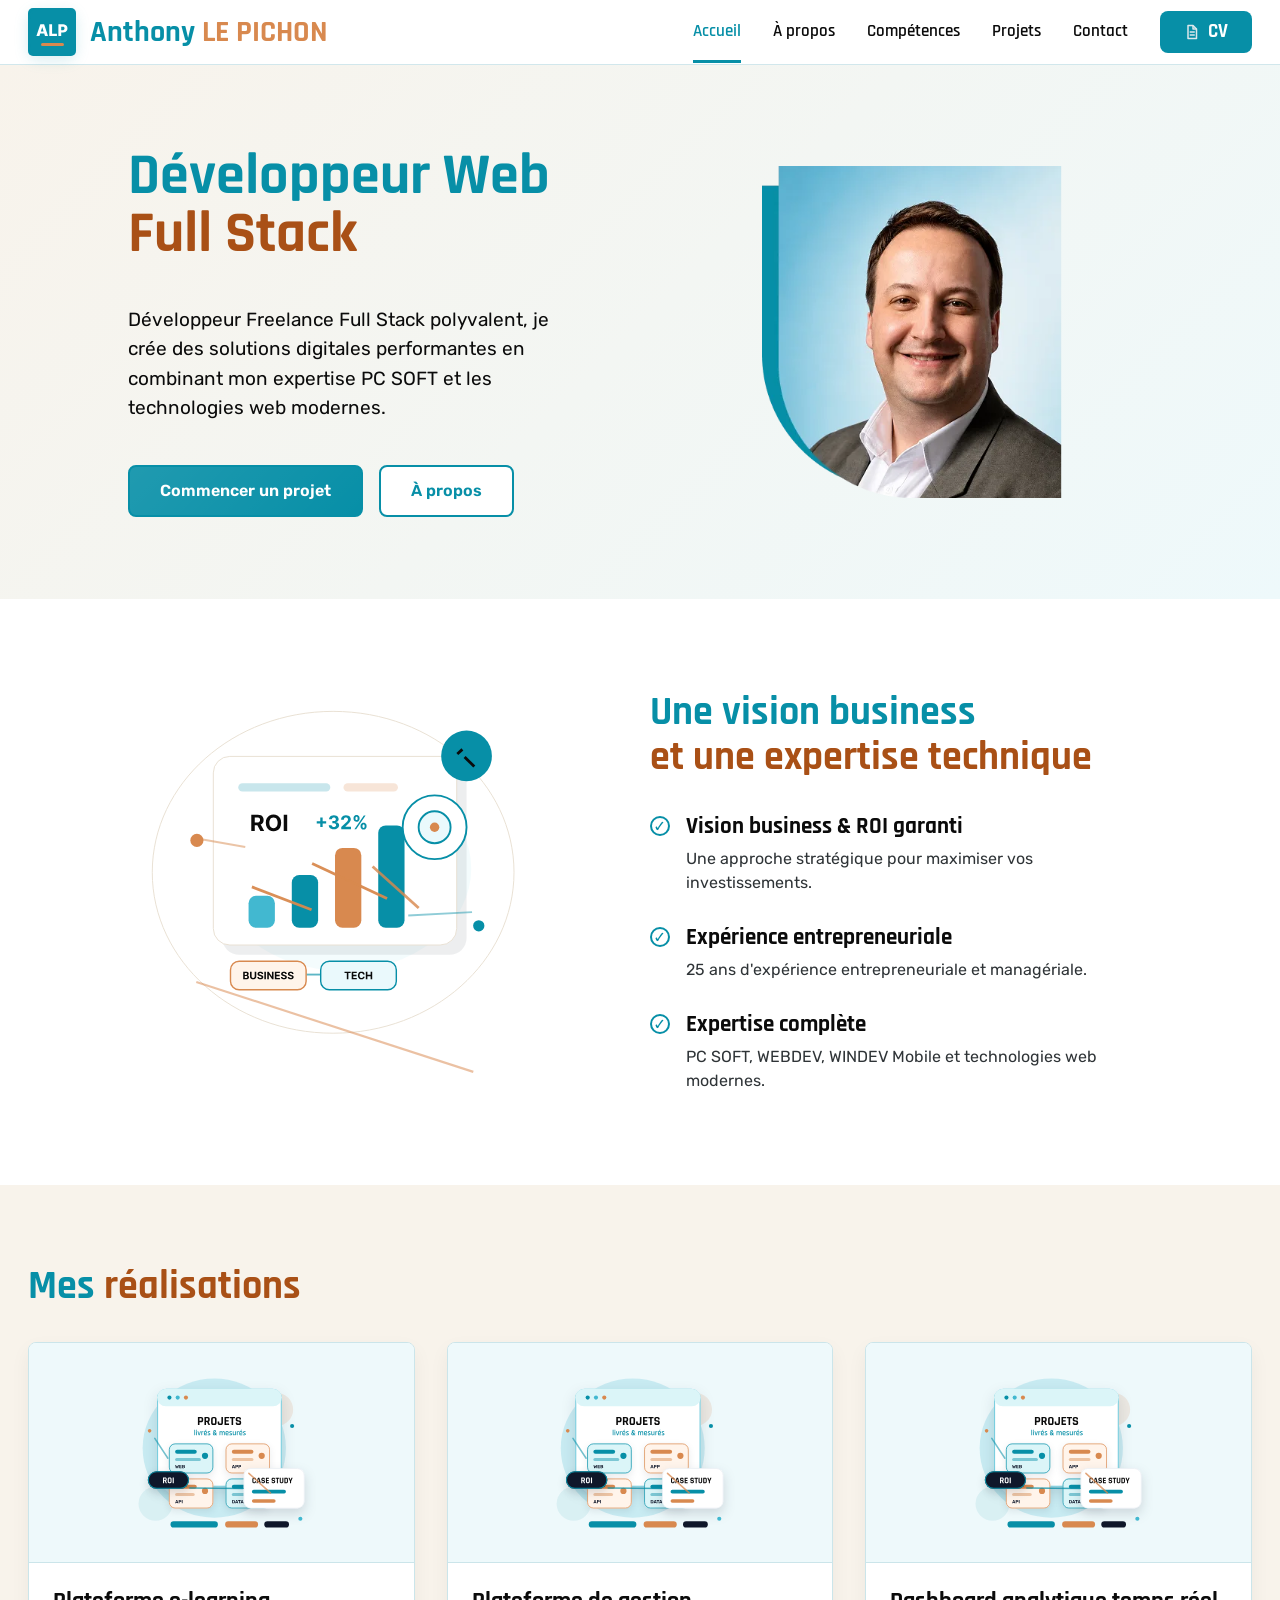
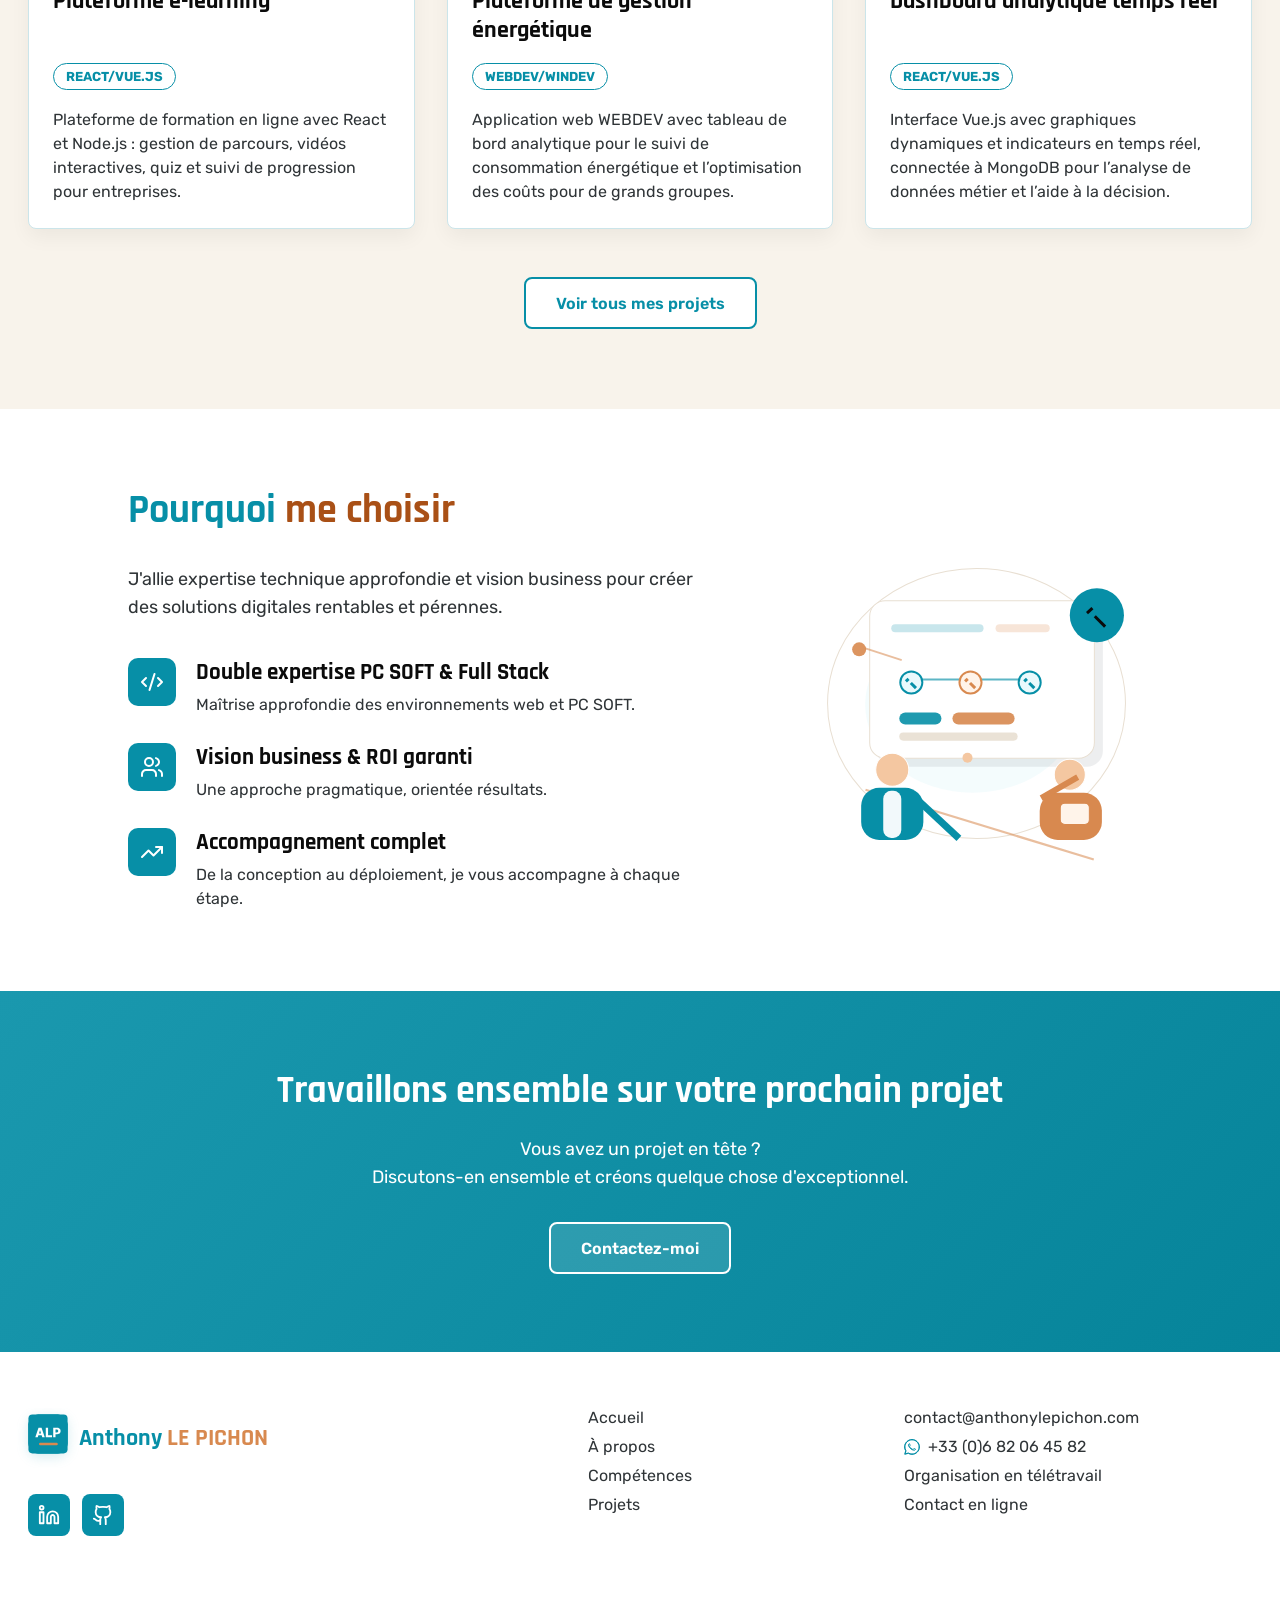
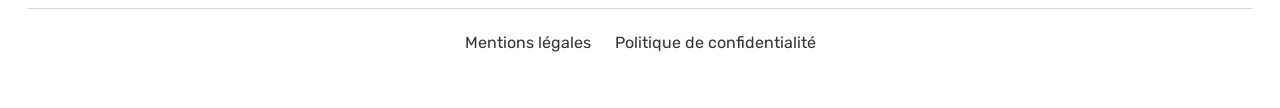
==== commit 188cd983: "Ajouter un fondu entre les pages et ajuster le portrait d'accueil" ====
--- a/index.html
+++ b/index.html
@@ -323,6 +323,7 @@
 
     <!-- Le script est placé à la fin pour que le HTML soit chargé avant son exécution. -->
     <script src="js/header.js"></script>
+    <script src="js/page-transitions.js"></script>
     <script src="js/home-projects.js"></script>
 </body>
 </html>
--- a/css/style.css
+++ b/css/style.css
@@ -107,17 +107,6 @@
   box-sizing: border-box;
 }
 
-/* Le défilement fluide rend les liens internes plus agréables à suivre. */
-html {
-  scroll-behavior: smooth;
-}
-
-/* Le défilement animé est retiré si l'utilisateur préfère limiter les mouvements. */
-@media (prefers-reduced-motion: reduce) {
-  html {
-    scroll-behavior: auto;
-  }
-}
 body {
   margin: 0;
   color: #2f3437;
@@ -175,46 +164,18 @@
     box-shadow: 0 10px 22px rgba(11, 11, 11, 0.12);
   }
 }
-/* Les navigateurs compatibles conservent une image de chaque page pendant la navigation.
-   Le fondu croisé évite un écran vide et n'ajoute pas de délai JavaScript. */
-@view-transition {
-  navigation: auto;
-}
+/* Le contenu s'efface avant la navigation puis réapparaît à l'ouverture de la page suivante. */
 @media (prefers-reduced-motion: no-preference) {
-  /* Les deux instantanés sont animés ensemble : la navigation paraît continue,
-     sans masquer le contenu de la nouvelle page pendant son chargement. */
-  ::view-transition-old(root) {
-    animation: page-transition-leave 0.2s cubic-bezier(0.22, 1, 0.36, 1) both;
-  }
-  ::view-transition-new(root) {
-    animation: page-transition-enter 0.2s cubic-bezier(0.22, 1, 0.36, 1) both;
-  }
-}
-@keyframes page-transition-leave {
-  from {
+  main.page-transition--initial,
+  main.page-transition--leaving {
+    opacity: 0;
+  }
+  main.page-transition--entered {
     opacity: 1;
-    transform: scale(1);
-  }
-  to {
-    opacity: 0;
-    transform: scale(0.992);
-  }
-}
-@keyframes page-transition-enter {
-  from {
-    opacity: 0;
-    transform: scale(1.008);
-  }
-  to {
-    opacity: 1;
-    transform: scale(1);
-  }
-}
-/* Les visiteurs qui réduisent les mouvements gardent un changement de page instantané. */
-@media (prefers-reduced-motion: reduce) {
-  ::view-transition-old(root),
-  ::view-transition-new(root) {
-    animation: none;
+    transition: opacity 0.2s ease;
+  }
+  main.page-transition--leaving {
+    transition: opacity 0.2s ease;
   }
 }
 /*
@@ -603,7 +564,8 @@
 
 .home-hero__portrait-image {
   display: block;
-  width: 430px;
+  /* La hauteur du portrait reste alignée sur le bloc de présentation à gauche. */
+  width: 300px;
   max-width: 100%;
   /* Le ratio connu réserve la place du portrait avant son chargement et limite les décalages visuels. */
   aspect-ratio: 398/441;
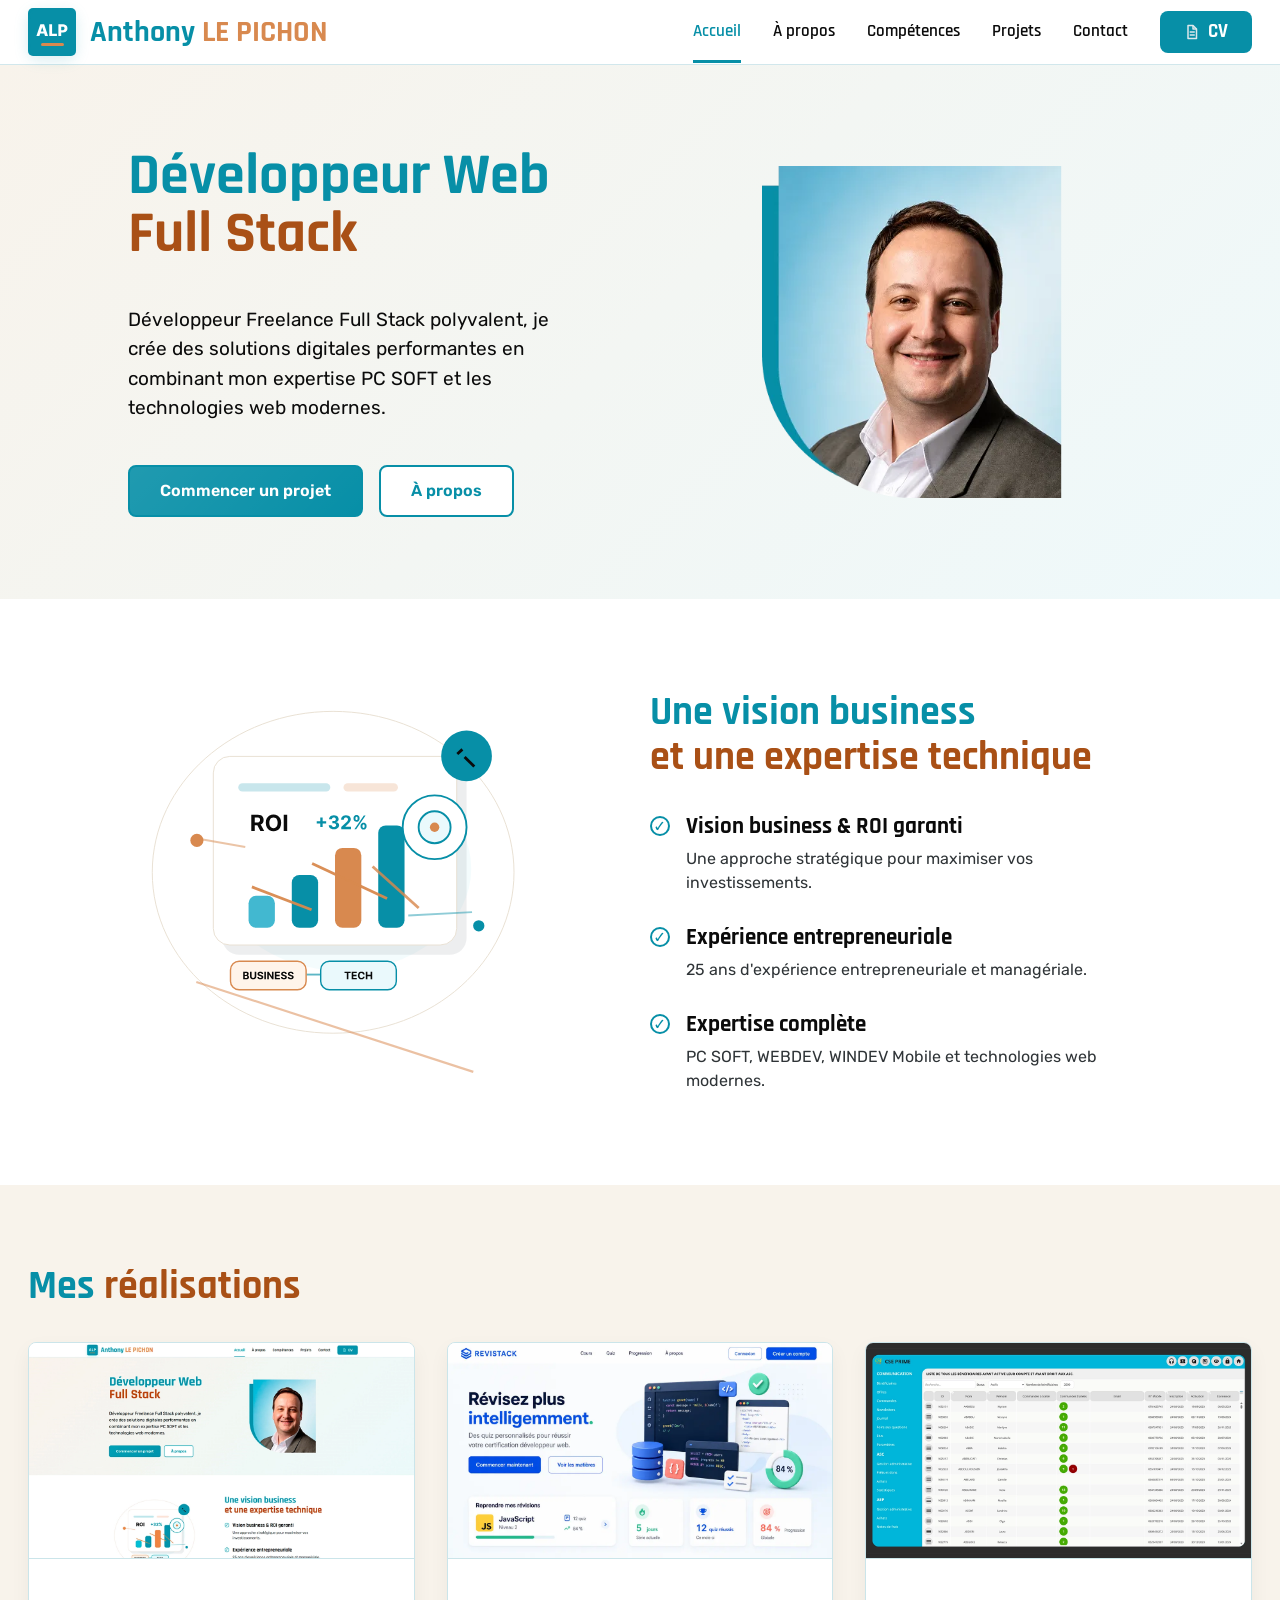
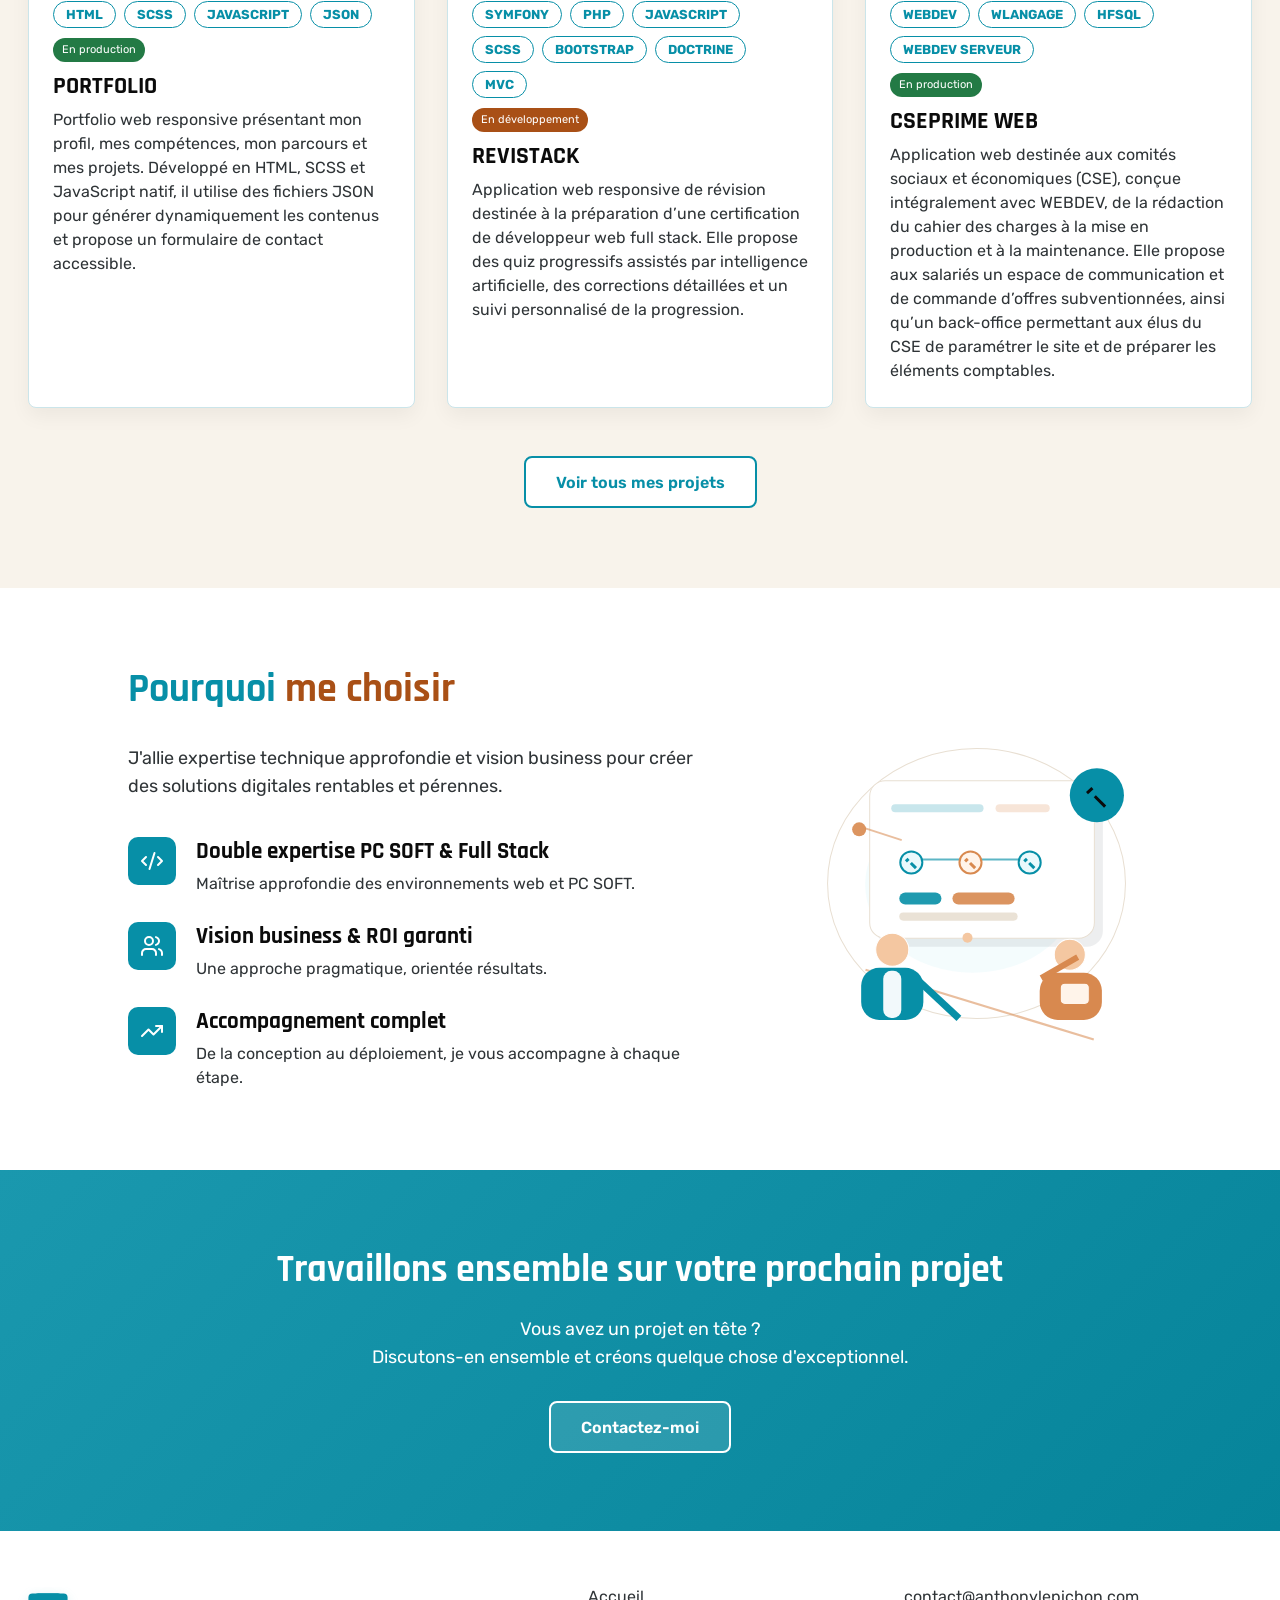
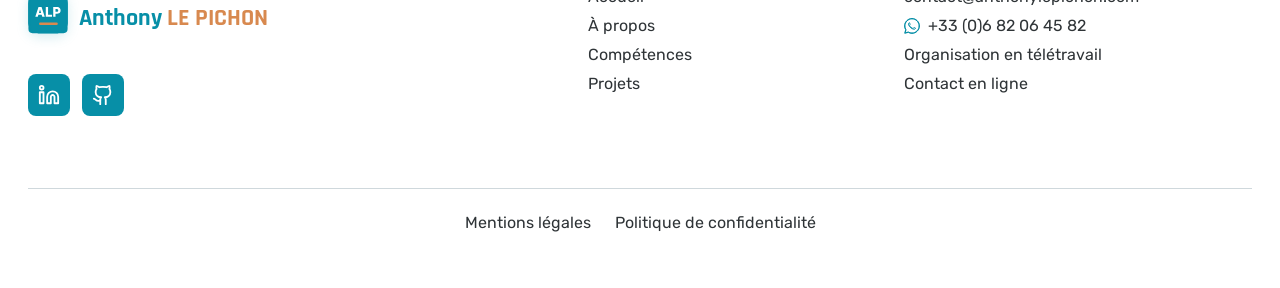
==== commit e6ce445e: "Corrige les liens internes vers la page d'accueil" ====
--- a/index.html
+++ b/index.html
@@ -33,7 +33,7 @@
         <div class="site-header__inner">
             <a
                 class="site-header__brand"
-                href="index.html"
+                href="/"
                 aria-label="Accueil du portfolio d'Anthony Le Pichon"
             >
                 <img
@@ -59,7 +59,7 @@
 
             <nav id="site-navigation" class="site-navigation" aria-label="Navigation principale">
                 <ul class="site-navigation__list">
-                    <li><a class="site-navigation__link" href="index.html" aria-current="page">Accueil</a></li>
+                    <li><a class="site-navigation__link" href="/" aria-current="page">Accueil</a></li>
                     <li><a class="site-navigation__link" href="pages/a-propos.html">À propos</a></li>
                     <li><a class="site-navigation__link" href="pages/competences.html">Compétences</a></li>
                     <li><a class="site-navigation__link" href="pages/projets.html">Projets</a></li>
@@ -257,7 +257,7 @@
             <div class="site-footer__identity">
                 <a
                     class="site-footer__brand"
-                    href="index.html"
+                    href="/"
                     aria-label="Accueil du portfolio d'Anthony Le Pichon"
                 >
                     <img class="site-footer__logo" src="assets/images/logos/logo.svg" alt="">
@@ -290,7 +290,7 @@
 
             <nav class="site-footer__navigation" aria-label="Navigation secondaire">
                 <ul>
-                    <li><a href="index.html" aria-current="page">Accueil</a></li>
+                    <li><a href="/" aria-current="page">Accueil</a></li>
                     <li><a href="pages/a-propos.html">À propos</a></li>
                     <li><a href="pages/competences.html">Compétences</a></li>
                     <li><a href="pages/projets.html">Projets</a></li>
@@ -324,6 +324,7 @@
     <!-- Le script est placé à la fin pour que le HTML soit chargé avant son exécution. -->
     <script src="js/header.js"></script>
     <script src="js/page-transitions.js"></script>
+    <script src="js/content-animations.js"></script>
     <script src="js/home-projects.js"></script>
 </body>
 </html>
--- a/css/style.css
+++ b/css/style.css
@@ -176,6 +176,18 @@
   }
   main.page-transition--leaving {
     transition: opacity 0.2s ease;
+  }
+}
+/* Les animations d'apparition restent strictement limitées au contenu principal. */
+@media (prefers-reduced-motion: no-preference) {
+  main > section.content-reveal {
+    opacity: 0;
+    transform: translateY(24px);
+    transition: opacity 0.65s ease-out, transform 0.65s ease-out;
+  }
+  main > section.content-reveal.is-visible {
+    opacity: 1;
+    transform: translateY(0);
   }
 }
 /*
@@ -665,33 +677,69 @@
   box-shadow: 0 8px 20px rgba(11, 11, 11, 0.05);
 }
 
+.project-card__visual {
+  position: relative;
+}
+
 .project-card__image {
   display: block;
   width: 100%;
-  height: 220px;
-  padding: 18px;
-  object-fit: contain;
+  height: auto;
+  /* Les captures 16:9 occupent tout le cadre de la carte, quelle que soit sa largeur. */
+  aspect-ratio: 16/9;
+  object-fit: cover;
+  object-position: center;
   background-color: #eef9fb;
   border-bottom: 1px solid #cbe5ea;
 }
 
+/* Le texte du statut complète la couleur et reste discret dans le contenu de la carte. */
+.project-card__status {
+  display: inline-block;
+  padding: 5px 9px;
+  margin: 0 0 10px;
+  color: #ffffff;
+  font-size: 11px;
+  font-weight: 400;
+  line-height: 1.2;
+  border-radius: 16px;
+}
+
+.project-card__status--production {
+  background-color: #237a45;
+}
+
+.project-card__status--development {
+  background-color: #a95016;
+}
+
 .project-card__content {
   padding: 24px;
 }
 
 .project-card h3 {
-  min-height: 58px;
+  /* Le titre utilise sa hauteur naturelle pour rapprocher la description, même lorsqu'il tient sur une ligne. */
+  margin-bottom: 8px;
   font-size: 24px;
   line-height: 1.2;
 }
 
-.project-card__category {
-  display: inline-block;
+.project-card__technologies {
+  display: flex;
+  flex-wrap: wrap;
+  gap: 8px;
+  padding: 0;
+  margin: 18px 0 10px;
+  list-style: none;
+}
+
+/* Les pastilles passent naturellement sur plusieurs lignes lorsque la carte devient plus étroite. */
+.project-card__technology {
   padding: 5px 12px;
-  margin: 18px 0;
   color: rgb(7, 143, 167);
   font-size: 13px;
   font-weight: 700;
+  white-space: nowrap;
   text-transform: uppercase;
   border: 1px solid rgb(7, 143, 167);
   border-radius: 20px;
@@ -1037,11 +1085,7 @@
     grid-template-columns: 1fr;
     gap: 28px;
   }
-  .project-card__image {
-    height: 210px;
-  }
   .project-card h3 {
-    min-height: 0;
     font-size: 22px;
   }
   .home-choice__inner {
@@ -2459,9 +2503,11 @@
 .projects-card__image {
   display: block;
   width: 100%;
-  height: 220px;
-  padding: 18px;
-  object-fit: contain;
+  height: auto;
+  /* Le ratio des captures remplit toute la largeur sans conserver l'ancien cadre intérieur bleu. */
+  aspect-ratio: 16/9;
+  object-fit: cover;
+  object-position: center;
   background-color: #eef9fb;
   border-bottom: 1px solid #cbe5ea;
 }
@@ -2480,24 +2526,53 @@
   height: 32px;
 }
 
+/* Le statut reste discret entre les technologies et le titre, tout en étant identifiable par sa couleur. */
+.projects-card__status {
+  display: inline-block;
+  padding: 5px 9px;
+  margin: 0 0 10px;
+  color: #ffffff;
+  font-size: 11px;
+  font-weight: 400;
+  line-height: 1.2;
+  border-radius: 16px;
+}
+
+.projects-card__status--production {
+  background-color: #237a45;
+}
+
+.projects-card__status--development {
+  background-color: #a95016;
+}
+
 .projects-card__content {
   padding: 24px;
 }
 
-.projects-card__category {
-  display: inline-block;
+.projects-card__technologies {
+  display: flex;
+  flex-wrap: wrap;
+  gap: 8px;
+  padding: 0;
+  margin: 0 0 10px;
+  list-style: none;
+}
+
+/* Chaque technologie est isolée dans une pastille pour faciliter la lecture et le retour à la ligne. */
+.projects-card__technology {
   padding: 5px 12px;
-  margin: 0 0 16px;
   color: #075f70;
   font-size: 12px;
   font-weight: 700;
+  white-space: nowrap;
   border: 1px solid #a9dce5;
   border-radius: 20px;
 }
 
 .projects-card h3 {
-  min-height: 52px;
-  margin: 0 0 14px;
+  /* Le titre utilise sa hauteur naturelle afin de ne pas créer un grand vide avant la description. */
+  margin: 0 0 8px;
   color: #0b0b0b;
   font-family: "Rajdhani", Arial, sans-serif;
   font-size: 23px;
@@ -2600,14 +2675,10 @@
     grid-template-columns: repeat(2, minmax(0, 1fr));
     gap: 32px 24px;
   }
-  .projects-card__image {
-    height: 180px;
-  }
   .projects-card__content {
     padding: 20px 18px 24px;
   }
   .projects-card h3 {
-    min-height: 48px;
     font-size: 21px;
   }
   .projects-contact {
@@ -2649,11 +2720,7 @@
     grid-template-columns: 1fr;
     gap: 28px;
   }
-  .projects-card__image {
-    height: 190px;
-  }
   .projects-card h3 {
-    min-height: 0;
     font-size: 21px;
   }
   .projects-contact {
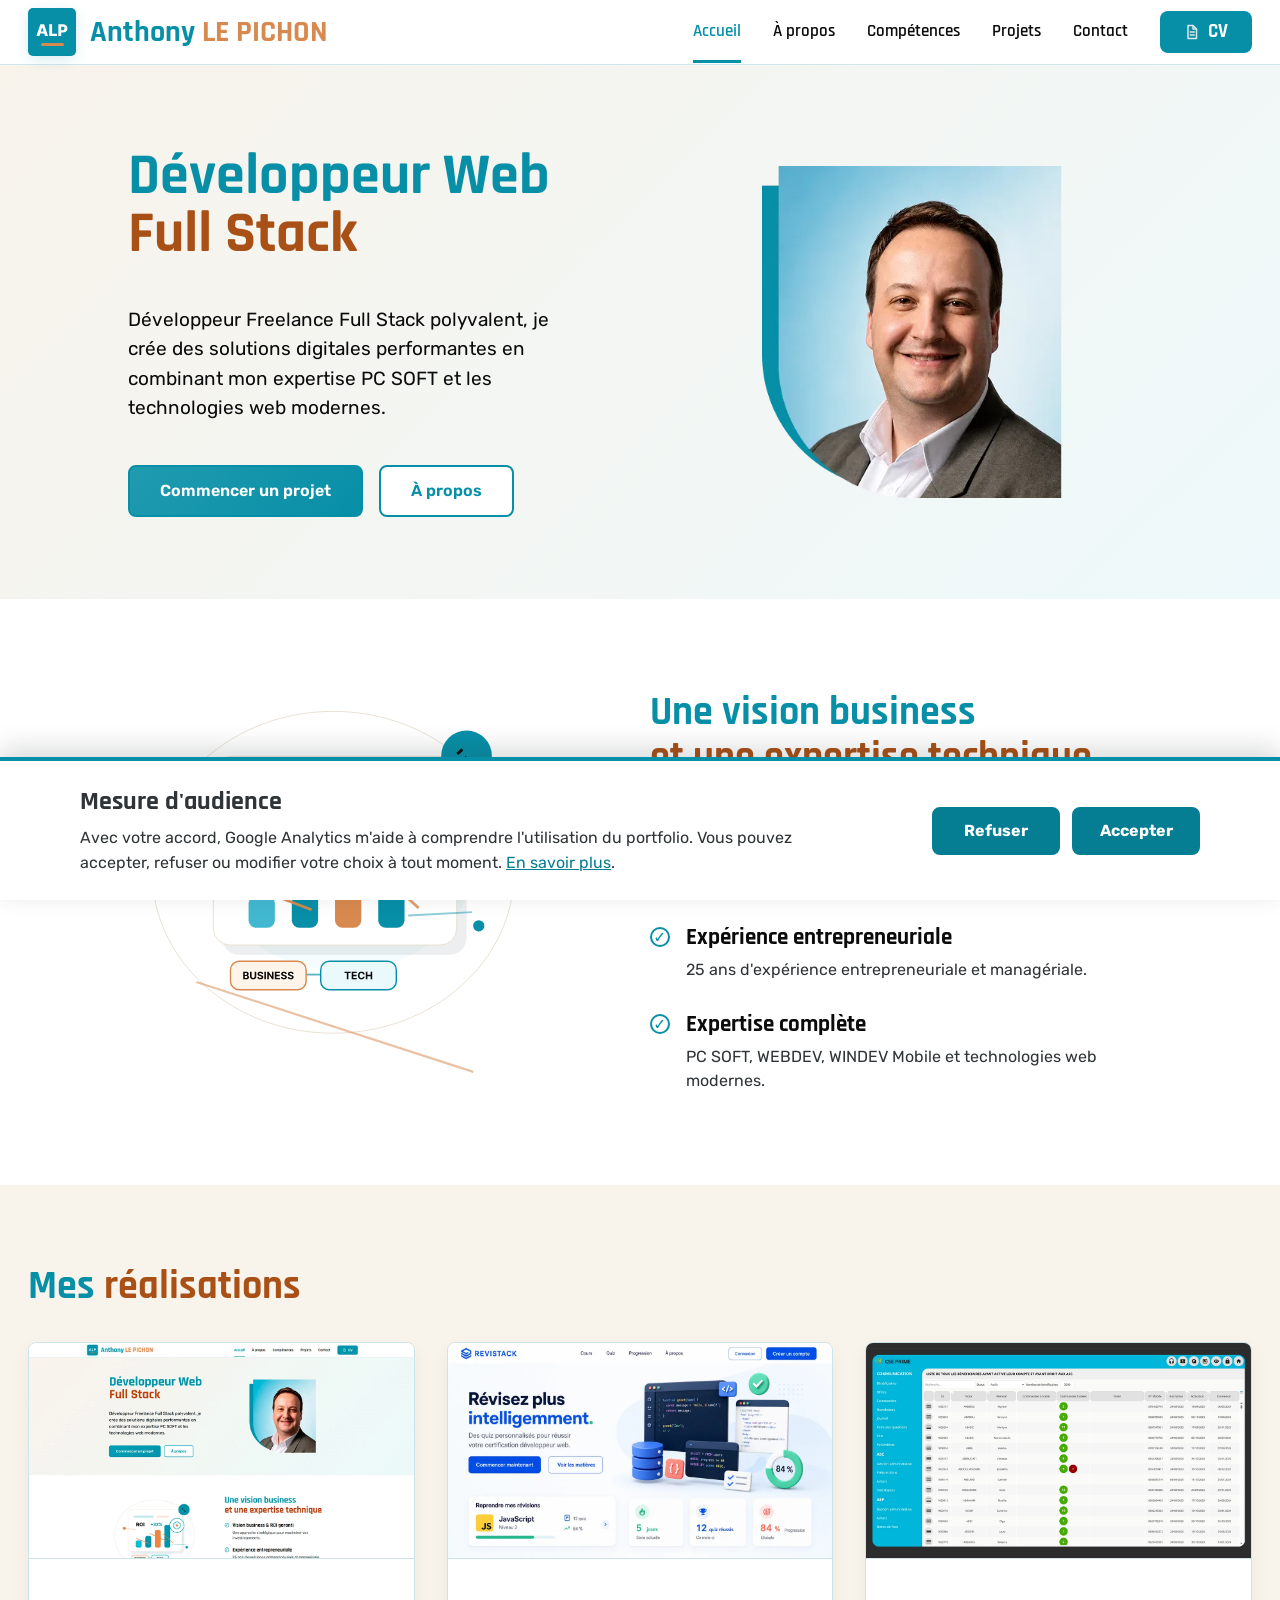
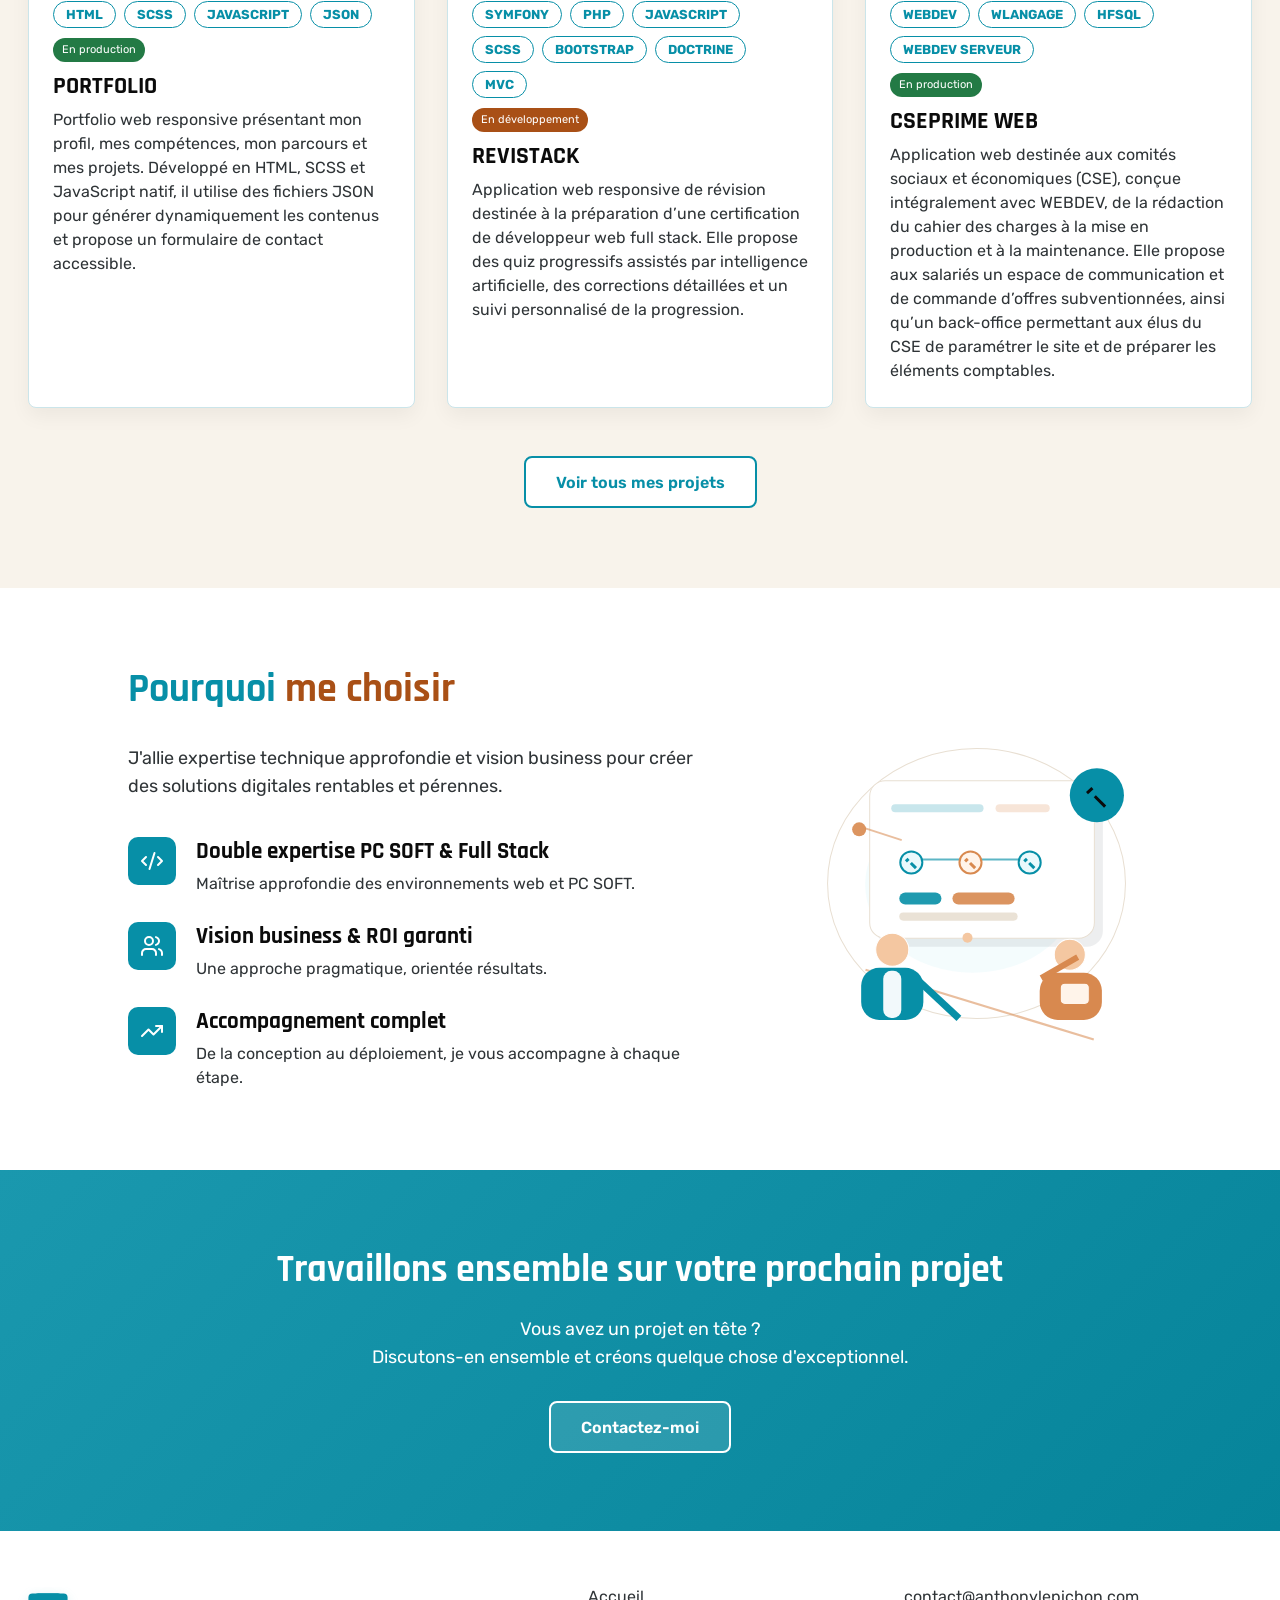
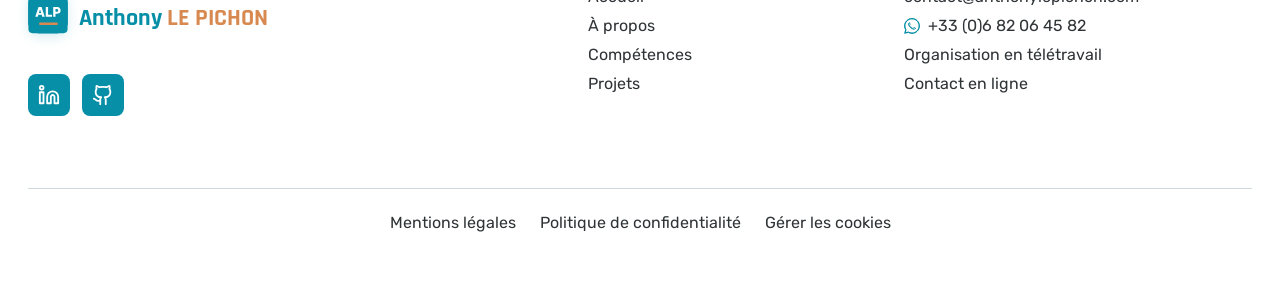
==== commit 59bb8333: "feat: ajouter Google Analytics avec consentement" ====
--- a/index.html
+++ b/index.html
@@ -301,6 +301,8 @@
                 <ul>
                     <li><a href="pages/mentions-legales.html">Mentions légales</a></li>
                     <li><a href="pages/politique-confidentialite.html">Politique de confidentialité</a></li>
+                    <!-- Ce bouton rouvre le choix des cookies sans changer de page. -->
+                    <li><button class="site-footer__cookie-settings" type="button" hidden>Gérer les cookies</button></li>
                 </ul>
             </nav>
 
@@ -321,10 +323,54 @@
     </footer>
     <!-- Fin du footer. -->
 
+    <!--
+        Gestion des cookies : le bandeau reste caché lorsqu'un choix a déjà été enregistré.
+        Les deux boutons ont la même importance et aucune donnée n'est envoyée avant l'acceptation.
+    -->
+    <aside class="cookie-banner" aria-labelledby="cookie-consent-title" hidden>
+        <div class="cookie-banner__inner">
+            <div class="cookie-banner__content">
+                <h2 id="cookie-consent-title" tabindex="-1">Mesure d'audience</h2>
+                <p>
+                    Avec votre accord, Google Analytics m'aide à comprendre l'utilisation du portfolio.
+                    Vous pouvez accepter, refuser ou modifier votre choix à tout moment.
+                    <a href="pages/politique-confidentialite.html#analytics">En savoir plus</a>.
+                </p>
+            </div>
+            <div class="cookie-banner__actions">
+                <button id="cookie-consent-refuse" class="cookie-banner__button" type="button">Refuser</button>
+                <button id="cookie-consent-accept" class="cookie-banner__button" type="button">Accepter</button>
+            </div>
+        </div>
+    </aside>
+    <p id="cookie-consent-status" class="visually-hidden" aria-live="polite"></p>
+
+    <!--
+        Données structurées SEO : ce bloc décrit l'identité professionnelle présentée
+        sur le portfolio. Il n'affiche aucun contenu, mais aide les moteurs de recherche
+        à relier le site aux profils publics LinkedIn et GitHub d'Anthony Le Pichon.
+    -->
+    <script type="application/ld+json">
+        {
+            "@context": "https://schema.org",
+            "@type": "Person",
+            "@id": "https://anthonylepichon.com/#person",
+            "name": "Anthony Le Pichon",
+            "url": "https://anthonylepichon.com/",
+            "image": "https://anthonylepichon.com/assets/images/profile/portrait-anthony-le-pichon.png",
+            "jobTitle": "Développeur web full stack freelance",
+            "sameAs": [
+                "https://www.linkedin.com/in/anthonylepichon/",
+                "https://github.com/anthonylepichon"
+            ]
+        }
+    </script>
+
     <!-- Le script est placé à la fin pour que le HTML soit chargé avant son exécution. -->
     <script src="js/header.js"></script>
     <script src="js/page-transitions.js"></script>
     <script src="js/content-animations.js"></script>
     <script src="js/home-projects.js"></script>
+    <script src="js/analytics-consent.js"></script>
 </body>
 </html>
--- a/css/style.css
+++ b/css/style.css
@@ -188,6 +188,144 @@
   main > section.content-reveal.is-visible {
     opacity: 1;
     transform: translateY(0);
+  }
+}
+/*
+ * Le bandeau reste fixé en bas de l'écran pour que le choix soit immédiatement accessible.
+ * Il ne bloque pas la navigation : le visiteur peut lire la page avant de répondre.
+ */
+.cookie-banner {
+  position: fixed;
+  right: 0;
+  bottom: 0;
+  left: 0;
+  z-index: 1000;
+  padding: 24px;
+  background-color: #ffffff;
+  border-top: 4px solid #078fa7;
+  box-shadow: 0 -8px 24px rgba(47, 52, 55, 0.18);
+}
+
+/* L'attribut hidden est piloté par JavaScript lorsque le choix a déjà été enregistré. */
+.cookie-banner[hidden] {
+  display: none;
+}
+
+.cookie-banner__inner {
+  display: flex;
+  width: min(100%, 1120px);
+  margin: 0 auto;
+  gap: 32px;
+  align-items: center;
+  justify-content: space-between;
+}
+
+.cookie-banner__content {
+  max-width: 760px;
+}
+
+.cookie-banner h2 {
+  margin: 0 0 8px;
+  color: #2f3437;
+  font-family: "Rajdhani", Arial, sans-serif;
+  font-size: 26px;
+}
+
+.cookie-banner p {
+  margin: 0;
+  line-height: 1.55;
+}
+
+.cookie-banner a {
+  color: #057d92;
+}
+
+.cookie-banner a:hover,
+.cookie-banner a:focus-visible {
+  color: #045d6c;
+}
+
+.cookie-banner__actions {
+  display: flex;
+  flex-shrink: 0;
+  gap: 12px;
+}
+
+/*
+ * Les deux choix ont exactement la même taille et la même présentation.
+ * Cette égalité visuelle évite d'inciter le visiteur à accepter plutôt qu'à refuser.
+ */
+.cookie-banner__button {
+  min-width: 128px;
+  min-height: 48px;
+  padding: 10px 20px;
+  color: #ffffff;
+  font: inherit;
+  font-weight: 700;
+  cursor: pointer;
+  background-color: #057d92;
+  border: 2px solid #057d92;
+  border-radius: 8px;
+}
+
+.cookie-banner__button:hover,
+.cookie-banner__button:focus-visible {
+  background-color: #045d6c;
+  border-color: #045d6c;
+}
+
+.cookie-banner a:focus-visible,
+.cookie-banner__button:focus-visible,
+.site-footer__cookie-settings:focus-visible {
+  outline: 3px solid #078fa7;
+  outline-offset: 3px;
+}
+
+/* Le bouton du footer ressemble aux autres liens, tout en restant une vraie action HTML. */
+.site-footer__cookie-settings {
+  padding: 0;
+  color: #2f3437;
+  font: inherit;
+  text-align: left;
+  cursor: pointer;
+  background: none;
+  border: 0;
+}
+
+.site-footer__cookie-settings:hover,
+.site-footer__cookie-settings:focus-visible {
+  color: #078fa7;
+  text-decoration: underline;
+}
+
+@media screen and (max-width: 760px) {
+  /* Sur tablette et mobile, le texte et les actions s'empilent pour préserver la lisibilité. */
+  .cookie-banner {
+    padding: 20px 24px;
+  }
+  .cookie-banner__inner {
+    display: grid;
+    gap: 20px;
+  }
+  .cookie-banner__actions {
+    width: 100%;
+  }
+  .cookie-banner__button {
+    width: 50%;
+  }
+}
+@media screen and (max-width: 420px) {
+  .cookie-banner__actions {
+    display: grid;
+  }
+  .cookie-banner__button {
+    width: 100%;
+  }
+}
+@media (prefers-reduced-motion: no-preference) {
+  /* La transition reste discrète et n'est activée que si les mouvements sont autorisés. */
+  .cookie-banner__button {
+    transition: background-color 160ms ease, border-color 160ms ease;
   }
 }
 /*
@@ -2771,6 +2909,11 @@
   border-radius: 10px;
 }
 
+/* L'ancre Analytics reste visible sous le header sticky après un clic depuis le bandeau. */
+.legal-page__section[id] {
+  scroll-margin-top: 88px;
+}
+
 .legal-page h2 {
   margin: 0 0 16px;
   color: #2f3437;
